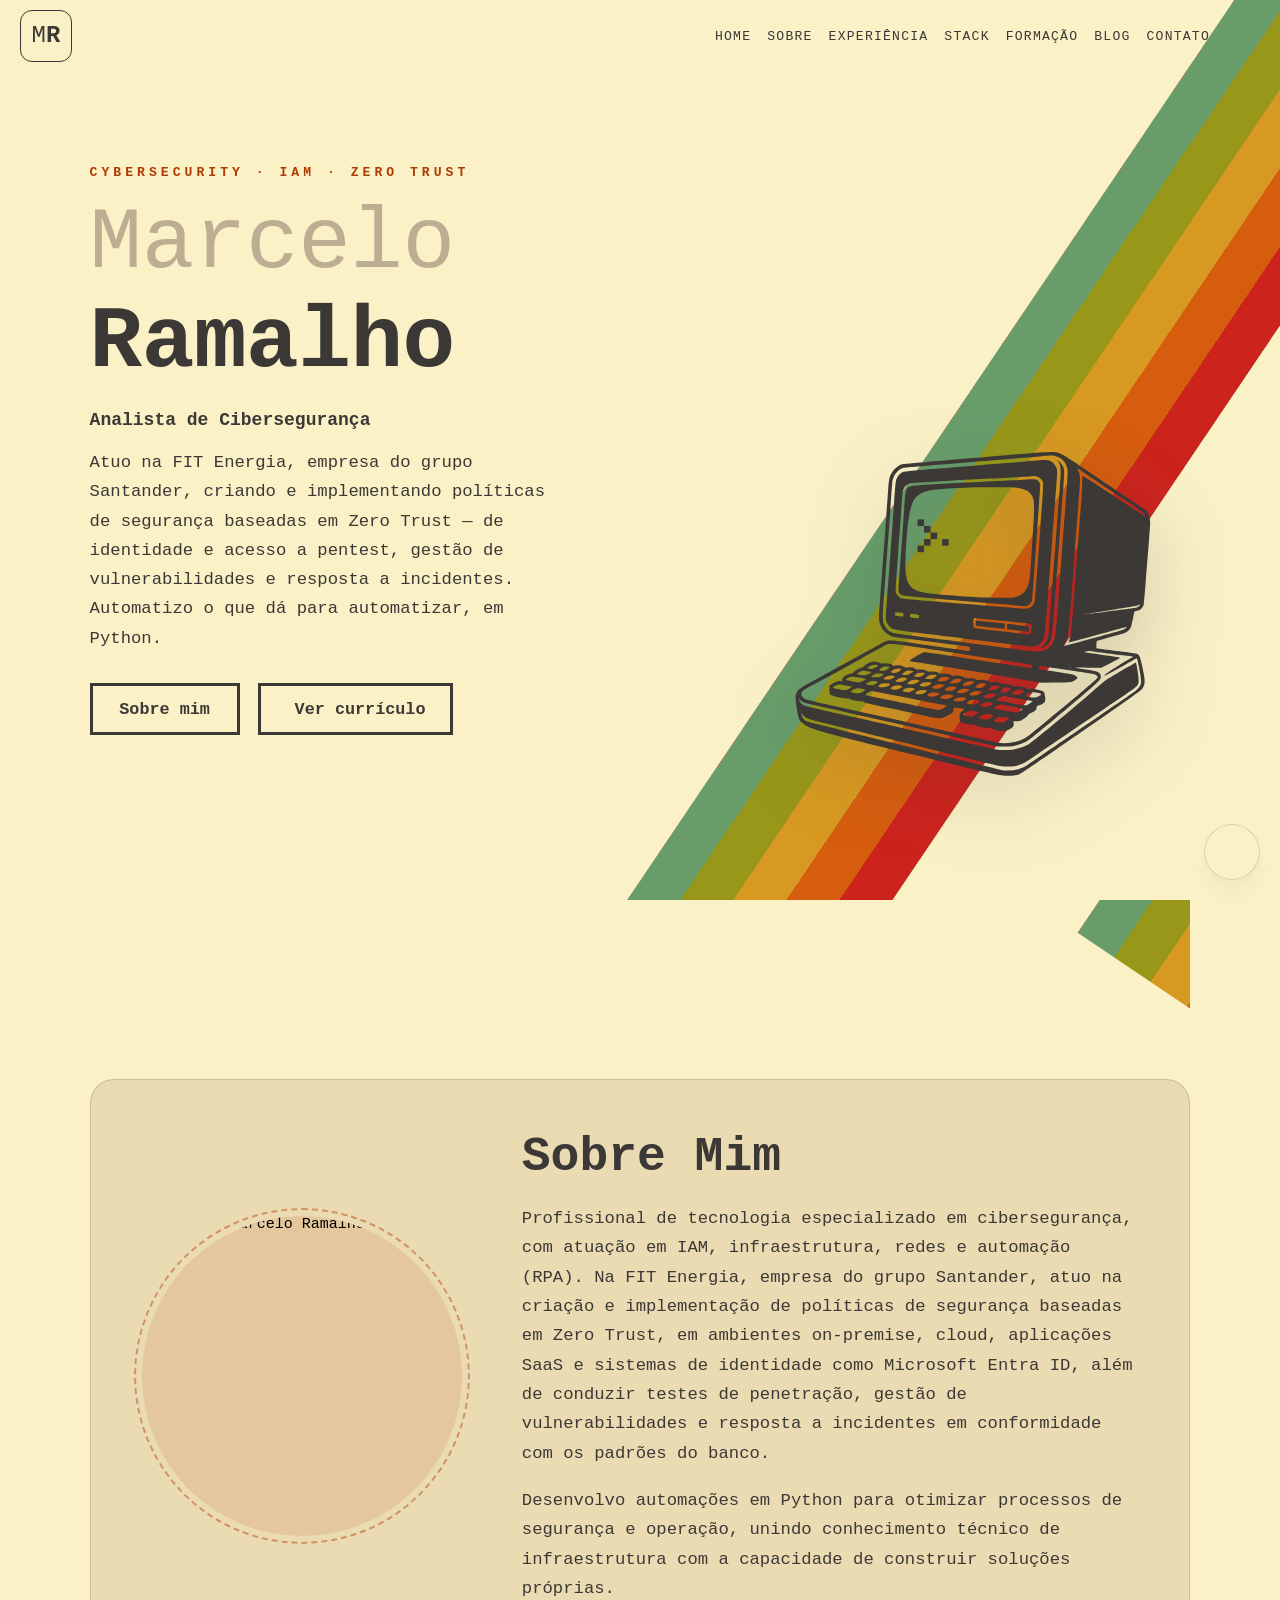
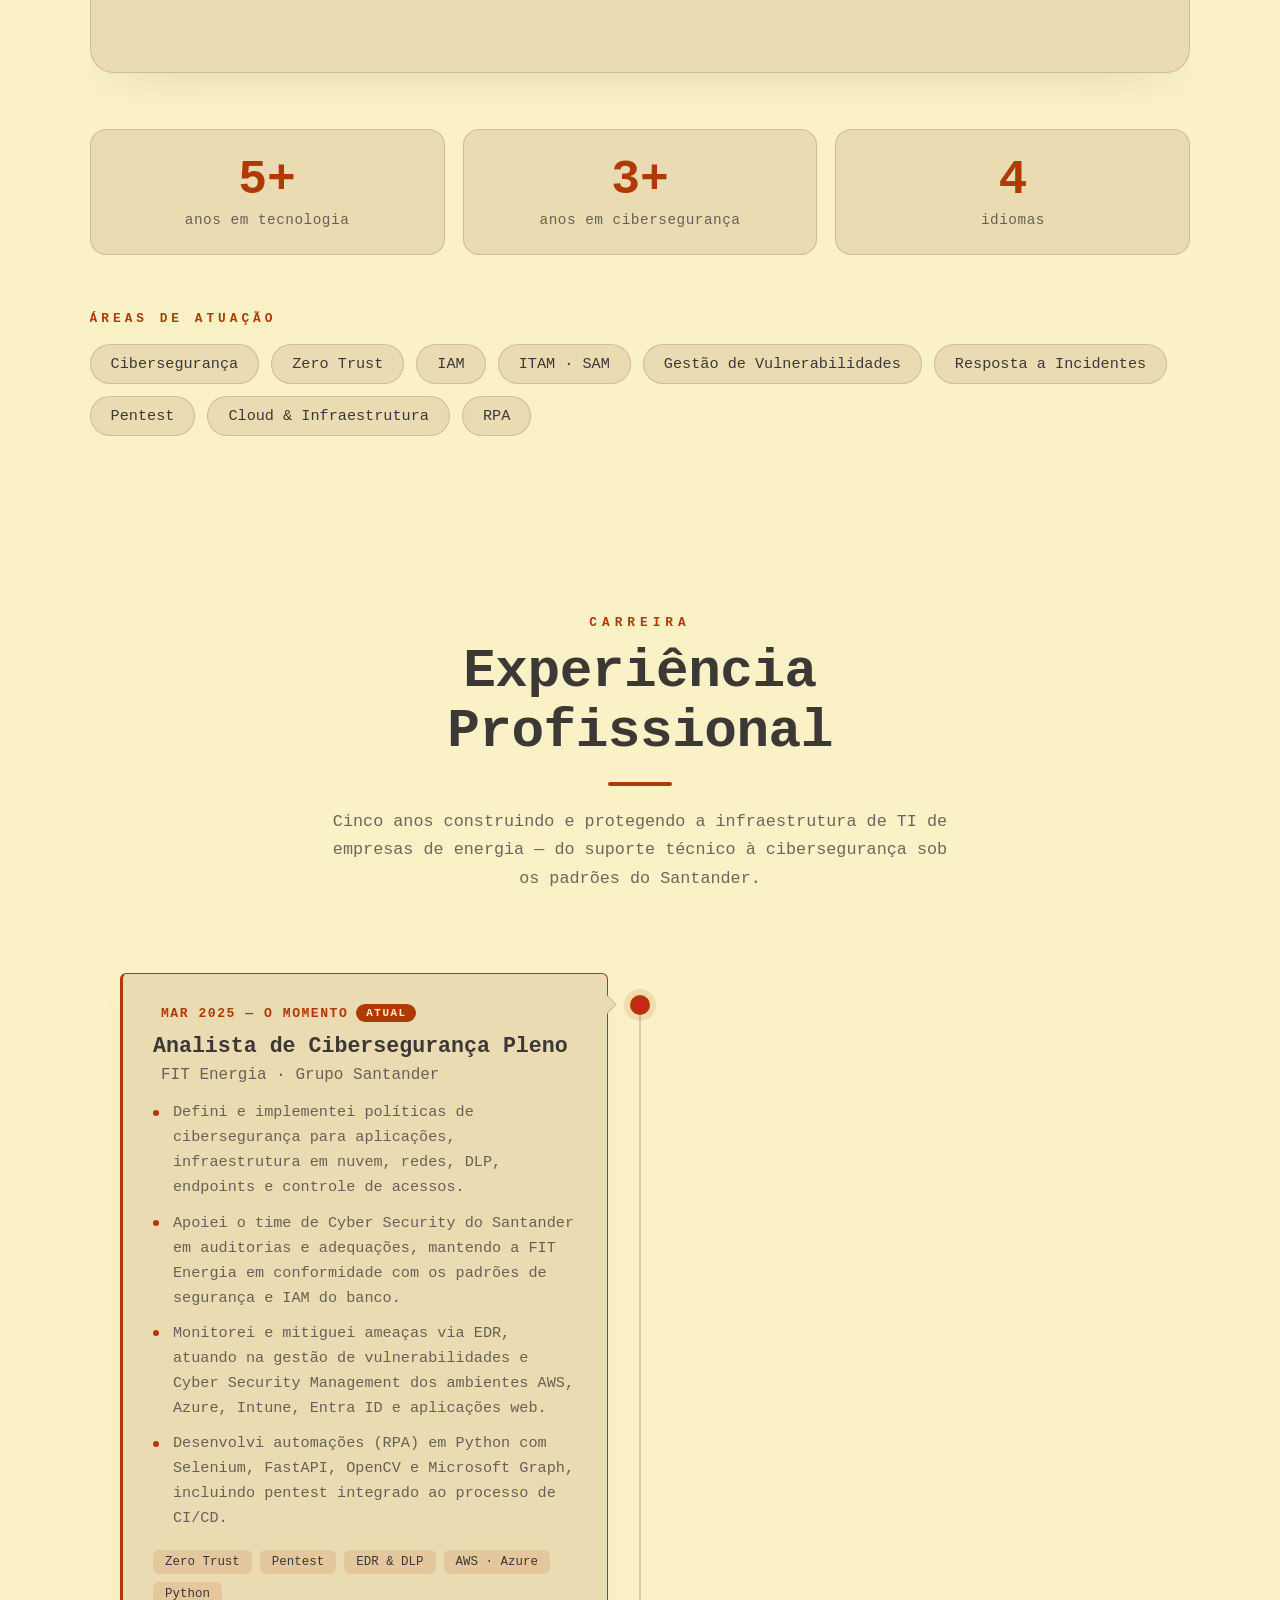
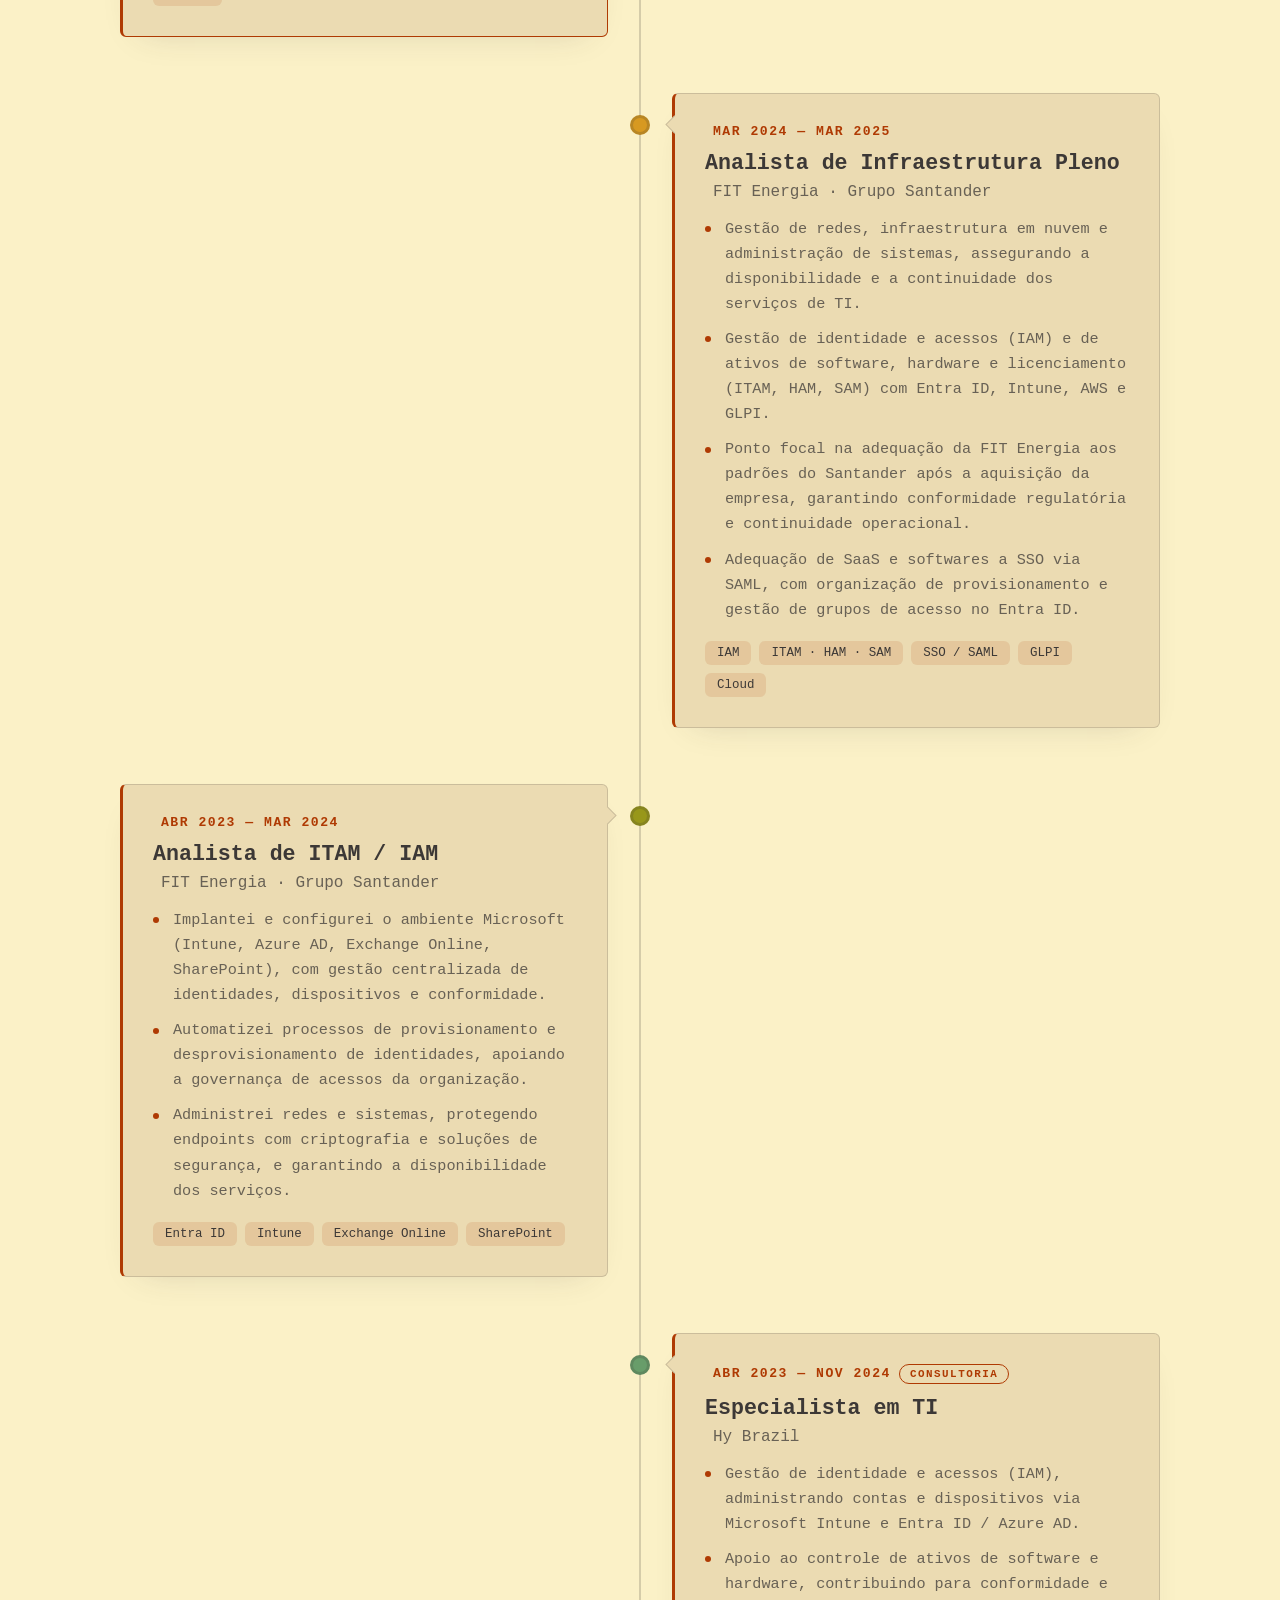
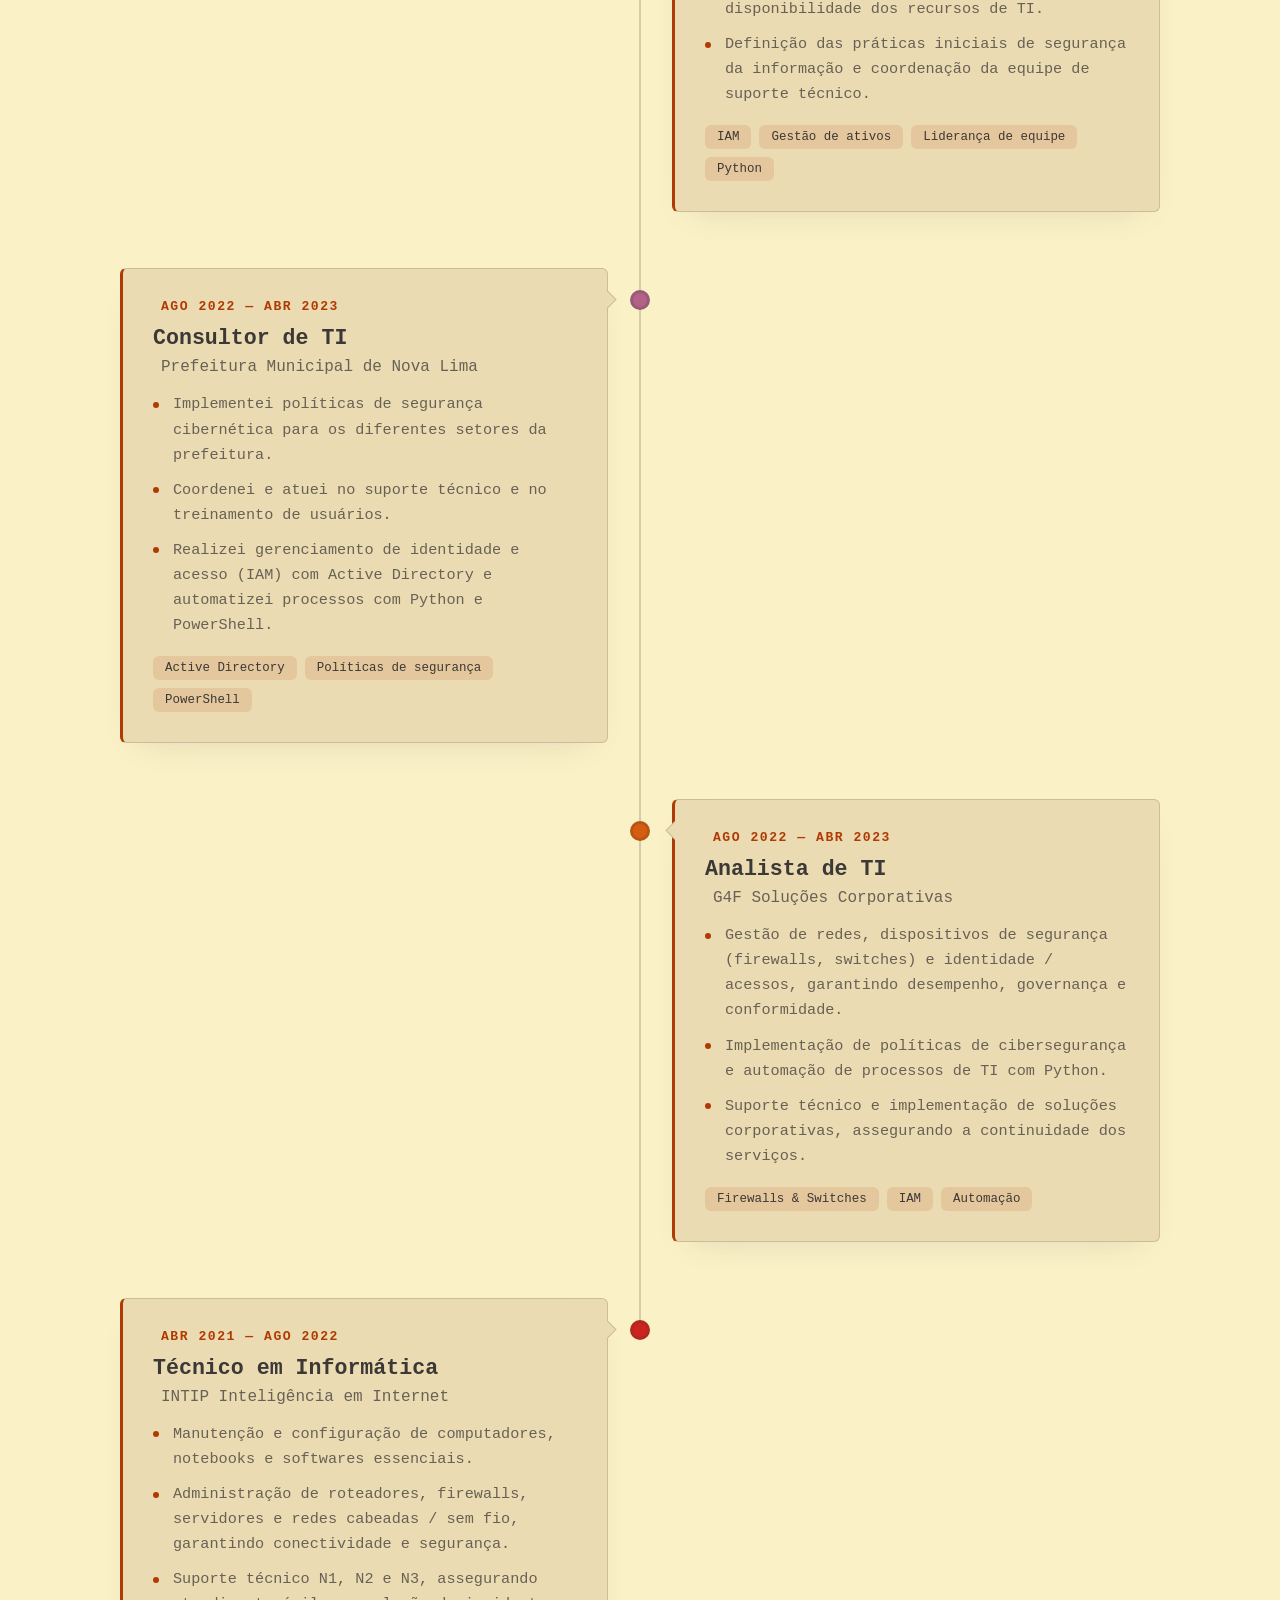
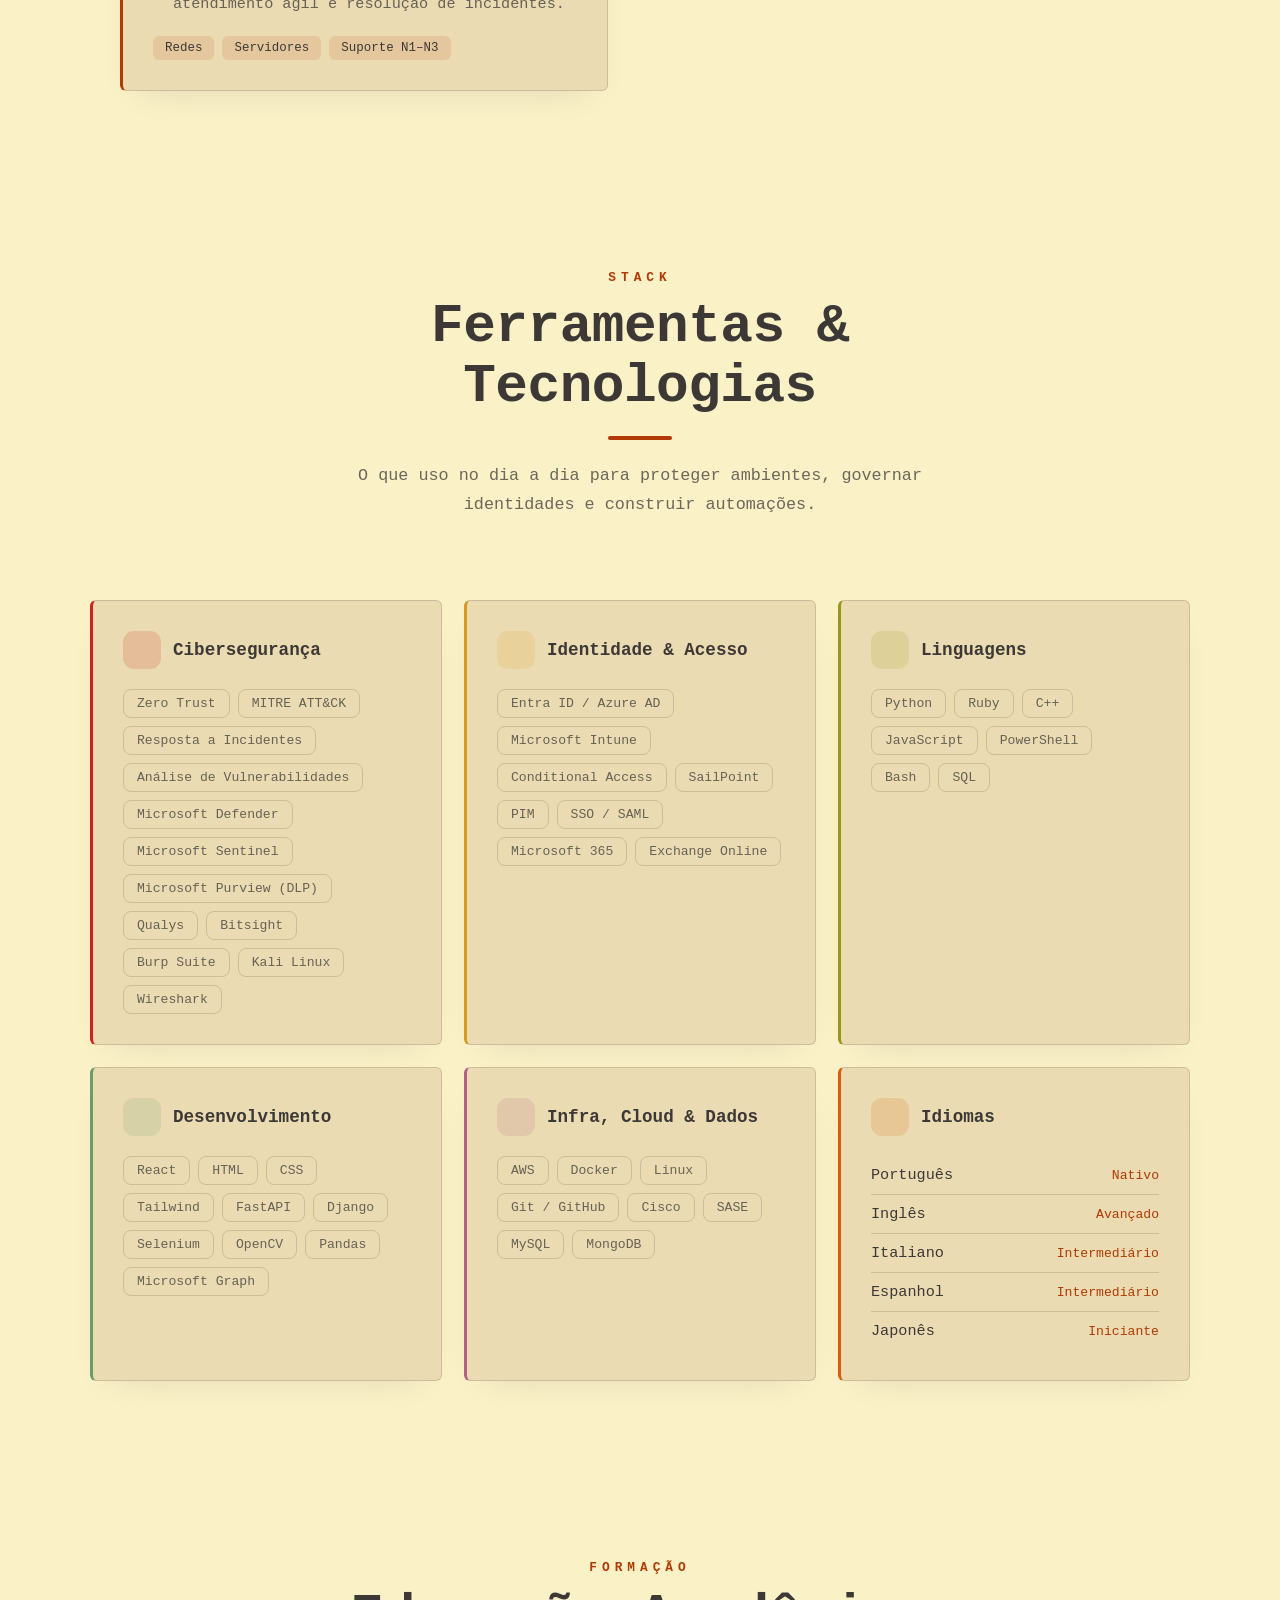
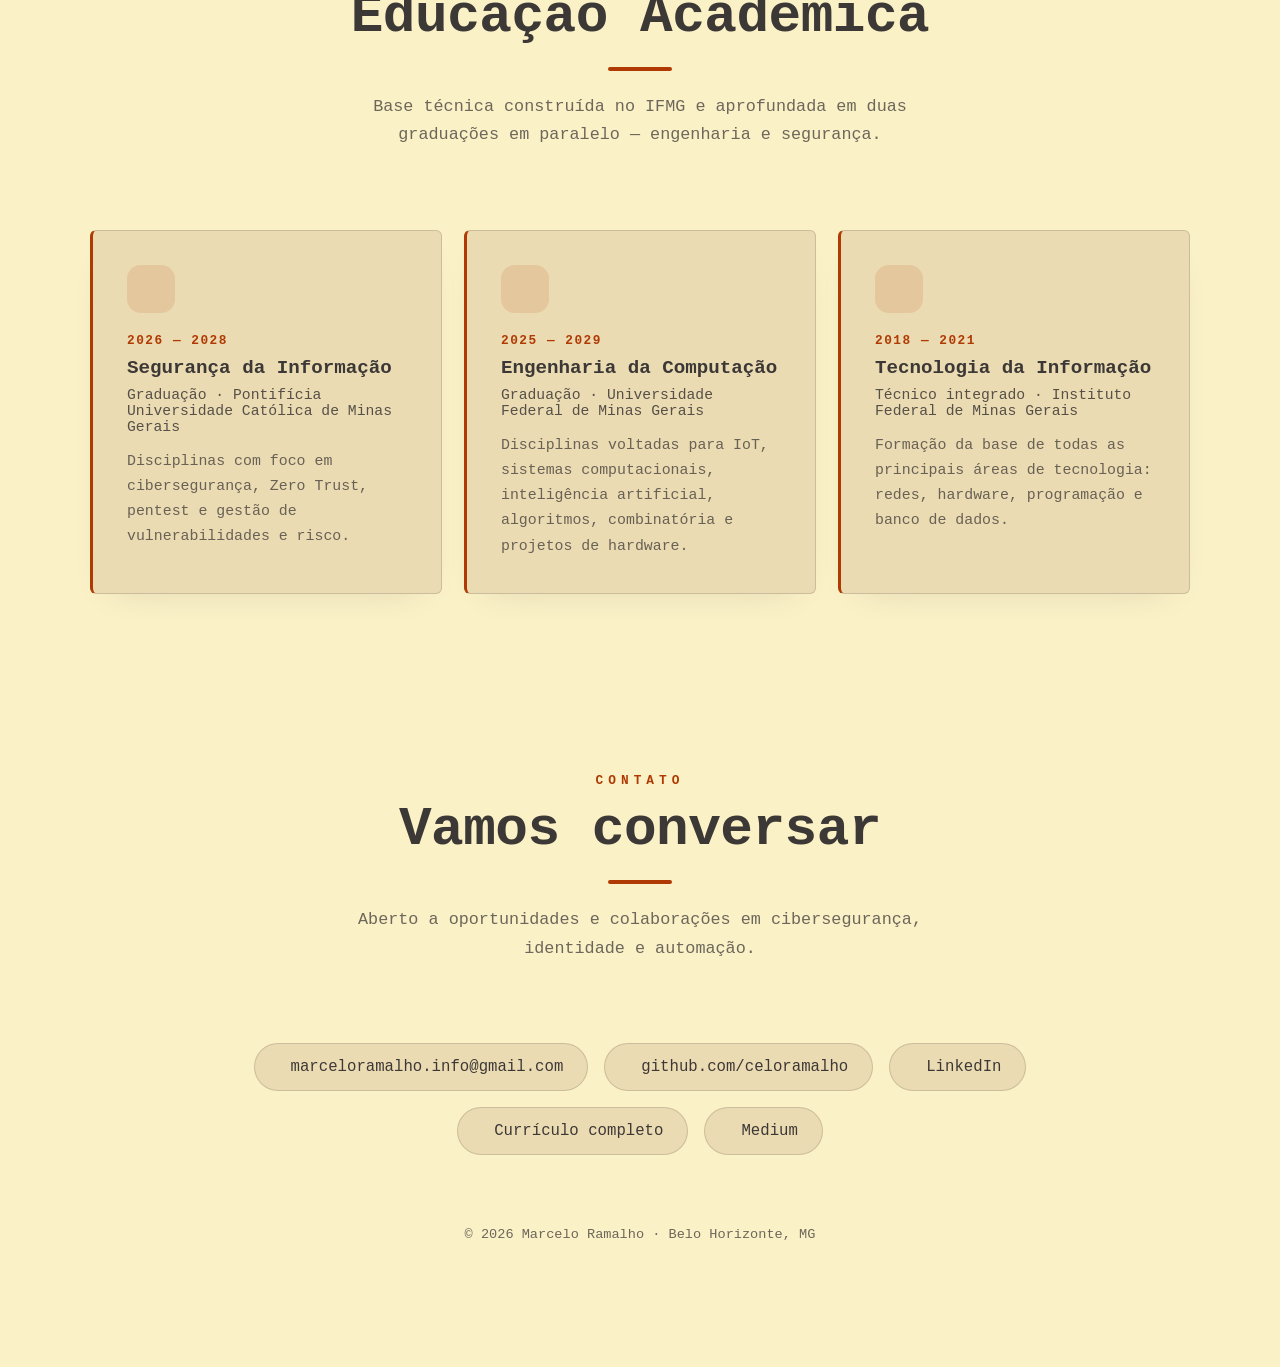
==== index.html @ da25394e "Changing pc and listras" ====
<!DOCTYPE html>
<html lang="pt-BR">

<head>
	<meta charset="utf-8">
	<meta name="viewport" content="width=device-width, initial-scale=1">
	<title>Marcelo Ramalho — Analista de Cibersegurança | IAM &amp; Zero Trust</title>
	<meta name="description"
		content="Portfólio de Marcelo Ramalho — Analista de Cibersegurança na FIT Energia (Grupo Santander). Zero Trust, IAM, gestão de vulnerabilidades, pentest e automação em Python.">
	<meta name="author" content="Marcelo Ramalho">

	<meta property="og:type" content="website">
	<meta property="og:title" content="Marcelo Ramalho — Analista de Cibersegurança">
	<meta property="og:description"
		content="Zero Trust, IAM, gestão de vulnerabilidades, pentest e automação em Python.">
	<meta property="og:image" content="img/profile-picture.png">

	<link rel="stylesheet" href="css/style.css">
	<link rel="stylesheet" href="css/style-themes.css">
	<link rel="stylesheet" href="css/style-animation.css">
	<link rel="stylesheet" href="css/style-responsive.css">
	<link rel="preconnect" href="https://fonts.googleapis.com">
	<link rel="preconnect" href="https://fonts.gstatic.com" crossorigin>
	<link
		href="https://fonts.googleapis.com/css2?family=Roboto:ital,wght@0,100;0,300;0,400;0,500;0,700;0,900;1,100;1,300;1,400;1,500;1,700;1,900&display=swap"
		rel="stylesheet">
	<script src="https://kit.fontawesome.com/df085564fc.js" crossorigin="anonymous" defer></script>

	<!-- habilita as animações de scroll só quando há JS, evitando conteúdo invisível -->
	<script>
		if ('IntersectionObserver' in window) document.documentElement.classList.add('reveal-enabled');
		// aplica o tema salvo antes da primeira pintura, para não piscar
		try {
			var temaSalvo = localStorage.getItem('siteTheme');
			var temasValidos = ['space', 'hiking', 'fantasy', 'renaissance', 'journal', 'minimalist', 'gruvbox'];
			document.documentElement.dataset.siteTheme =
				temasValidos.indexOf(temaSalvo) > -1 ? temaSalvo : 'gruvbox';
		} catch (e) {
			document.documentElement.dataset.siteTheme = 'gruvbox';
		}
	</script>
</head>

<body class="body">
	<div class="body-2">

		<!-- =================== Header =================== -->
		<header>
			<nav class="navbar" aria-label="Navegação principal">
				<button class="burger" type="button" aria-label="Abrir menu" aria-expanded="false"
					aria-controls="primary-menu">
					<span class="line1"></span>
					<span class="line2"></span>
					<span class="line3"></span>
				</button>

				<div class="navbar--site-logo">
					<a class="navbar--site-logo--link" href="#section-home" aria-label="Marcelo Ramalho — início">
						<span class="logo-light">M</span><span class="logo-bold">R</span>
					</a>
				</div>

				<ul class="navbar--links" id="primary-menu">
					<li class="navbar--links-item"><a class="js-scroll-trigger" href="#section-home">HOME</a></li>
					<li class="navbar--links-item"><a class="js-scroll-trigger" href="#section-about-me">SOBRE</a></li>
					<li class="navbar--links-item"><a class="js-scroll-trigger" href="#section-jobxp">EXPERIÊNCIA</a></li>
					<li class="navbar--links-item"><a class="js-scroll-trigger" href="#section-stack">STACK</a></li>
					<li class="navbar--links-item"><a class="js-scroll-trigger" href="#section-education">FORMAÇÃO</a></li>
					<li class="navbar--links-item"><a href="blog/index.html">BLOG</a></li>
					<li class="navbar--links-item"><a class="js-scroll-trigger" href="#section-contact">CONTATO</a></li>
				</ul>

				<div class="icons-navbar">
					<a class="clickable--icons" href="https://github.com/celoramalho" target="_blank" rel="noopener"
						aria-label="GitHub"><i class="fab fa-github" aria-hidden="true"></i></a>
					<a class="clickable--icons" href="https://www.linkedin.com/in/marcelo-ramalho-de-rodrigues-7240381b9"
						target="_blank" rel="noopener" aria-label="LinkedIn"><i class="fab fa-linkedin"
							aria-hidden="true"></i></a>
					<input type="checkbox" id="colortheme-checkbox">
					<label for="colortheme-checkbox" class="fa-solid fa-circle-half-stroke clickable--icons"
						title="Alternar tema claro/escuro"><span class="sr-only">Alternar tema</span></label>
				</div>
			</nav>
		</header>

		<!-- Seletor de cenário do site -->
		<div class="theme--buttom" id="theme-switcher">
			<ul class="theme-cloud" id="theme-cloud" aria-label="Cenários disponíveis">
				<li>
					<button type="button" class="theme-cloud--option" data-theme="fantasy" aria-pressed="false">
						<span class="theme-cloud--label">Fantasy</span>
						<span class="theme-cloud--icon"><i class="fa-solid fa-dragon" aria-hidden="true"></i></span>
						<span class="sr-only">Tema Fantasy</span>
					</button>
				</li>
				<li>
					<button type="button" class="theme-cloud--option" data-theme="gruvbox" aria-pressed="true">
						<span class="theme-cloud--label">Gruvbox</span>
						<span class="theme-cloud--icon"><i class="fa-solid fa-terminal" aria-hidden="true"></i></span>
						<span class="sr-only">Tema Gruvbox</span>
					</button>
				</li>
				<li>
					<button type="button" class="theme-cloud--option" data-theme="hiking" aria-pressed="false">
						<span class="theme-cloud--label">Hiking</span>
						<span class="theme-cloud--icon"><i class="fa-solid fa-mountain-sun" aria-hidden="true"></i></span>
						<span class="sr-only">Tema Hiking</span>
					</button>
				</li>
				<li>
					<button type="button" class="theme-cloud--option" data-theme="journal" aria-pressed="false">
						<span class="theme-cloud--label">Journal</span>
						<span class="theme-cloud--icon"><i class="fa-solid fa-feather-pointed"
								aria-hidden="true"></i></span>
						<span class="sr-only">Tema Journal</span>
					</button>
				</li>
				<li>
					<button type="button" class="theme-cloud--option" data-theme="minimalist" aria-pressed="false">
						<span class="theme-cloud--label">Minimalist</span>
						<span class="theme-cloud--icon"><i class="fa-regular fa-circle" aria-hidden="true"></i></span>
						<span class="sr-only">Tema Minimalist</span>
					</button>
				</li>
				<li>
					<button type="button" class="theme-cloud--option" data-theme="renaissance" aria-pressed="false">
						<span class="theme-cloud--label">Renaissance</span>
						<span class="theme-cloud--icon"><i class="fa-solid fa-palette" aria-hidden="true"></i></span>
						<span class="sr-only">Tema Renaissance</span>
					</button>
				</li>
				<li>
					<button type="button" class="theme-cloud--option" data-theme="space" aria-pressed="false">
						<span class="theme-cloud--label">Space</span>
						<span class="theme-cloud--icon"><i class="fa-solid fa-rocket" aria-hidden="true"></i></span>
						<span class="sr-only">Tema Space</span>
					</button>
				</li>
			</ul>

			<button type="button" class="theme--buttom-toggle" id="theme-toggle" aria-expanded="false"
				aria-controls="theme-cloud" title="Escolher cenário do site">
				<i class="fa-solid fa-wand-magic-sparkles" aria-hidden="true"></i>
				<span class="sr-only">Escolher cenário do site</span>
			</button>
		</div>

		<main>
			<!-- =================== Home =================== -->
			<section id="section-home">
				<div class="home--container-text">
					<div class="text-block-home">

						<p class="home--eyebrow">Cybersecurity · IAM · Zero Trust</p>

						<div class="home--title">
							<h2>Marcelo</h2>
							<h1>Ramalho</h1>
						</div>

						<div class="text-block-home-padding">
							<div class="biografia-home">
								<p class="text-quemsoueu">Analista de Cibersegurança</p>
								<p class="text-biografia fonte-padrao-p">Atuo na FIT Energia, empresa do grupo Santander,
									criando e implementando políticas de segurança baseadas em Zero Trust — de identidade e
									acesso a pentest, gestão de vulnerabilidades e resposta a incidentes. Automatizo o que dá
									para automatizar, em Python.</p>
							</div>

							<div class="home--cta">
								<div class="saiba-mais-buttom">
									<a class="js-scroll-trigger" href="#section-about-me">
										<p>Sobre mim</p>
									</a>
								</div>
								<a class="home--cta-ghost" href="curriculumvitae/index.html">
									<i class="fa-regular fa-file-lines" aria-hidden="true"></i> Ver currículo
								</a>
							</div>
						</div>
					</div>
				</div>

				<!-- ===== Cenário: Space ===== -->
				<div class="arte-home arte-tema arte-tema_space space" aria-hidden="true">
					<div class="blob-2"></div>
					<svg class="blob-3" viewBox="0 0 480 480" xmlns="http://www.w3.org/2000/svg" focusable="false">
						<path fill="currentColor" fill-opacity="0.5"
							d="M402,275.5Q388,311,359.5,333Q331,355,300.5,362.5Q270,370,234.5,396Q199,422,155,412Q111,402,69,372.5Q27,343,71,291.5Q115,240,132,218Q149,196,151.5,164Q154,132,177.5,100.5Q201,69,240,68.5Q279,68,300.5,102.5Q322,137,381,140.5Q440,144,428,192Q416,240,402,275.5Z" />
					</svg>
					<div class="spacecadet">
						<img class="floating-element" src="img/atronauta.png" alt="" width="480" height="480">
					</div>
				</div>

				<!-- ===== Cenário: Hiking ===== -->
				<!-- O céu é o fundo do próprio container (branco), e as montanhas ficam
				     ancoradas no rodapé do herói. A camada da frente usa a mesma cor que
				     pinta o resto da página, então a virada acontece sem emenda visível.
				     data-parallax = quanto a camada "atrasa" ao rolar (js/script.js). -->
				<div class="arte-tema arte-tema_hiking" aria-hidden="true">
					<!-- sem preserveAspectRatio="none": o cenário mantém a proporção do
					     viewBox (a largura manda, a altura vem da proporção), então nada
					     estica nem achata. A luz vem da esquerda, por isso as faces
					     sombreadas ficam sempre no lado direito de cada pico. -->
					<svg viewBox="0 0 1440 620" xmlns="http://www.w3.org/2000/svg" focusable="false">
						<defs>
							<!-- pinheiros pixelados, em três tamanhos fixos na grade de 4u. São
							     três sprites e não um com scale: escalar mudaria o tamanho do
							     pixel de árvore para árvore. -->
							<path id="pinheiro-g"
								d="M0 -56h4v4h-4zM-4 -52h12v4h-12zM-8 -48h20v4h-20zM-12 -44h28v4h-28zM-4 -40h12v4h-12zM-8 -36h20v4h-20zM-12 -32h28v4h-28zM-16 -28h36v4h-36zM-8 -24h20v4h-20zM-12 -20h28v4h-28zM-16 -16h36v4h-36zM-20 -12h44v4h-44zM0 -8h4v4h-4zM0 -4h4v4h-4z" />
							<path id="pinheiro-m"
								d="M0 -32h4v4h-4zM-4 -28h12v4h-12zM-8 -24h20v4h-20zM-4 -20h12v4h-12zM-8 -16h20v4h-20zM-12 -12h28v4h-28zM0 -8h4v4h-4zM0 -4h4v4h-4z" />
							<path id="pinheiro-p"
								d="M0 -24h4v4h-4zM-4 -20h12v4h-12zM-4 -16h12v4h-12zM-8 -12h20v4h-20zM0 -8h4v4h-4zM0 -4h4v4h-4z" />
							<path id="passaro" d="M-13 0 q6.5 -7 13 0 q6.5 -7 13 0" />
						</defs>

						<g class="arte-passaros" data-parallax="0.36">
							<use href="#passaro" transform="translate(658 154) scale(0.9)" />
							<use href="#passaro" transform="translate(716 118)" />
							<use href="#passaro" transform="translate(764 172) scale(0.7)" />
						</g>

					<!-- o <g> de dentro existe só para o celular poder reposicionar o astro
					     sem brigar com o transform do parallax nem com o do flutuar -->
						<g class="arte-sol" data-parallax="0.3">
							<g class="arte-sol-pos">
								<!-- Sol e lua ocupam o mesmo lugar e o mesmo quadrado de 140: o sol
								     de dia, a lua de noite. Quem manda é a cor — cada peça puxa o
								     fill de uma variável que fica transparente no tema em que ela não
								     aparece (ver as duas paletas em css/style-themes.css). Nada de
								     display/opacity, só fill.

								     Os dois são pixel art de verdade, na mesma grade de 20x20 de 7
								     unidades. Cada <path> junta os quadradinhos de um tom só (num
								     único path eles se fundem sem costura de antialiasing).

								     Sol — 1 claro, 2 médio, 3 laranja; a luz vem de cima-esquerda, o
								     mesmo lado que decide as faces sombreadas das montanhas:

								       .......111122.......    11111111111122222333
								       .....1111112222.....    11111111111222223333
								       ...11111111122222...    11111111112222223333
								       ..1111111111222223..    22111111122222223333
								       ..1111111111122223..    22221112222222233333
								       .111111111111222233.    .222222222222233333.
								       .111111111111222233.    .222222222222333333.
								       11111111111122222333   (e fecha em 3 nas últimas linhas)

								     Lua — S = sombra do terminador, o = cratera:

								       .......SS####.......    ..........SS#####...
								       .........SS####.....    ...........SS##o##..
								       ..........SS#####...    ............SS####..
								       ...........SS##o##..    .............SS#o##.
								       ............SS####..    .............SSooo#.
								       .............SS#o##.    .............SS#o###
								       .............SSooo#.    ..............SS####
								       .............SS#o###   (segue espelhado até a linha 19)

								     Minguante: o lado iluminado fica à direita, como se vê daqui. -->
								<g class="floating-element">
									<path class="arte-sol-corpo"
										d="M899 52h28v7h-28zM885 59h42v7h-42zM871 66h63v7h-63zM864 73h70v7h-70zM864 80h77v7h-77zM857 87h84v7h-84zM857 94h84v7h-84zM850 101h84v7h-84zM850 108h84v7h-84zM850 115h77v7h-77zM850 122h70v7h-70zM864 129h49v7h-49zM878 136h21v7h-21z" />
									<path class="arte-sol-meio"
										d="M927 52h14v7h-14zM927 59h28v7h-28zM934 66h35v7h-35zM934 73h35v7h-35zM941 80h28v7h-28zM941 87h28v7h-28zM941 94h28v7h-28zM934 101h35v7h-35zM934 108h35v7h-35zM927 115h35v7h-35zM920 122h42v7h-42zM850 129h14v7h-14zM913 129h49v7h-49zM850 136h28v7h-28zM899 136h56v7h-56zM857 143h91v7h-91zM857 150h84v7h-84zM864 157h70v7h-70zM864 164h49v7h-49z" />
									<path class="arte-sol-borda"
										d="M969 73h7v7h-7zM969 80h7v7h-7zM969 87h14v7h-14zM969 94h14v7h-14zM969 101h21v7h-21zM969 108h21v7h-21zM962 115h28v7h-28zM962 122h28v7h-28zM962 129h28v7h-28zM955 136h35v7h-35zM948 143h35v7h-35zM941 150h42v7h-42zM934 157h42v7h-42zM913 164h63v7h-63zM871 171h98v7h-98zM885 178h70v7h-70zM899 185h42v7h-42z" />

									<path class="arte-lua-corpo"
										d="M899 52h42v7h-42zM913 59h42v7h-42zM920 66h49v7h-49zM927 73h49v7h-49zM934 80h42v7h-42zM941 87h42v7h-42zM941 94h42v7h-42zM941 101h49v7h-49zM948 108h42v7h-42zM948 115h42v7h-42zM948 122h42v7h-42zM948 129h42v7h-42zM941 136h49v7h-49zM941 143h42v7h-42zM941 150h42v7h-42zM934 157h42v7h-42zM927 164h49v7h-49zM920 171h49v7h-49zM913 178h42v7h-42zM899 185h42v7h-42z" />
									<path class="arte-lua-sombra"
										d="M899 52h14v7h-14zM913 59h14v7h-14zM920 66h14v7h-14zM927 73h14v7h-14zM934 80h14v7h-14zM941 87h14v7h-14zM941 94h14v7h-14zM941 101h14v7h-14zM948 108h14v7h-14zM948 115h14v7h-14zM948 122h14v7h-14zM948 129h14v7h-14zM941 136h14v7h-14zM941 143h14v7h-14zM941 150h14v7h-14zM934 157h14v7h-14zM927 164h14v7h-14zM920 171h14v7h-14zM913 178h14v7h-14zM899 185h14v7h-14z" />
									<path class="arte-lua-cratera"
										d="M955 73h7v7h-7zM962 87h7v7h-7zM955 94h21v7h-21zM962 101h7v7h-7zM969 122h14v7h-14zM969 129h7v7h-7zM969 136h7v7h-7zM962 150h7v7h-7zM955 164h7v7h-7zM941 171h7v7h-7z" />
								</g>
							</g>
						</g>

						<!-- estrelas: mesmos quadradinhos da lua, só aparecem no tema escuro -->
						<path class="arte-estrelas" data-parallax="0.34"
							d="M686 42h7v7h-7zM798 28h7v7h-7zM1050 35h14v14h-14zM1120 91h7v7h-7zM1015 140h7v7h-7zM1176 21h7v7h-7zM1246 63h14v14h-14zM1330 28h7v7h-7zM1400 105h7v7h-7zM924 224h7v7h-7zM868 245h7v7h-7zM1078 210h7v7h-7zM1358 154h7v7h-7zM700 245h7v7h-7z" />

						<g class="arte-camada arte-camada_horizonte" data-parallax="0.26">
							<path
								d="M240 [base64]" />
						</g>

						<g class="arte-camada arte-camada_longe" data-parallax="0.2">
							<path d="M480 [base64]" />
							<path class="arte-sombra arte-sombra_longe" d="M696 268h8v32h-8zM704 268h8v96h-8zM712 276h8v160h-8zM720 292h8v208h-8zM728 300h8v264h-8zM736 308h8v312h-8zM744 316h8v304h-8zM752 324h8v296h-8zM760 332h8v288h-8zM768 348h8v272h-8zM776 356h8v264h-8zM784 364h8v256h-8zM792 372h8v248h-8zM800 380h8v240h-8zM808 388h8v232h-8zM816 404h8v216h-8zM824 412h8v208h-8z" />
							<!-- as calotas ficam recuadas das arestas: encostando nelas, sobrava
							     um fio da montanha entre a neve e o céu -->
							<path class="arte-neve" d="M696 268h8v8h-8zM696 276h8v8h-8zM688 284h24v8h-24zM696 292h8v8h-8z" />
							<path class="arte-neve" d="M936 332h8v8h-8zM936 340h8v8h-8z" />
						</g>

						<!-- a montanha grande do canto direito: cume alto, neve recortada e a
						     face inteira do lado direito na sombra -->
						<g class="arte-camada arte-camada_meio" data-parallax="0.14">
							<path d="M696 [base64]" />
							<path class="arte-sombra arte-sombra_meio" d="M1264 76h8v88h-8zM1272 84h8v272h-8zM1280 92h8v464h-8zM1288 108h8v512h-8zM1296 116h8v504h-8zM1304 132h8v488h-8zM1312 140h8v480h-8zM1320 156h8v464h-8zM1328 164h8v456h-8zM1336 180h8v440h-8zM1344 188h8v432h-8zM1352 204h8v416h-8zM1360 212h8v408h-8zM1368 228h8v392h-8zM1376 236h8v384h-8zM1384 252h8v368h-8zM1392 268h8v352h-8zM1400 276h8v344h-8zM1408 292h8v328h-8zM1416 300h8v320h-8zM1424 316h8v304h-8zM1432 324h8v296h-8z" />
							<path class="arte-neve"
								d="M1264 76h8v8h-8zM1264 84h8v8h-8zM1256 92h16v8h-16zM1256 100h24v8h-24zM1256 108h24v8h-24zM1248 116h40v8h-40zM1248 124h40v8h-40zM1240 132h56v8h-56zM1240 140h56v8h-56zM1240 148h48v8h-48zM1240 156h8v8h-8zM1256 156h16v8h-16zM1280 156h8v8h-8zM1256 164h8v8h-8z" />
							<!-- neve acumulada no ombro que sobe até o cume -->
							<path class="arte-neve"
								d="M1112 300h16v8h-16zM1104 308h24v8h-24z" />
						</g>

						<g class="arte-camada arte-camada_perto" data-parallax="0.06">
							<path
								d="M0 [base64]" />
							<path class="arte-sombra arte-sombra_perto" d="M400 500h8v32h-8zM408 500h8v64h-8zM416 508h8v80h-8zM424 508h16v112h-16zM440 516h16v104h-16zM456 524h16v96h-16zM472 532h16v88h-16zM488 540h16v80h-16zM504 548h16v72h-16zM520 556h16v64h-16zM536 564h16v56h-16zM552 572h8v48h-8z" />
							<path class="arte-sombra arte-sombra_perto" d="M1008 508h8v24h-8zM1016 508h8v56h-8zM1024 516h8v80h-8zM1032 516h16v104h-16zM1048 524h16v96h-16zM1064 532h24v88h-24zM1088 540h16v80h-16zM1104 548h24v72h-24zM1128 556h16v64h-16zM1144 564h16v56h-16z" />
							<g class="arte-pinheiros arte-pinheiros_perto">
								<use href="#pinheiro-p" transform="translate(330 549)" />
								<use href="#pinheiro-p" transform="translate(640 551)" />
								<use href="#pinheiro-p" transform="translate(1080 543)" />
								<use href="#pinheiro-p" transform="translate(1370 547)" />
							</g>
						</g>

						<!-- camada da frente: sem parallax, para a emenda com a página
						     seguir colada no fim da primeira tela -->
						<g class="arte-camada arte-camada_frente">
							<!-- passa de propósito da borda do viewBox (o svg recorta): assim a
							     emenda com a página não fica com 1px de antialiasing -->
							<path
								d="M-24 [base64]" />
							<g class="arte-pinheiros">
								<!-- o trecho da esquerda abriu espaço para a cabana; sobrou o pinheiro
								     de 205 fazendo o bosquete ao lado dela -->
								<use href="#pinheiro-m" transform="translate(205 569)" />
								<use href="#pinheiro-g" transform="translate(310 572)" />
								<use href="#pinheiro-m" transform="translate(390 579)" />
								<use href="#pinheiro-p" transform="translate(720 608)" />
								<use href="#pinheiro-m" transform="translate(840 600)" />
								<use href="#pinheiro-g" transform="translate(1081 564)" />
								<!-- os dois pinheiros que ficavam aqui saíram para a barraca caber -->
								<use href="#pinheiro-g" transform="translate(1331 568)" />
								<use href="#pinheiro-m" transform="translate(1408 579)" />
							</g>

							<!-- =========================== Acampamento ===========================
							     Pixel art na mesma linguagem do sol e da lua, em grade de 4
							     unidades por pixel (metade da grade deles — os astros são grandes e
							     distantes, estes são miúdos e precisam de detalhe). Ficam dentro da
							     camada da frente, sem parallax, para não desgrudarem do morro.

							     Aqui as cores são literais, e não variáveis: ao contrário do sol e da
							     lua, estes elementos são os mesmos de dia e de noite. Cada <path>
							     junta os quadradinhos de uma cor só, então dentro dele não aparece
							     costura de antialiasing. O mapa ASCII de cada sprite está no
							     comentário acima dele — é por ali que se edita o desenho. -->
							<g class="arte-acampamento">

								<!-- Cabana de três quartos, com o canto virado para quem olha (como
								     na referência): a face da frente leva a porta, a lateral recua
								     para a direita com a janela, e as pontas de tora alternam de tom
								     fiada a fiada, marcando os três cantos. 28x26 px de 4u, base 578.

								     .....................ss.....
								     ....................ss......
								     ...................ss.......
								     ...................cc.......
								     ...................cc.......
								     ...................cc.......
								     ................AABcc.......
								     ..............AAAABcc.......
								     ............AAAAAABccB......
								     ..........AAAAAAAABBBBBB....
								     ........AAAAAAAAAABBBBBBB...
								     .....AAAAAAAAAAAAABBBBBBBB..
								     ..AAAAAAAAAAAAAAAABBBBBBBBB.
								     AAAAAAAAAAAAAAAAAABBBBBBBBBB
								     ..ttWWWWWWWWWWWttXXXXXXXXT..
								     ..uuwwwwwwwwwwwuuxxxxxxxxv..
								     ..ttWWWWWWWWWWWttXXXXXXXXT..
								     ..uuwwwwwwwwwwwuuxxddddxxv..
								     ..ttWWWWWWWWWWWttXXdyydXXT..
								     ..uuwwwddddwwwwuuxxdyydxxv..
								     ..ttWWWddddWWWWttXXddddXXT..
								     ..uuwwwddddwwwwuuxxxxxxxxv..
								     ..ttWWWddddWWWWttXXXXXXXXT..
								     ..uuwwwddddwwwwuuxxxxxxxxv..
								     ..ttWWWddddWWWWttXXXXXXXXT..
								     ..uuwwwddddwwwwuuxxxxxxxxv..

								     A/B águas do telhado (iluminada / na sombra), c chaminé, s fumaça,
								     t/u ponta de tora, T/v idem na lateral em sombra, W/w fiada da
								     frente, X/x fiada da lateral, d porta e caixilho, y vidro -->
								<path fill="#5a3739"
									d="M108 498h8v4h-8zM100 502h16v4h-16zM92 506h24v4h-24zM84 510h32v4h-32zM76 514h40v4h-40zM64 518h52v4h-52zM52 522h64v4h-64zM44 526h72v4h-72z" />
								<path fill="#452b2d"
									d="M116 498h4v4h-4zM116 502h4v4h-4zM116 506h4v4h-4zM128 506h4v4h-4zM116 510h24v4h-24zM116 514h28v4h-28zM116 518h32v4h-32zM116 522h36v4h-36zM116 526h40v4h-40z" />
								<path fill="#59504a"
									d="M120 486h8v4h-8zM120 490h8v4h-8zM120 494h8v4h-8zM120 498h8v4h-8zM120 502h8v4h-8zM120 506h8v4h-8z" />
								<path fill="#b9c6bd"
									d="M128 474h8v4h-8zM124 478h8v4h-8zM120 482h8v4h-8z" />
								<path fill="#c9946a"
									d="M52 530h8v4h-8zM104 530h8v4h-8zM52 538h8v4h-8zM104 538h8v4h-8zM52 546h8v4h-8zM104 546h8v4h-8zM52 554h8v4h-8zM104 554h8v4h-8zM52 562h8v4h-8zM104 562h8v4h-8zM52 570h8v4h-8zM104 570h8v4h-8z" />
								<path fill="#ad7a52"
									d="M52 534h8v4h-8zM104 534h8v4h-8zM52 542h8v4h-8zM104 542h8v4h-8zM52 550h8v4h-8zM104 550h8v4h-8zM52 558h8v4h-8zM104 558h8v4h-8zM52 566h8v4h-8zM104 566h8v4h-8zM52 574h8v4h-8zM104 574h8v4h-8z" />
								<path fill="#9a6b47"
									d="M144 530h4v4h-4zM144 538h4v4h-4zM144 546h4v4h-4zM144 554h4v4h-4zM144 562h4v4h-4zM144 570h4v4h-4z" />
								<path fill="#82573a"
									d="M144 534h4v4h-4zM144 542h4v4h-4zM144 550h4v4h-4zM144 558h4v4h-4zM144 566h4v4h-4zM144 574h4v4h-4z" />
								<path fill="#c08a5e"
									d="M60 530h44v4h-44zM60 538h44v4h-44zM60 546h44v4h-44zM60 554h12v4h-12zM88 554h16v4h-16zM60 562h12v4h-12zM88 562h16v4h-16zM60 570h12v4h-12zM88 570h16v4h-16z" />
								<path fill="#a9714b"
									d="M60 534h44v4h-44zM60 542h44v4h-44zM60 550h12v4h-12zM88 550h16v4h-16zM60 558h12v4h-12zM88 558h16v4h-16zM60 566h12v4h-12zM88 566h16v4h-16zM60 574h12v4h-12zM88 574h16v4h-16z" />
								<path fill="#96603e"
									d="M112 530h32v4h-32zM112 538h32v4h-32zM112 546h8v4h-8zM136 546h8v4h-8zM112 554h8v4h-8zM136 554h8v4h-8zM112 562h32v4h-32zM112 570h32v4h-32z" />
								<path fill="#7d4e33"
									d="M112 534h32v4h-32zM112 542h8v4h-8zM136 542h8v4h-8zM112 550h8v4h-8zM136 550h8v4h-8zM112 558h32v4h-32zM112 566h32v4h-32zM112 574h32v4h-32z" />
								<path fill="#33231f"
									d="M120 542h16v4h-16zM120 546h4v4h-4zM132 546h4v4h-4zM72 550h16v4h-16zM120 550h4v4h-4zM132 550h4v4h-4zM72 554h16v4h-16zM120 554h16v4h-16zM72 558h16v4h-16zM72 562h16v4h-16zM72 566h16v4h-16zM72 570h16v4h-16zM72 574h16v4h-16z" />
								<!-- vidro: apagado de dia, aceso de noite (var --montanha-janela) -->
								<path class="arte-janela" d="M124 546h8v4h-8zM124 550h8v4h-8z" />

								<!-- ===== só de dia: o hiker caminhando com o cão acordado ==========
								     De noite os dois somem — ele foi dormir na barraca e o cão ficou
								     enrodilhado ao lado da fogueira (o sprite dele à noite está mais
								     abaixo). A visibilidade vem de --montanha-dia, pelo mesmo motivo
								     do sol e da lua: variável, não display. -->
								<g class="arte-acampamento-dia">

									<!-- Cão de perfil, olhando para a esquerda — 9x6 px, base em y=584
									     .oo....O.
									     ooooOOOOO
									     oooaOOOOO
									     ...ooOOOO
									     ...o..o..
									     ...o..o..
									     o pelo claro, O mancha, a coleira -->
									<path fill="#f0ece4"
										d="M942 568h8v4h-8zM938 572h16v4h-16zM938 576h12v4h-12zM950 580h8v4h-8zM950 584h4v4h-4zM962 584h4v4h-4zM950 588h4v4h-4zM962 588h4v4h-4z" />
									<path fill="#8a5a3a"
										d="M966 568h4v4h-4zM954 572h20v4h-20zM954 576h20v4h-20zM958 580h16v4h-16z" />
									<path fill="#4aa3c0" d="M950 576h4v4h-4z" />

									<!-- Hiker de costas, com mochila e cajado — 8x12 px, base em y=576
									     ...hh...
									     ..hhhh.p
									     ..CBBC.p
									     .kCBBCkp
									     .kCBBCkp
									     .kCBBCkp
									     ..SSSSkp
									     ..SSSS.p
									     ..k..k.p
									     ..k..k.p
									     ..k..k.p
									     ..b..b.p
									     h cabelo, C camisa, B mochila, S bermuda, k pele, b bota, p cajado -->
									<path fill="#8a6a3f"
										d="M1016 532h4v4h-4zM1016 536h4v4h-4zM1016 540h4v4h-4zM1016 544h4v4h-4zM1016 548h4v4h-4zM1016 552h4v4h-4zM1016 556h4v4h-4zM1016 560h4v4h-4zM1016 564h4v4h-4zM1016 568h4v4h-4zM1016 572h4v4h-4z" />
									<path fill="#c0523f"
										d="M996 536h4v4h-4zM1008 536h4v4h-4zM996 540h4v4h-4zM1008 540h4v4h-4zM996 544h4v4h-4zM1008 544h4v4h-4zM996 548h4v4h-4zM1008 548h4v4h-4z" />
									<path fill="#d8b26a"
										d="M1000 536h8v4h-8zM1000 540h8v4h-8zM1000 544h8v4h-8zM1000 548h8v4h-8z" />
									<path fill="#46525e" d="M996 552h16v4h-16zM996 556h16v4h-16z" />
									<path fill="#e8b88f"
										d="M992 540h4v4h-4zM1012 540h4v4h-4zM992 544h4v4h-4zM1012 544h4v4h-4zM992 548h4v4h-4zM1012 548h4v4h-4zM1012 552h4v4h-4zM996 560h4v4h-4zM1008 560h4v4h-4zM996 564h4v4h-4zM1008 564h4v4h-4zM996 568h4v4h-4zM1008 568h4v4h-4z" />
									<path fill="#6a4a2a" d="M1000 528h8v4h-8zM996 532h16v4h-16z" />
									<path fill="#4a3a2a" d="M996 572h4v4h-4zM1008 572h4v4h-4z" />
								</g>

								<!-- ===== só de noite: o cão dormindo e a chama acesa ===============
								     De dia a fogueira fica só com as toras, apagada. -->
								<g class="arte-acampamento-noite">

									<!-- Cão dormindo a alguma distância da fogueira — 10x4 px, base y=560
									     .....OOOO.
									     .ooaOOOOOO
									     ooooOOOOOO
									     .o......o.
									     o pelo claro, O mancha, a coleira -->
									<path fill="#f0ece4"
										d="M1116 548h8v4h-8zM1112 552h16v4h-16zM1116 556h4v4h-4zM1144 556h4v4h-4z" />
									<path fill="#8a5a3a" d="M1132 544h16v4h-16zM1128 548h24v4h-24zM1128 552h24v4h-24z" />
									<path fill="#4aa3c0" d="M1124 548h4v4h-4z" />

									<!-- chama da fogueira (as toras ficam fora do grupo, sempre visíveis)
									     ...f...
									     ..fFf..
									     ..FYF..
									     .fFYFf.
									     f/F/Y fogo do externo ao quente -->
									<path fill="#d94f1e"
										d="M1184 536h4v4h-4zM1180 540h4v4h-4zM1188 540h4v4h-4zM1176 548h4v4h-4zM1192 548h4v4h-4z" />
									<path fill="#ff9f30"
										d="M1184 540h4v4h-4zM1180 544h4v4h-4zM1188 544h4v4h-4zM1180 548h4v4h-4zM1188 548h4v4h-4z" />
									<path fill="#ffe6a8" d="M1184 544h4v4h-4zM1184 548h4v4h-4z" />
								</g>

								<!-- Toras da fogueira — 7x2 px, base em y=560
								     mMmMmMm
								     .MmMmM.
								     m/M lenha -->

								<path fill="#8a5a34"
									d="M1172 552h4v4h-4zM1180 552h4v4h-4zM1188 552h4v4h-4zM1196 552h4v4h-4zM1180 556h4v4h-4zM1188 556h4v4h-4z" />
								<path fill="#6b4426"
									d="M1176 552h4v4h-4zM1184 552h4v4h-4zM1192 552h4v4h-4zM1176 556h4v4h-4zM1184 556h4v4h-4zM1192 556h4v4h-4z" />

								<!-- Barraca de três quartos, recuando para a direita — grade de 4u,
								     base em y=564. É a geometria da cabana da referência, espelhada:
								     vemos a face da frente inteira (iluminada) e a lateral fugindo
								     para a direita (na sombra).

								     Os vértices, antes de virarem degraus:
								       frente     (1216,564) (1240,520) (1264,564)
								       lateral    (1240,520) (1272,532) (1284,560) (1264,564)
								       vão        (1230,564) (1240,536) (1250,564)
								     A silhueta inteira vai primeiro, na cor da sombra, e a face da
								     frente é pintada por cima — assim nenhum degrau abre buraco na
								     junção das duas. -->
								<path fill="#4a7034"
									d="M1216 556h4v8h-4zM1220 548h4v16h-4zM1224 540h4v24h-4zM1228 532h4v32h-4zM1232 528h4v36h-4zM1236 520h16v44h-16zM1252 524h12v40h-12zM1264 528h8v36h-8zM1272 532h4v32h-4zM1276 540h4v24h-4zM1280 548h4v16h-4z" />
								<path fill="#6f9c4f"
									d="M1216 556h4v8h-4zM1220 548h4v16h-4zM1224 540h4v24h-4zM1228 532h4v32h-4zM1232 528h4v36h-4zM1236 520h8v44h-8zM1244 528h4v36h-4zM1248 532h4v32h-4zM1252 540h4v24h-4zM1256 548h4v16h-4zM1260 556h4v8h-4z" />
								<path fill="#33231f"
									d="M1228 556h4v8h-4zM1232 548h4v16h-4zM1236 536h8v28h-8zM1244 548h4v16h-4zM1248 556h4v8h-4z" />
								<path fill="#8a6a3f" d="M1236 516h4v4h-4z" />
							</g>
						</g>
					</svg>
				</div>

				<!-- ===== Cenário: Fantasy ===== -->
				<!-- Mesma construção do hiking: mesmas classes de camada, mesmo sol e
				     mesma lua, mesma grade de pixel. O que muda são as cores (paleta
				     fantasy em css/style-themes.css), o relevo e os personagens. -->
				<div class="arte-tema arte-tema_fantasy" aria-hidden="true">
					<svg viewBox="0 0 1440 620" xmlns="http://www.w3.org/2000/svg" focusable="false">
							<defs>
								<!-- árvores redondas do Condado, na grade de 4u -->
								<path id="arvore-g" d="M-4 -36h12v4h-12zM-8 -32h20v4h-20zM-12 -28h28v4h-28zM-16 -24h36v4h-36zM-16 -20h36v4h-36zM-12 -16h28v4h-28zM-8 -12h20v4h-20zM0 -8h4v4h-4zM0 -4h4v4h-4z" />
								<path id="arvore-p" d="M0 -24h4v4h-4zM-4 -20h12v4h-12zM-8 -16h20v4h-20zM-4 -12h12v4h-12zM0 -8h4v4h-4zM0 -4h4v4h-4z" />
							</defs>

							<!-- estrelas: só aparecem de noite (var --montanha-estrela) -->
							<path class="arte-estrelas" data-parallax="0.34"
								d="M686 42h7v7h-7zM798 28h7v7h-7zM1050 35h14v14h-14zM1120 91h7v7h-7zM1015 140h7v7h-7zM1176 21h7v7h-7zM1246 63h14v14h-14zM1330 28h7v7h-7zM1400 105h7v7h-7zM924 224h7v7h-7zM868 245h7v7h-7zM1078 210h7v7h-7zM1358 154h7v7h-7zM700 245h7v7h-7z" />

							<!-- sol e lua: os mesmos do hiking, mesmas classes e mesmo lugar -->
							<g class="arte-sol" data-parallax="0.3">
								<g class="arte-sol-pos">
									<g class="floating-element">
										<path class="arte-sol-corpo"
											d="M899 52h28v7h-28zM885 59h42v7h-42zM871 66h63v7h-63zM864 73h70v7h-70zM864 80h77v7h-77zM857 87h84v7h-84zM857 94h84v7h-84zM850 101h84v7h-84zM850 108h84v7h-84zM850 115h77v7h-77zM850 122h70v7h-70zM864 129h49v7h-49zM878 136h21v7h-21z" />
										<path class="arte-sol-meio"
											d="M927 52h14v7h-14zM927 59h28v7h-28zM934 66h35v7h-35zM934 73h35v7h-35zM941 80h28v7h-28zM941 87h28v7h-28zM941 94h28v7h-28zM934 101h35v7h-35zM934 108h35v7h-35zM927 115h35v7h-35zM920 122h42v7h-42zM850 129h14v7h-14zM913 129h49v7h-49zM850 136h28v7h-28zM899 136h56v7h-56zM857 143h91v7h-91zM857 150h84v7h-84zM864 157h70v7h-70zM864 164h49v7h-49z" />
										<path class="arte-sol-borda"
											d="M969 73h7v7h-7zM969 80h7v7h-7zM969 87h14v7h-14zM969 94h14v7h-14zM969 101h21v7h-21zM969 108h21v7h-21zM962 115h28v7h-28zM962 122h28v7h-28zM962 129h28v7h-28zM955 136h35v7h-35zM948 143h35v7h-35zM941 150h42v7h-42zM934 157h42v7h-42zM913 164h63v7h-63zM871 171h98v7h-98zM885 178h70v7h-70zM899 185h42v7h-42z" />
										<path class="arte-lua-corpo"
											d="M899 52h42v7h-42zM913 59h42v7h-42zM920 66h49v7h-49zM927 73h49v7h-49zM934 80h42v7h-42zM941 87h42v7h-42zM941 94h42v7h-42zM941 101h49v7h-49zM948 108h42v7h-42zM948 115h42v7h-42zM948 122h42v7h-42zM948 129h42v7h-42zM941 136h49v7h-49zM941 143h42v7h-42zM941 150h42v7h-42zM934 157h42v7h-42zM927 164h49v7h-49zM920 171h49v7h-49zM913 178h42v7h-42zM899 185h42v7h-42z" />
										<path class="arte-lua-sombra"
											d="M899 52h14v7h-14zM913 59h14v7h-14zM920 66h14v7h-14zM927 73h14v7h-14zM934 80h14v7h-14zM941 87h14v7h-14zM941 94h14v7h-14zM941 101h14v7h-14zM948 108h14v7h-14zM948 115h14v7h-14zM948 122h14v7h-14zM948 129h14v7h-14zM941 136h14v7h-14zM941 143h14v7h-14zM941 150h14v7h-14zM934 157h14v7h-14zM927 164h14v7h-14zM920 171h14v7h-14zM913 178h14v7h-14zM899 185h14v7h-14z" />
										<path class="arte-lua-cratera"
											d="M955 73h7v7h-7zM962 87h7v7h-7zM955 94h21v7h-21zM962 101h7v7h-7zM969 122h14v7h-14zM969 129h7v7h-7zM969 136h7v7h-7zM962 150h7v7h-7zM955 164h7v7h-7zM941 171h7v7h-7z" />
									</g>
								</g>
							</g>

							<g class="arte-camada arte-camada_horizonte" data-parallax="0.26">
								<path d="M176 [base64]" />
							</g>

							<g class="arte-camada arte-camada_longe" data-parallax="0.2">
								<path d="M416 [base64]" />
								<path class="arte-sombra arte-sombra_longe"
									d="M616 324h8v32h-8zM624 332h8v80h-8zM632 340h8v136h-8zM640 340h8v192h-8zM648 348h8v240h-8zM656 356h8v264h-8zM664 364h16v256h-16zM680 372h8v248h-8zM688 380h8v240h-8zM696 388h8v232h-8zM704 396h16v224h-16zM720 404h8v216h-8zM728 412h8v208h-8zM736 420h8v200h-8zM744 428h16v192h-16z" />
							</g>

							<!-- a Montanha Solitária: cume achatado e nevado, onde o dragão fica -->
							<g class="arte-camada arte-camada_meio" data-parallax="0.14">
								<path d="M736 [base64]" />
								<path class="arte-sombra arte-sombra_meio"
									d="M1184 116h8v88h-8zM1192 124h8v160h-8zM1200 132h8v240h-8zM1208 140h8v320h-8zM1216 148h8v400h-8zM1224 156h8v464h-8zM1232 164h8v456h-8zM1240 172h8v448h-8zM1248 180h8v440h-8zM1256 196h8v424h-8zM1264 220h8v400h-8zM1272 244h8v376h-8zM1280 260h8v360h-8zM1288 284h8v336h-8zM1296 308h8v312h-8zM1304 324h8v296h-8zM1312 332h8v288h-8zM1320 348h8v272h-8zM1328 356h8v264h-8zM1336 364h8v256h-8zM1344 380h8v240h-8zM1352 388h8v232h-8zM1360 396h8v224h-8zM1368 412h8v208h-8zM1376 420h8v200h-8zM1384 428h8v192h-8zM1392 436h16v184h-16zM1408 444h8v176h-8zM1416 452h16v168h-16zM1432 460h8v160h-8z" />
								<path class="arte-neve"
									d="M1144 100h8v8h-8zM1120 108h48v8h-48zM1216 108h16v8h-16zM1120 116h112v8h-112zM1120 124h112v8h-112zM1120 132h120v8h-120zM1120 140h24v8h-24zM1152 140h56v8h-56zM1224 140h16v8h-16zM1120 148h8v8h-8zM1168 148h24v8h-24zM1176 156h8v8h-8z" />
							</g>

							<!-- o dragão: de dia dorme no cume, de noite voa levando ouro -->
							<g class="arte-cena-dia">
								<!-- Dragão dormindo — 22x7 px de 4u, base y=112
								     ...........###........
								     ....#####..#####......
								     ..###############.....
								     .#################....
								     .##########rrr####....
								     ..#################...
								     ...################...
								     # corpo, r chifre/crista dourada -->
								<path fill="#7a3a2a"
									d="M1168 84h12v4h-12zM1140 88h20v4h-20zM1168 88h20v4h-20zM1132 92h60v4h-60zM1128 96h68v4h-68zM1128 100h40v4h-40zM1180 100h16v4h-16zM1132 104h68v4h-68zM1136 108h64v4h-64z" />
								<path fill="#f2d06a"
									d="M1168 100h12v4h-12z" />
							</g>

							<g class="arte-cena-noite">
								<!-- Dragão voando de perfil — 30x11 px de 4u, base y=64 (bem no alto: no
								     celular a faixa de céu livre é estreita e ele cairia sobre o botão)
								     ..........WW..................
								     .........WWWW.................
								     ........WWWWWW................
								     .......WWWWWWWW..........B....
								     ......WWWWWWWWWW........BBB...
								     .....WWWWWWWWWWWW.....BBBBBB..
								     ....WW.WWW.WWWWWWW..BBBB......
								     ...BBBBBBBBBBBBBBBBBB.........
								     ..BBBBBBBggggBBBBBB...........
								     .BB....BBB....BBB.............
								     B........B......B.............
								     W membrana da asa (tom mais escuro, para separar do corpo),
								     B corpo, pescoço, cauda e patas, g ouro na barriga -->
								<path fill="#5c2a1f"
									d="M720 20h8v4h-8zM716 24h16v4h-16zM712 28h24v4h-24zM708 32h32v4h-32zM704 36h40v4h-40zM700 40h48v4h-48zM696 44h8v4h-8zM708 44h12v4h-12zM724 44h28v4h-28z" />
								<path fill="#7a3a2a"
									d="M780 32h4v4h-4zM776 36h12v4h-12zM768 40h24v4h-24zM760 44h16v4h-16zM692 48h72v4h-72zM688 52h28v4h-28zM732 52h24v4h-24zM684 56h8v4h-8zM708 56h12v4h-12zM736 56h12v4h-12zM680 60h4v4h-4zM716 60h4v4h-4zM744 60h4v4h-4z" />
								<path fill="#e0b256"
									d="M716 52h16v4h-16z" />
								<!-- moedas caindo -->
								<path fill="#e0b256"
									d="M812 26h8v4h-8zM812 30h8v4h-8z" />
								<path fill="#e0b256"
									d="M840 44h8v4h-8zM840 48h8v4h-8z" />
								<path fill="#e0b256"
									d="M792 58h8v4h-8zM792 62h8v4h-8z" />
							</g>

							<g class="arte-camada arte-camada_perto" data-parallax="0.06">
								<path d="M0 [base64]" />
								<g class="arte-pinheiros arte-pinheiros_perto">
									<use href="#arvore-p" transform="translate(300 556)" />
									<use href="#arvore-p" transform="translate(640 548)" />
									<use href="#arvore-p" transform="translate(1080 556)" />
									<use href="#arvore-p" transform="translate(1330 548)" />
								</g>
							</g>

							<!-- camada da frente: mesma do hiking, para a emenda com a página -->
							<g class="arte-camada arte-camada_frente">
								<path d="M-24 [base64]" />
								<g class="arte-pinheiros">
									<use href="#arvore-g" transform="translate(250 570)" />
									<use href="#arvore-p" transform="translate(340 568)" />
									<use href="#arvore-p" transform="translate(430 578)" />
									<use href="#arvore-p" transform="translate(700 608)" />
									<use href="#arvore-g" transform="translate(940 576)" />
									<use href="#arvore-p" transform="translate(1010 570)" />
									<use href="#arvore-g" transform="translate(1250 560)" />
									<use href="#arvore-p" transform="translate(1330 566)" />
									<use href="#arvore-p" transform="translate(1410 574)" />
								</g>

								<!-- Toca do hobbit — 30x24 px de 4u, base y=578
								     ...................ss.........
								     ..................ss..........
								     ................cc............
								     ................cc............
								     ...........GGGGGcc............
								     .........GGGGGGGccqq..........
								     .......GGGGGGGGGccqqqq........
								     ......GGGGGGGGGGGGqqqqq.......
								     .....GGGGGGGGGGGGGqqqqqq......
								     ....GGGGGGGGGGGGGGGqqqqqq.....
								     ....GGGGGGGGGGGGGGGGqqqqq.....
								     ...GGGGGGGGGGGGGGGGGqqqqqq....
								     ..GGGGGGGGGGGGGGGGGGGqqqqqq...
								     ..GGGGGGffGGGGGGGGGGGqqqqqq...
								     ..eeeeffffffeeeeeeeeeeeeeEE...
								     .eeeeffDDDDffeeeeeeeWWWWeEEE..
								     .eeeefDDDDDDfeeeeeeWWyyWWeEE..
								     .eeeffDDkDDDffeeeeeWyyyyWeEE..
								     eeeeffDDDDDDffeeeeeWyyyyWeeEE.
								     eeeeefDDDDDDfeeeeeeWWyyWWeeEE.
								     eeeeeffDDDDffeeeeeeeWWWWeeeeE.
								     eeeeeeffffffeeeeeeeeeeeeeeeee.
								     eeeeeeeeffeeeeeeeeeeeeeeeeeee.
								     eeeeeeeeeeeeeeeeeeeeeeeeeeeee.
								     G/q grama e sombra, e/E terra, f aro da porta, D porta, k maçaneta,
								     W caixilho, y vidro (troca com o tema), c chaminé, s fumaça -->
								<path fill="#b9c6bd"
									d="M112 482h8v4h-8zM108 486h8v4h-8z" />
								<path fill="#6b5a4a"
									d="M100 490h8v4h-8zM100 494h8v4h-8zM100 498h8v4h-8zM100 502h8v4h-8zM100 506h8v4h-8z" />
								<path fill="#77a852"
									d="M80 498h20v4h-20zM72 502h28v4h-28zM64 506h36v4h-36zM60 510h48v4h-48zM56 514h52v4h-52zM52 518h60v4h-60zM52 522h64v4h-64zM48 526h68v4h-68zM44 530h76v4h-76zM44 534h24v4h-24zM76 534h44v4h-44z" />
								<path fill="#5b8a3e"
									d="M108 502h8v4h-8zM108 506h16v4h-16zM108 510h20v4h-20zM108 514h24v4h-24zM112 518h24v4h-24zM116 522h20v4h-20zM116 526h24v4h-24zM120 530h24v4h-24zM120 534h24v4h-24z" />
								<path fill="#7a5233"
									d="M68 534h8v4h-8zM60 538h24v4h-24zM56 542h8v4h-8zM80 542h8v4h-8zM56 546h4v4h-4zM84 546h4v4h-4zM52 550h8v4h-8zM84 550h8v4h-8zM52 554h8v4h-8zM84 554h8v4h-8zM56 558h4v4h-4zM84 558h4v4h-4zM56 562h8v4h-8zM80 562h8v4h-8zM60 566h24v4h-24zM68 570h8v4h-8z" />
								<path fill="#a98b62"
									d="M44 538h16v4h-16zM84 538h52v4h-52zM40 542h16v4h-16zM88 542h28v4h-28zM132 542h4v4h-4zM40 546h16v4h-16zM88 546h24v4h-24zM136 546h4v4h-4zM40 550h12v4h-12zM92 550h20v4h-20zM136 550h4v4h-4zM36 554h16v4h-16zM92 554h20v4h-20zM136 554h8v4h-8zM36 558h20v4h-20zM88 558h24v4h-24zM136 558h8v4h-8zM36 562h20v4h-20zM88 562h28v4h-28zM132 562h16v4h-16zM36 566h24v4h-24zM84 566h68v4h-68zM36 570h32v4h-32zM76 570h76v4h-76zM36 574h116v4h-116z" />
								<path fill="#8a6f4d"
									d="M136 538h8v4h-8zM136 542h12v4h-12zM140 546h8v4h-8zM140 550h8v4h-8zM144 554h8v4h-8zM144 558h8v4h-8zM148 562h4v4h-4z" />
								<path fill="#2f5f2c"
									d="M64 542h16v4h-16zM60 546h24v4h-24zM60 550h8v4h-8zM72 550h12v4h-12zM60 554h24v4h-24zM60 558h24v4h-24zM64 562h16v4h-16z" />
								<path fill="#7a5233"
									d="M116 542h16v4h-16zM112 546h8v4h-8zM128 546h8v4h-8zM112 550h4v4h-4zM132 550h4v4h-4zM112 554h4v4h-4zM132 554h4v4h-4zM112 558h8v4h-8zM128 558h8v4h-8zM116 562h16v4h-16z" />
								<path class="arte-janela" d="M120 546h8v4h-8zM116 550h16v4h-16zM116 554h16v4h-16zM120 558h8v4h-8z" />
								<path fill="#e8c46a"
									d="M68 550h4v4h-4z" />

								<g class="arte-cena-noite">
									<!-- a runa que Gandalf deixa na porta: o X do futhark, o "G" dele -->
									<path fill="#a8d8ff"
										d="M68 526h4v4h-4zM84 526h4v4h-4zM72 530h4v4h-4zM80 530h4v4h-4zM76 534h4v4h-4zM72 538h4v4h-4zM80 538h4v4h-4zM68 542h4v4h-4zM84 542h4v4h-4z" />
								</g>

								<g class="arte-cena-dia">
									<!-- Gandalf chegando de carroça — 25x12 px de 4u, base y=600
									     ...........P.............
									     ..........PPP............
									     .........PPPPP...........
									     ..HH......BBB............
									     .HHH......GGG............
									     ..HHH....wwwwwwwwwwwwww..
									     ..HHHHHHHwwwwwwwwwwwwww..
									     HHHHHHHHHwwwwwwwwwwwwww..
									     HHHHHHHH.w.oo......oo.w..
									     H..HH..H...oooo..oooo....
									     H..HH..H...oooo..oooo....
									     H..HH..H....oo....oo.....
									     H cavalo, P chapéu, B barba, G manto, w caixa, o rodas -->
									<path fill="#5d5a66"
										d="M780 552h4v4h-4zM776 556h12v4h-12zM772 560h20v4h-20z" />
									<path fill="#6b4a34"
										d="M744 564h8v4h-8zM740 568h12v4h-12zM744 572h12v4h-12zM744 576h28v4h-28zM736 580h36v4h-36zM736 584h32v4h-32zM736 588h4v4h-4zM748 588h8v4h-8zM764 588h4v4h-4zM736 592h4v4h-4zM748 592h8v4h-8zM764 592h4v4h-4zM736 596h4v4h-4zM748 596h8v4h-8zM764 596h4v4h-4z" />
									<path fill="#e6e3dc"
										d="M776 564h12v4h-12z" />
									<path fill="#9c99a6"
										d="M776 568h12v4h-12z" />
									<path fill="#8a5a34"
										d="M772 572h56v4h-56zM772 576h56v4h-56zM772 580h56v4h-56zM772 584h4v4h-4zM824 584h4v4h-4z" />
									<path fill="#4a3a2a"
										d="M780 584h8v4h-8zM812 584h8v4h-8zM780 588h16v4h-16zM804 588h16v4h-16zM780 592h16v4h-16zM804 592h16v4h-16zM784 596h8v4h-8zM808 596h8v4h-8z" />
								</g>

								<g class="arte-cena-noite">
									<!-- a Sociedade a caminho da montanha: cada um com 4 unidades por
									     pixel, altura e acessório diferentes (cajado, espada, arco, machado) -->
									<!-- Gandalf -->
									<path fill="#8e8b98"
										d="M578 560h4v4h-4zM574 564h12v4h-12zM570 568h16v4h-16z" />
									<path fill="#a08a5a"
										d="M586 560h4v4h-4zM586 564h4v4h-4zM586 568h4v4h-4zM586 572h4v4h-4zM586 576h4v4h-4zM586 580h4v4h-4zM586 584h4v4h-4zM586 588h4v4h-4zM586 592h4v4h-4zM586 596h4v4h-4z" />
									<path fill="#e6e3dc"
										d="M574 572h12v4h-12z" />
									<path fill="#9c99a6"
										d="M574 576h12v4h-12zM570 580h16v4h-16zM574 584h12v4h-12zM574 588h12v4h-12zM574 592h4v4h-4zM582 592h4v4h-4z" />
									<path fill="#3a3226"
										d="M574 596h4v4h-4zM582 596h4v4h-4z" />
									<!-- Aragorn -->
									<path fill="#5a4636"
										d="M618 564h4v4h-4zM614 568h12v4h-12z" />
									<path fill="#5a4a3a"
										d="M614 572h12v4h-12zM610 576h20v4h-20zM614 580h12v4h-12zM614 584h12v4h-12zM614 588h4v4h-4zM622 588h4v4h-4zM610 592h4v4h-4zM622 592h4v4h-4z" />
									<path fill="#c8c4d0"
										d="M630 576h4v4h-4zM630 580h4v4h-4zM630 584h4v4h-4zM630 588h4v4h-4zM630 592h4v4h-4zM630 596h4v4h-4z" />
									<path fill="#3a3226"
										d="M610 596h4v4h-4zM622 596h4v4h-4z" />
									<!-- Legolas -->
									<path fill="#e8d9a0"
										d="M662 572h4v4h-4zM658 576h12v4h-12z" />
									<path fill="#7d9a6a"
										d="M658 580h12v4h-12zM654 584h20v4h-20zM658 588h12v4h-12zM658 592h12v4h-12zM658 596h4v4h-4zM666 596h4v4h-4zM658 600h4v4h-4zM666 600h4v4h-4z" />
									<path fill="#b9a06a"
										d="M674 580h4v4h-4zM674 584h4v4h-4zM674 588h4v4h-4zM674 592h4v4h-4zM674 596h4v4h-4zM674 600h4v4h-4zM674 604h4v4h-4z" />
									<path fill="#3a3226"
										d="M658 604h4v4h-4zM666 604h4v4h-4z" />
									<!-- Gimli -->
									<path fill="#b06038"
										d="M706 580h4v4h-4zM702 584h12v4h-12z" />
									<path fill="#c0bcc8"
										d="M714 584h4v4h-4zM714 588h4v4h-4zM714 592h4v4h-4zM714 596h4v4h-4z" />
									<path fill="#b06038"
										d="M702 588h12v4h-12zM698 604h4v4h-4zM710 604h4v4h-4z" />
									<path fill="#7a4a2a"
										d="M698 592h16v4h-16zM698 596h16v4h-16zM698 600h4v4h-4zM710 600h4v4h-4z" />
									<!-- Frodo -->
									<path fill="#8a6a4a"
										d="M746 572h4v4h-4zM742 576h12v4h-12z" />
									<path fill="#4a6a8a"
										d="M742 580h12v4h-12zM738 584h20v4h-20zM742 588h12v4h-12zM742 592h4v4h-4zM750 592h4v4h-4z" />
									<path fill="#3a3226"
										d="M742 596h4v4h-4zM750 596h4v4h-4z" />
									<!-- Sam -->
									<path fill="#c9a05a"
										d="M782 572h4v4h-4zM778 576h12v4h-12z" />
									<path fill="#8a7a4a"
										d="M778 580h12v4h-12zM774 584h20v4h-20zM778 588h12v4h-12zM774 592h4v4h-4zM786 592h4v4h-4z" />
									<path fill="#3a3226"
										d="M774 596h4v4h-4zM786 596h4v4h-4z" />
									<!-- Merry -->
									<path fill="#8a6a4a"
										d="M826 572h4v4h-4zM822 576h12v4h-12z" />
									<path fill="#6a5a7a"
										d="M822 580h12v4h-12zM818 584h20v4h-20zM822 588h12v4h-12zM822 592h4v4h-4zM830 592h4v4h-4z" />
									<path fill="#3a3226"
										d="M822 596h4v4h-4zM830 596h4v4h-4z" />
									<!-- Pippin -->
									<path fill="#c9a05a"
										d="M870 564h4v4h-4zM866 568h12v4h-12z" />
									<path fill="#7a6a4a"
										d="M866 572h12v4h-12zM862 576h20v4h-20zM866 580h12v4h-12zM862 584h4v4h-4zM874 584h4v4h-4z" />
									<path fill="#3a3226"
										d="M862 588h4v4h-4zM874 588h4v4h-4z" />
								</g>
							</g>
					</svg>
				</div>

				<!-- ===== Cenário: Renaissance ===== -->
				<div class="arte-tema arte-tema_renaissance" aria-hidden="true">
					<svg viewBox="0 0 520 620" xmlns="http://www.w3.org/2000/svg" focusable="false">
						<g class="arte-traco" fill="none" stroke="currentColor" stroke-width="3">
							<path d="M110 600 V270 a150 150 0 0 1 300 0 V600" />
							<path d="M142 600 V272 a118 118 0 0 1 236 0 V600" opacity="0.55" />
							<rect x="78" y="596" width="364" height="16" rx="4" />
							<rect x="96" y="248" width="48" height="352" rx="6" opacity="0.7" />
							<rect x="376" y="248" width="48" height="352" rx="6" opacity="0.7" />
							<path d="M86 248 h68 M366 248 h68" stroke-width="6" />
						</g>
						<g class="arte-rosacea floating-element">
							<circle cx="260" cy="250" r="52" fill="none" stroke="currentColor" stroke-width="3" />
							<circle cx="260" cy="250" r="20" fill="currentColor" opacity="0.35" />
							<g stroke="currentColor" stroke-width="2.5" opacity="0.8">
								<path d="M260 198 V214 M260 286 V302 M208 250 H224 M296 250 H312" />
								<path d="M223 213 l12 12 M285 275 l12 12 M297 213 l-12 12 M235 275 l-12 12" />
							</g>
						</g>
						<g class="arte-folhas" fill="currentColor" opacity="0.55">
							<path d="M150 176 q34 -32 74 -22 q-22 36 -74 22 Z" />
							<path d="M370 176 q-34 -32 -74 -22 q22 36 74 22 Z" />
						</g>
					</svg>
				</div>

				<!-- ===== Cenário: Journal ===== -->
				<div class="arte-tema arte-tema_journal" aria-hidden="true">
					<svg viewBox="0 0 560 620" xmlns="http://www.w3.org/2000/svg" focusable="false">
						<g class="arte-folha-tras">
							<rect x="92" y="96" width="330" height="440" rx="8" transform="rotate(-7 257 316)" />
						</g>
						<g class="arte-folha">
							<rect x="130" y="80" width="330" height="452" rx="8" transform="rotate(4 295 306)" />
						</g>
						<g class="arte-linhas" transform="rotate(4 295 306)">
							<path d="M166 168 H420 M166 212 H420 M166 256 H392 M166 300 H420 M166 344 H420
								M166 388 H364 M166 432 H420 M166 476 H336" />
						</g>
						<g class="arte-pena floating-element">
							<path class="arte-pena-corpo"
								d="M436 118 q-96 34 -150 118 q-30 46 -34 96 l40 -18 q18 -66 62 -114 q-30 62 -34 106 l44 -26 q52 -70 72 -162 Z" />
							<path class="arte-pena-haste" d="M296 330 L232 424" />
						</g>
						<circle class="arte-tinta" cx="196" cy="516" r="17" />
						<circle class="arte-tinta arte-tinta_pequena" cx="228" cy="536" r="7" />
					</svg>
				</div>

				<!-- ===== Cenário: Minimalist ===== -->
				<div class="arte-tema arte-tema_minimalist" aria-hidden="true">
					<svg viewBox="0 0 560 560" xmlns="http://www.w3.org/2000/svg" focusable="false">
						<g fill="none" stroke="currentColor">
							<circle class="floating-element" cx="300" cy="270" r="176" stroke-width="2" />
							<circle cx="300" cy="270" r="116" stroke-width="1.5" opacity="0.55" />
							<circle cx="300" cy="270" r="56" stroke-width="1" opacity="0.35" />
							<path d="M56 270 H108 M492 270 H544 M300 26 V78 M300 462 V514" stroke-width="1.5"
								opacity="0.5" />
						</g>
						<circle cx="300" cy="94" r="9" fill="currentColor" />
					</svg>
				</div>

				<!-- ===== Cenário: Gruvbox ===== -->
				<!-- computador retrô em silhueta única (contorno duplo, traço
				     artístico): monitor CRT + base plana + teclado/mouse marcados em
				     baixo relevo, tudo como um só path preenchido com
				     --sub-title-color (acompanha claro/escuro). Por cima, na área
				     vazada da tela, 4 fatias piscam pelas cores do tema via CSS puro
				     (sem JS) — nunca duas mostram a mesma cor ao mesmo tempo. -->
				<div class="arte-tema arte-tema_gruvbox" aria-hidden="true">
					<div class="arte-gruvbox-faixas"></div>
					<svg class="arte-gruvbox-pc" viewBox="0 0 1000 1080" xmlns="http://www.w3.org/2000/svg"
						focusable="false">
						<g transform="translate(0,1080) scale(0.1,-0.1)" fill="var(--sub-title-color)" stroke="none">
							<path
								d="M6010 9684 c-3006 -256 -2721 -229 -2783 -258 -114 -55 -218 -177 -257 -305 -14 -45 -25 -127 -35 -270 -8 -113 -28 -402 -45 -641 -38 -544 -111 -1526 -150 -2023 -34 -430 -36 -528 -15 -612 35 -132 123 -243 240 -301 l72 -36 944 -124 c519 -68 945 -124 947 -124 7 0 0 -110 -7 -110 -5 0 -132 18 -283 41 -1251 185 -1503 219 -1628 222 -124 2 -59 31 -580 -258 -394 -218 -691 -381 -1254 -686 -385 -208 -438 -245 -477 -334 -33 -74 -34 -127 -4 -326 29 -197 53 -295 85 -346 23 -38 122 -113 200 -153 175 -88 668 -219 2410 -640 1190 -287 1528 -369 1870 -455 310 -78 372 -90 535 -101 106 -7 256 7 337 31 43 12 670 444 2755 1896 237 166 242 170 271 229 43 86 47 141 22 295 -29 180 -85 416 -110 465 -14 27 -32 46 -53 55 -18 7 -214 36 -437 64 -223 28 -441 57 -485 64 l-80 12 3 85 c2 47 7 88 10 91 4 4 153 48 332 98 179 50 347 101 374 113 26 13 65 42 86 66 41 46 46 62 102 336 l23 109 72 20 c59 15 79 26 107 57 19 22 40 57 46 78 5 22 30 298 55 613 25 316 59 741 75 945 17 204 30 409 30 455 0 128 -36 236 -97 293 -15 14 -230 161 -478 327 -247 166 -547 368 -665 448 -735 503 -899 607 -1009 641 -97 31 -231 25 -1071 -46z m1013 -39 c166 -43 266 -156 290 -329 8 -59 1 -189 -42 -751 -28 -374 -87 -1165 -131 -1759 -119 -1610 -117 -1583 -175 -1702 -64 -132 -197 -223 -337 -231 -81 -5 -406 35 -1738 212 -432 57 -1016 134 -1297 170 -282 36 -531 72 -554 80 -84 30 -162 105 -207 201 -45 97 -42 167 47 1334 44 575 94 1243 111 1485 49 714 48 699 70 756 47 125 152 228 253 249 29 5 439 42 912 81 996 81 2245 185 2455 204 200 17 276 17 343 0z m862 -519 c154 -104 501 -337 771 -517 461 -308 554 -377 554 -415 0 -14 -3 -15 -22 -2 -278 177 -563 362 -761 493 -325 215 -726 475 -741 481 -8 3 -12 -40 -13 -153 -1 -87 -15 -338 -32 -558 -44 -584 -95 -1256 -141 -1870 -92 -1241 -102 -1337 -145 -1439 -9 -21 -14 -40 -12 -43 7 -7 116 22 657 170 680 186 754 206 759 201 12 -12 -50 -56 -103 -73 -66 -22 -1213 -339 -1361 -376 -49 -12 -92 -21 -94 -19 -1 1 8 18 22 36 40 54 77 135 98 216 22 87 27 148 139 1657 44 594 96 1276 115 1515 56 696 56 734 -1 859 -13 29 -24 56 -24 58 0 7 17 -4 335 -221z m1189 -3124 c-25 -43 -46 -52 -178 -73 -141 -22 -1136 -149 -1157 -148 -32 2 29 12 526 89 696 107 739 115 783 138 20 12 38 21 40 21 2 1 -4 -12 -14 -27z m-5884 -957 c69 -9 314 -45 545 -80 231 -35 602 -91 825 -124 223 -33 684 -103 1025 -156 541 -83 673 -104 833 -131 30 -5 32 -8 32 -44 0 -22 -3 -40 -7 -40 -11 0 -785 116 -1538 230 -1080 164 -1074 163 -1114 151 -37 -11 -295 -161 -320 -186 -8 -8 -13 -17 -10 -20 6 -6 135 -30 244 -45 44 -6 204 -31 355 -56 151 -25 444 -72 650 -105 206 -33 733 -119 1170 -192 l795 -132 304 1 c411 2 436 5 513 57 34 23 64 48 66 55 6 20 -54 69 -102 81 -39 9 -804 131 -827 131 -5 0 -9 19 -9 43 l0 43 278 -43 c152 -23 432 -65 622 -93 190 -28 376 -58 413 -66 81 -19 123 -49 113 -82 -12 -37 -401 -370 -1206 -1032 -91 -74 -232 -191 -314 -259 -189 -157 -240 -193 -331 -230 -152 -63 -368 -97 -523 -81 -48 5 -395 79 -772 165 -1131 258 -2176 493 -3085 695 -473 105 -879 200 -902 211 -78 38 -116 103 -93 160 21 50 51 68 580 351 124 67 511 279 860 473 349 194 642 355 650 358 29 11 156 7 280 -8z m5027 -205 c204 -27 446 -58 537 -67 91 -10 166 -20 166 -23 0 -3 -39 -27 -88 -54 -96 -54 -341 -206 -498 -309 -105 -69 -138 -97 -113 -97 18 0 111 49 466 246 171 96 314 174 316 174 18 0 107 -462 107 -554 0 -114 -50 -183 -220 -303 -325 -230 -2459 -1690 -2552 -1747 -201 -122 -405 -160 -648 -121 -83 14 -1076 261 -2655 660 -269 68 -840 210 -1268 315 -428 105 -793 196 -810 204 -72 30 -126 97 -141 176 l-6 35 44 -50 c82 -95 58 -87 1006 -315 902 -217 1766 -429 2713 -666 1107 -276 1112 -277 1287 -277 225 0 335 41 592 216 843 575 1341 912 1763 1195 795 533 816 549 831 628 10 55 -1 182 -31 349 -15 83 -28 151 -30 153 -1 1 -101 -55 -221 -126 -120 -70 -286 -167 -369 -215 -159 -91 -167 -98 -431 -331 -494 -436 -1530 -1290 -1625 -1340 -86 -46 -222 -91 -334 -111 -121 -22 -326 -22 -440 0 -91 17 -521 113 -1310 295 -619 142 -1650 378 -2080 475 -898 203 -1213 276 -1257 291 -64 21 -127 69 -144 109 -23 56 -17 66 19 32 54 -50 123 -74 378 -131 134 -30 465 -105 734 -166 270 -61 661 -149 870 -195 387 -85 1135 -255 2210 -501 l600 -138 180 0 c197 -1 261 10 436 74 104 37 161 74 326 211 70 58 286 235 478 394 475 391 1024 863 1069 918 66 81 70 144 11 196 -45 39 -69 45 -325 87 -118 19 -233 38 -255 42 -22 4 111 5 296 3 l336 -3 232 117 c166 83 230 120 222 128 -13 13 -148 35 -501 81 -151 20 -300 40 -330 44 l-55 8 45 16 c25 9 56 17 70 17 14 1 193 -21 397 -49z m-819 -347 c-10 -2 -26 -2 -35 0 -10 3 -2 5 17 5 19 0 27 -2 18 -5z" />
							<path
								d="M6570 9538 c-285 -24 -1838 -150 -2075 -168 -707 -54 -1134 -92 -1180 -105 -69 -19 -128 -73 -164 -148 -35 -72 -37 -88 -77 -672 -31 -460 -135 -1881 -169 -2309 -33 -415 -34 -477 -12 -543 23 -66 93 -145 148 -167 43 -18 458 -74 1404 -190 292 -36 844 -106 1227 -156 384 -49 724 -90 757 -90 149 0 279 100 320 245 12 42 72 796 191 2390 38 517 81 1083 95 1259 33 417 33 428 -6 504 -32 66 -79 109 -150 142 -49 22 -125 24 -309 8z m-6 -392 c62 -19 111 -58 137 -109 28 -54 28 -56 -50 -1127 -118 -1610 -131 -1785 -142 -1827 -15 -54 -67 -116 -122 -142 -49 -24 -147 -27 -302 -11 -49 5 -634 54 -1299 110 -1514 126 -1520 126 -1554 144 -38 20 -100 89 -109 123 -13 45 -8 130 50 918 31 413 68 921 82 1130 14 209 30 404 36 432 14 71 63 139 124 174 l50 28 455 26 c250 14 527 30 615 35 88 6 430 24 760 40 652 33 1128 59 1160 64 43 7 64 5 109 -8z m-3271 -3332 c11 -4 17 -15 17 -34 0 -57 -2 -57 -105 -45 -52 6 -97 14 -101 17 -3 4 -3 24 0 44 l7 36 82 -6 c45 -4 90 -9 100 -12z m366 -39 c33 -6 33 -7 28 -47 -3 -22 -7 -41 -9 -42 -4 -4 -164 12 -193 19 -17 4 -20 11 -17 48 l4 43 76 -8 c43 -4 92 -10 111 -13z m1757 -120 c946 -96 982 -100 1005 -121 19 -17 21 -27 17 -111 -5 -121 -18 -138 -98 -129 -30 4 -325 38 -655 76 -329 39 -614 75 -632 81 -22 7 -35 19 -39 36 -7 28 2 178 11 194 8 13 1 13 391 -26z" />
							<path
								d="M6235 9069 c-71 -4 -409 -22 -750 -39 -891 -44 -1507 -77 -1765 -96 -250 -17 -293 -29 -329 -87 -34 -57 -41 -105 -66 -497 -14 -212 -50 -718 -81 -1125 -66 -895 -66 -885 -38 -921 44 -59 63 -66 221 -80 396 -36 1157 -101 1908 -164 457 -38 858 -72 892 -76 55 -6 69 -4 118 20 73 36 100 83 109 186 8 103 70 965 101 1415 14 204 41 588 61 854 34 463 35 485 19 528 -11 28 -30 52 -53 68 -41 28 -88 30 -347 14z m-124 -202 c185 -31 280 -87 337 -197 49 -97 58 -203 43 -499 -14 -281 -76 -1244 -91 -1419 -30 -338 -130 -489 -367 -550 -59 -15 -117 -17 -423 -16 -369 1 -632 14 -1150 60 -397 34 -618 60 -716 84 -331 78 -414 267 -385 872 38 783 92 1158 194 1352 58 110 166 193 297 230 149 42 551 75 1200 100 47 2 283 2 525 1 342 -2 461 -6 536 -18z" />
							<path
								d="M5086 5623 c-3 -3 -6 -32 -6 -63 l0 -57 93 -13 c186 -24 592 -67 600 -63 4 2 7 32 7 67 l0 62 -322 33 c-178 17 -332 34 -344 36 -12 3 -24 2 -28 -2z" />
							<path
								d="M5836 5489 c-4 -34 -5 -64 -2 -67 7 -6 330 -47 454 -57 l82 -7 0 65 0 65 -77 11 c-43 6 -148 17 -233 26 -85 8 -169 18 -186 20 l-31 5 -7 -61z" />
							<path
								d="M7076 9514 c82 -102 86 -170 45 -679 -17 -209 -47 -600 -66 -870 -35 -477 -174 -2307 -195 -2572 -11 -144 -32 -225 -73 -290 -31 -50 -87 -107 -131 -135 l-31 -19 35 6 c94 17 185 86 230 175 48 94 41 12 225 2495 36 484 75 993 86 1130 11 138 22 320 26 405 5 142 4 160 -16 211 -24 63 -81 134 -132 163 l-34 20 31 -40z" />
							<path
								d="M2510 4616 c-72 -28 -138 -66 -161 -93 -13 -16 -42 -34 -64 -41 -64 -19 -185 -91 -197 -116 -8 -19 -21 -25 -61 -30 -111 -15 -217 -94 -217 -161 0 -33 0 -33 -32 -24 -59 17 -141 -11 -235 -80 l-43 -31 0 -84 c0 -95 9 -130 40 -146 36 -19 322 -80 377 -80 31 0 63 -6 77 -15 32 -21 190 -55 260 -55 35 0 66 -6 75 -13 29 -25 73 -36 631 -152 305 -64 699 -148 875 -186 398 -87 398 -87 540 -5 159 92 155 89 155 150 l0 53 43 -8 c23 -4 74 -8 112 -9 47 0 77 -6 90 -16 20 -16 20 -16 -5 -32 -14 -10 -40 -31 -59 -48 -34 -31 -35 -32 -33 -113 3 -93 12 -125 42 -141 39 -21 195 -50 269 -50 61 0 79 -4 97 -21 31 -29 199 -62 286 -56 56 4 70 1 84 -14 9 -11 60 -28 127 -44 151 -36 216 -32 316 20 86 45 106 75 99 147 l-5 48 66 0 c36 1 83 7 103 14 49 17 175 112 183 137 4 11 35 33 78 53 104 49 128 72 134 129 4 30 10 47 19 47 25 0 109 32 137 53 58 40 64 64 51 174 -16 122 -26 133 -151 161 -122 28 -181 34 -236 23 -39 -7 -49 -6 -63 10 -36 40 -207 70 -279 50 -34 -9 -42 -8 -60 9 -33 31 -102 50 -180 50 -52 0 -86 6 -121 21 -57 26 -154 35 -206 21 -31 -9 -39 -7 -54 9 -33 37 -182 67 -251 51 -36 -8 -49 -6 -95 17 -47 23 -65 26 -159 26 -92 1 -109 4 -133 22 -47 37 -182 55 -242 33 -23 -9 -31 -7 -50 11 -40 37 -184 60 -254 40 -19 -6 -32 -2 -52 15 -38 31 -125 47 -207 39 -59 -6 -69 -4 -85 14 -25 27 -116 45 -192 37 -56 -6 -66 -4 -99 18 -44 30 -105 41 -195 33 -58 -5 -71 -3 -85 13 -31 34 -152 51 -223 30 -30 -8 -36 -6 -55 16 -28 32 -137 52 -212 38 -44 -8 -55 -7 -91 13 -52 29 -172 39 -224 19z m170 -76 c13 -9 12 -13 -5 -26 -41 -32 -115 -64 -148 -64 -41 0 -97 18 -97 31 0 6 28 23 63 39 65 31 156 41 187 20z m290 -45 c15 -10 -72 -72 -121 -87 -38 -11 -124 -4 -134 12 -7 11 48 53 95 75 35 15 135 15 160 0z m275 -49 c17 -12 15 -16 -39 -52 -46 -30 -69 -39 -115 -42 -34 -2 -67 1 -80 8 -22 11 -22 12 -4 32 49 55 192 88 238 54z m-776 -58 l65 -11 -32 -28 c-17 -16 -56 -35 -86 -44 -49 -14 -63 -14 -140 -1 -48 8 -91 18 -97 22 -12 7 56 51 111 71 35 12 55 12 179 -9z m1078 9 c11 -11 -31 -43 -96 -74 -45 -22 -62 -25 -108 -19 -31 4 -60 9 -65 12 -14 9 11 33 67 65 45 27 57 30 122 27 39 -2 75 -7 80 -11z m279 -50 c12 -11 -35 -55 -84 -78 -35 -18 -55 -21 -104 -16 -33 3 -65 10 -70 15 -11 11 41 58 87 79 31 14 157 14 171 0z m-1010 -20 c11 -10 -16 -37 -60 -60 -33 -17 -59 -21 -128 -22 -103 0 -125 12 -79 44 60 43 92 52 178 48 46 -2 86 -6 89 -10z m1301 -30 c9 -10 -18 -38 -66 -69 -37 -23 -55 -28 -105 -27 -34 1 -72 4 -86 8 l-25 7 30 28 c53 50 102 67 178 63 37 -3 70 -7 74 -10z m-1048 -18 c18 -6 30 -16 29 -23 -2 -6 -28 -23 -58 -38 -44 -23 -67 -28 -124 -28 -39 0 -78 5 -86 10 -13 9 -10 14 15 35 59 49 156 68 224 44z m-848 -39 c74 -11 142 -23 152 -26 37 -12 15 -33 -65 -64 l-83 -32 -125 21 c-160 28 -211 41 -204 52 3 5 29 23 57 39 63 36 89 37 268 10z m2159 9 c27 -6 50 -15 50 -19 0 -17 -69 -62 -116 -76 -47 -14 -138 -10 -165 7 -32 20 86 99 148 99 18 0 55 -5 83 -11z m-1015 -20 l40 -11 -35 -30 c-47 -39 -129 -62 -198 -55 -30 3 -57 8 -60 11 -12 13 55 67 98 81 56 17 103 18 155 4z m1358 -39 c18 -18 -47 -67 -112 -87 -52 -15 -136 -13 -162 3 -17 10 30 54 86 81 41 20 61 23 113 20 35 -3 69 -10 75 -17z m-1045 -16 c12 -2 22 -8 22 -13 0 -15 -77 -62 -127 -77 -49 -15 -133 -12 -162 6 -20 12 0 35 51 61 68 35 127 41 216 23z m-1009 -39 c24 -12 24 -12 -22 -39 -78 -46 -143 -57 -219 -35 -51 13 -48 32 9 59 85 40 173 46 232 15z m2356 6 c19 -8 18 -10 -12 -38 -52 -49 -101 -68 -168 -67 -34 0 -69 5 -78 10 -17 10 -17 12 2 36 34 43 97 68 171 67 36 0 74 -4 85 -8z m-1043 -29 c29 -29 -86 -92 -168 -92 -58 0 -117 17 -111 33 5 17 49 47 93 63 44 16 168 14 186 -4z m1360 -28 c13 -9 -20 -42 -72 -73 -37 -22 -57 -26 -117 -26 -84 0 -107 13 -78 45 27 30 82 62 119 69 30 7 130 -4 148 -15z m-2377 2 c26 -19 10 -37 -57 -66 -62 -26 -177 -26 -204 2 -14 14 -13 17 14 37 47 33 72 40 153 40 49 1 82 -4 94 -13z m1308 -22 c15 -3 27 -9 27 -13 0 -13 -32 -37 -80 -62 -55 -28 -182 -32 -207 -6 -14 14 -11 18 27 46 23 17 59 33 79 37 20 3 41 7 46 9 10 4 55 -1 108 -11z m-2359 -20 l140 -27 -25 -19 c-40 -33 -116 -68 -147 -68 -28 0 -262 44 -291 55 -37 14 86 85 149 85 19 0 97 -12 174 -26z m1319 -3 c54 -13 56 -19 19 -51 -60 -50 -178 -64 -243 -30 l-21 12 23 24 c41 44 140 64 222 45z m2410 -12 c18 -10 18 -12 -9 -40 -35 -36 -102 -62 -163 -63 -58 -1 -104 11 -99 26 7 20 74 69 114 84 41 15 122 11 157 -7z m-1052 -26 c17 -17 -1 -36 -64 -68 -55 -27 -142 -34 -193 -15 l-27 11 24 25 c46 50 87 64 171 62 43 -2 82 -8 89 -15z m1321 -18 c15 -6 16 -9 3 -29 -9 -13 -36 -37 -61 -56 -42 -30 -50 -32 -105 -28 -85 6 -90 16 -38 78 l44 52 70 -5 c39 -3 78 -8 87 -12z m-2369 -6 c20 -5 37 -14 37 -19 0 -26 -117 -80 -172 -80 -46 0 -118 21 -118 35 0 53 154 92 253 64z m-1209 -26 l50 -16 -25 -20 c-13 -11 -48 -31 -78 -45 -46 -21 -62 -24 -116 -18 -73 7 -157 34 -149 47 7 12 80 51 124 66 42 15 126 9 194 -14z m2524 8 c52 -10 59 -16 42 -36 -36 -43 -151 -79 -223 -69 -72 10 -78 20 -35 58 59 51 121 65 216 47z m1332 -22 c65 -14 72 -32 29 -69 -52 -45 -113 -62 -179 -51 -64 11 -90 20 -90 31 0 13 71 71 104 86 38 16 70 17 136 3z m-2332 -16 c31 -7 24 -22 -26 -58 -34 -23 -56 -30 -106 -33 -35 -2 -80 1 -100 8 -31 10 -35 14 -26 31 30 54 148 78 258 52z m-1128 -49 c102 -19 455 -89 785 -154 330 -66 654 -129 720 -141 66 -12 122 -24 125 -26 8 -7 -40 -41 -102 -73 -37 -19 -72 -30 -99 -30 -23 0 -235 41 -473 91 -237 50 -611 126 -831 170 -443 89 -475 96 -475 109 0 17 120 87 155 89 6 1 93 -15 195 -35z m2473 25 c22 -6 37 -15 34 -22 -2 -7 -28 -25 -58 -42 -45 -24 -68 -30 -139 -33 -47 -2 -95 0 -108 5 -21 8 -21 10 -6 32 41 58 178 88 277 60z m1406 -39 c20 -6 42 -14 50 -19 21 -13 1 -34 -62 -66 -42 -21 -64 -25 -131 -24 -93 1 -159 17 -164 41 -4 22 73 80 117 88 38 6 131 -4 190 -20z m-2439 0 l24 -13 -30 -24 c-56 -45 -159 -64 -236 -42 -64 17 -40 54 54 85 50 16 153 13 188 -6z m1379 -24 l33 -12 -36 -32 c-65 -57 -207 -79 -276 -42 -21 11 -21 13 -4 31 9 10 39 30 67 44 57 28 155 33 216 11z m-1046 -28 c26 -10 27 -12 11 -29 -9 -10 -37 -28 -62 -40 -75 -37 -252 -29 -252 11 0 14 70 53 120 67 48 13 137 9 183 -9z m1522 -67 c149 -27 307 -55 353 -61 45 -7 82 -16 82 -19 0 -8 -89 -70 -127 -90 -42 -21 -100 -14 -453 54 -96 18 -198 36 -225 40 -72 9 -84 18 -61 44 19 21 130 81 150 81 6 0 133 -22 281 -49z m-1222 8 c20 -5 37 -14 37 -18 0 -12 -30 -36 -70 -57 -43 -22 -182 -26 -219 -5 l-24 13 25 25 c48 48 162 67 251 42z m350 -71 c10 -5 16 -15 14 -21 -6 -19 -66 -56 -111 -68 -50 -14 -143 -7 -181 13 l-28 15 36 29 c52 42 100 54 182 47 39 -3 78 -10 88 -15z m281 -47 c59 -14 67 -28 31 -57 -64 -52 -199 -70 -263 -35 -28 15 -19 33 29 60 72 41 127 49 203 32z m517 -96 c299 -58 276 -51 247 -82 -38 -41 -97 -66 -153 -65 -49 1 -513 86 -522 96 -24 24 91 96 153 96 22 0 146 -20 275 -45z m-848 -126 c20 -5 37 -13 37 -18 0 -14 -45 -49 -100 -76 -49 -25 -62 -27 -130 -22 -80 5 -156 30 -145 47 8 14 89 60 133 77 39 14 134 10 205 -8z m362 -73 c43 -18 44 -28 3 -59 -63 -47 -100 -61 -169 -61 -63 0 -159 26 -159 43 0 12 76 61 119 76 49 18 163 18 206 1z m400 -76 l39 -12 -34 -30 c-19 -16 -59 -41 -89 -55 -48 -23 -62 -25 -130 -20 -86 6 -141 23 -141 42 0 15 46 53 95 80 24 13 49 15 125 11 52 -2 113 -10 135 -16z" />
						</g>

						<!-- prompt de terminal na tela, em pixel art (grade de blocos de
						     16x16): ">" fixo + "." piscando em CSS, ambos na mesma cor do
						     traço do computador -->
						<g fill="var(--sub-title-color)">
							<rect x="365" y="270" width="16" height="16" />
							<rect x="381" y="286" width="16" height="16" />
							<rect x="397" y="302" width="16" height="16" />
							<rect x="381" y="318" width="16" height="16" />
							<rect x="365" y="334" width="16" height="16" />
						</g>
						<rect class="arte-gruvbox-cursor" x="425" y="318" width="16" height="16"
							fill="var(--sub-title-color)" />
					</svg>
				</div>
			</section>

			<!-- =================== Sobre mim =================== -->
			<section id="section-about-me" aria-labelledby="about-me-title">
				<!-- continuação da faixa do Gruvbox: nasce no topo desta section,
				     na mesma diagonal e mesmo ponto de ancoragem (top/right) da
				     faixa do herói, então as duas leem como uma única faixa
				     contínua atravessando a emenda entre as duas sections -->
				<div class="arte-gruvbox-faixas arte-gruvbox-faixas_continuacao" aria-hidden="true"></div>
				<div class="container">
					<div class="container-pro-xp">

						<div class="about-me--block reveal">
							<div class="about-me--profile-pic">
								<div class="about-me--profile-pic--circle"></div>
								<div class="about-me--block--profile-picture--photo">
									<img src="img/profile-picture.png" alt="Foto de Marcelo Ramalho">
								</div>
							</div>

							<div class="about-me--block--lorem-ipsum">
								<div class="about-me--block--lorem-ipsum--txt">
									<h2 id="about-me-title">Sobre Mim</h2>
									<p class="fonte-padrao-p">Profissional de tecnologia especializado em cibersegurança, com
										atuação em IAM, infraestrutura, redes e automação (RPA). Na FIT Energia, empresa do
										grupo Santander, atuo na criação e implementação de políticas de segurança baseadas em
										Zero Trust, em ambientes on-premise, cloud, aplicações SaaS e sistemas de identidade
										como Microsoft Entra ID, além de conduzir testes de penetração, gestão de
										vulnerabilidades e resposta a incidentes em conformidade com os padrões do banco.</p>
									<p class="fonte-padrao-p">Desenvolvo automações em Python para otimizar processos de
										segurança e operação, unindo conhecimento técnico de infraestrutura com a capacidade de
										construir soluções próprias.</p>
								</div>
							</div>
						</div>

						<ul class="stats reveal">
							<li class="stats--item">
								<span class="stats--number">5+</span>
								<span class="stats--label">anos em tecnologia</span>
							</li>
							<li class="stats--item">
								<span class="stats--number">3+</span>
								<span class="stats--label">anos em cibersegurança</span>
							</li>
							<li class="stats--item">
								<span class="stats--number">4</span>
								<span class="stats--label">idiomas</span>
							</li>
						</ul>

						<div class="about-me-skills reveal">
							<p class="about-me-skills--label">Áreas de atuação</p>
							<ul class="my-skills">
								<li class="skill-bar">Cibersegurança</li>
								<li class="skill-bar">Zero Trust</li>
								<li class="skill-bar">IAM</li>
								<li class="skill-bar">ITAM · SAM</li>
								<li class="skill-bar">Gestão de Vulnerabilidades</li>
								<li class="skill-bar">Resposta a Incidentes</li>
								<li class="skill-bar">Pentest</li>
								<li class="skill-bar">Cloud &amp; Infraestrutura</li>
								<li class="skill-bar">RPA</li>
							</ul>
						</div>

					</div>
				</div>
			</section>

			<!-- =================== Experiência =================== -->
			<section id="section-jobxp" aria-labelledby="jobxp-title">
				<div class="container">

					<header class="section-header reveal">
						<p class="section-header--eyebrow">Carreira</p>
						<h2 class="section-header--title" id="jobxp-title">Experiência Profissional</h2>
						<p class="section-header--subtitle">Cinco anos construindo e protegendo a infraestrutura de TI de
							empresas de energia — do suporte técnico à cibersegurança sob os padrões do Santander.</p>
					</header>

					<ol class="timeline">

						<li class="timeline--item timeline--item_current reveal">
							<div class="timeline--marker"><span class="timeline--dot"></span></div>
							<article class="timeline--card">
								<p class="timeline--period">
									<i class="fa-regular fa-calendar" aria-hidden="true"></i>
									mar 2025 — o momento
									<span class="timeline--badge">Atual</span>
								</p>
								<h3 class="timeline--role">Analista de Cibersegurança Pleno</h3>
								<p class="timeline--company">
									<i class="fa-regular fa-building" aria-hidden="true"></i> FIT Energia · Grupo Santander
								</p>
								<ul class="timeline--list">
									<li>Defini e implementei políticas de cibersegurança para aplicações, infraestrutura em
										nuvem, redes, DLP, endpoints e controle de acessos.</li>
									<li>Apoiei o time de Cyber Security do Santander em auditorias e adequações, mantendo a FIT
										Energia em conformidade com os padrões de segurança e IAM do banco.</li>
									<li>Monitorei e mitiguei ameaças via EDR, atuando na gestão de vulnerabilidades e Cyber
										Security Management dos ambientes AWS, Azure, Intune, Entra ID e aplicações web.</li>
									<li>Desenvolvi automações (RPA) em Python com Selenium, FastAPI, OpenCV e Microsoft Graph,
										incluindo pentest integrado ao processo de CI/CD.</li>
								</ul>
								<ul class="timeline--tags">
									<li>Zero Trust</li>
									<li>Pentest</li>
									<li>EDR &amp; DLP</li>
									<li>AWS · Azure</li>
									<li>Python</li>
								</ul>
							</article>
						</li>

						<li class="timeline--item reveal">
							<div class="timeline--marker"><span class="timeline--dot"></span></div>
							<article class="timeline--card">
								<p class="timeline--period">
									<i class="fa-regular fa-calendar" aria-hidden="true"></i>
									mar 2024 — mar 2025
								</p>
								<h3 class="timeline--role">Analista de Infraestrutura Pleno</h3>
								<p class="timeline--company">
									<i class="fa-regular fa-building" aria-hidden="true"></i> FIT Energia · Grupo Santander
								</p>
								<ul class="timeline--list">
									<li>Gestão de redes, infraestrutura em nuvem e administração de sistemas, assegurando a
										disponibilidade e a continuidade dos serviços de TI.</li>
									<li>Gestão de identidade e acessos (IAM) e de ativos de software, hardware e licenciamento
										(ITAM, HAM, SAM) com Entra ID, Intune, AWS e GLPI.</li>
									<li>Ponto focal na adequação da FIT Energia aos padrões do Santander após a aquisição da
										empresa, garantindo conformidade regulatória e continuidade operacional.</li>
									<li>Adequação de SaaS e softwares a SSO via SAML, com organização de provisionamento e
										gestão de grupos de acesso no Entra ID.</li>
								</ul>
								<ul class="timeline--tags">
									<li>IAM</li>
									<li>ITAM · HAM · SAM</li>
									<li>SSO / SAML</li>
									<li>GLPI</li>
									<li>Cloud</li>
								</ul>
							</article>
						</li>

						<li class="timeline--item reveal">
							<div class="timeline--marker"><span class="timeline--dot"></span></div>
							<article class="timeline--card">
								<p class="timeline--period">
									<i class="fa-regular fa-calendar" aria-hidden="true"></i>
									abr 2023 — mar 2024
								</p>
								<h3 class="timeline--role">Analista de ITAM / IAM</h3>
								<p class="timeline--company">
									<i class="fa-regular fa-building" aria-hidden="true"></i> FIT Energia · Grupo Santander
								</p>
								<ul class="timeline--list">
									<li>Implantei e configurei o ambiente Microsoft (Intune, Azure AD, Exchange Online,
										SharePoint), com gestão centralizada de identidades, dispositivos e conformidade.</li>
									<li>Automatizei processos de provisionamento e desprovisionamento de identidades, apoiando a
										governança de acessos da organização.</li>
									<li>Administrei redes e sistemas, protegendo endpoints com criptografia e soluções de
										segurança, e garantindo a disponibilidade dos serviços.</li>
								</ul>
								<ul class="timeline--tags">
									<li>Entra ID</li>
									<li>Intune</li>
									<li>Exchange Online</li>
									<li>SharePoint</li>
								</ul>
							</article>
						</li>

						<li class="timeline--item reveal">
							<div class="timeline--marker"><span class="timeline--dot"></span></div>
							<article class="timeline--card">
								<p class="timeline--period">
									<i class="fa-regular fa-calendar" aria-hidden="true"></i>
									abr 2023 — nov 2024
									<span class="timeline--badge timeline--badge_alt">Consultoria</span>
								</p>
								<h3 class="timeline--role">Especialista em TI</h3>
								<p class="timeline--company">
									<i class="fa-regular fa-building" aria-hidden="true"></i> Hy Brazil
								</p>
								<ul class="timeline--list">
									<li>Gestão de identidade e acessos (IAM), administrando contas e dispositivos via Microsoft
										Intune e Entra ID / Azure AD.</li>
									<li>Apoio ao controle de ativos de software e hardware, contribuindo para conformidade e
										disponibilidade dos recursos de TI.</li>
									<li>Definição das práticas iniciais de segurança da informação e coordenação da equipe de
										suporte técnico.</li>
								</ul>
								<ul class="timeline--tags">
									<li>IAM</li>
									<li>Gestão de ativos</li>
									<li>Liderança de equipe</li>
									<li>Python</li>
								</ul>
							</article>
						</li>

						<li class="timeline--item reveal">
							<div class="timeline--marker"><span class="timeline--dot"></span></div>
							<article class="timeline--card">
								<p class="timeline--period">
									<i class="fa-regular fa-calendar" aria-hidden="true"></i>
									ago 2022 — abr 2023
								</p>
								<h3 class="timeline--role">Consultor de TI</h3>
								<p class="timeline--company">
									<i class="fa-regular fa-building" aria-hidden="true"></i> Prefeitura Municipal de Nova Lima
								</p>
								<ul class="timeline--list">
									<li>Implementei políticas de segurança cibernética para os diferentes setores da prefeitura.
									</li>
									<li>Coordenei e atuei no suporte técnico e no treinamento de usuários.</li>
									<li>Realizei gerenciamento de identidade e acesso (IAM) com Active Directory e automatizei
										processos com Python e PowerShell.</li>
								</ul>
								<ul class="timeline--tags">
									<li>Active Directory</li>
									<li>Políticas de segurança</li>
									<li>PowerShell</li>
								</ul>
							</article>
						</li>

						<li class="timeline--item reveal">
							<div class="timeline--marker"><span class="timeline--dot"></span></div>
							<article class="timeline--card">
								<p class="timeline--period">
									<i class="fa-regular fa-calendar" aria-hidden="true"></i>
									ago 2022 — abr 2023
								</p>
								<h3 class="timeline--role">Analista de TI</h3>
								<p class="timeline--company">
									<i class="fa-regular fa-building" aria-hidden="true"></i> G4F Soluções Corporativas
								</p>
								<ul class="timeline--list">
									<li>Gestão de redes, dispositivos de segurança (firewalls, switches) e identidade / acessos,
										garantindo desempenho, governança e conformidade.</li>
									<li>Implementação de políticas de cibersegurança e automação de processos de TI com Python.
									</li>
									<li>Suporte técnico e implementação de soluções corporativas, assegurando a continuidade dos
										serviços.</li>
								</ul>
								<ul class="timeline--tags">
									<li>Firewalls &amp; Switches</li>
									<li>IAM</li>
									<li>Automação</li>
								</ul>
							</article>
						</li>

						<li class="timeline--item reveal">
							<div class="timeline--marker"><span class="timeline--dot"></span></div>
							<article class="timeline--card">
								<p class="timeline--period">
									<i class="fa-regular fa-calendar" aria-hidden="true"></i>
									abr 2021 — ago 2022
								</p>
								<h3 class="timeline--role">Técnico em Informática</h3>
								<p class="timeline--company">
									<i class="fa-regular fa-building" aria-hidden="true"></i> INTIP Inteligência em Internet
								</p>
								<ul class="timeline--list">
									<li>Manutenção e configuração de computadores, notebooks e softwares essenciais.</li>
									<li>Administração de roteadores, firewalls, servidores e redes cabeadas / sem fio,
										garantindo conectividade e segurança.</li>
									<li>Suporte técnico N1, N2 e N3, assegurando atendimento ágil e resolução de incidentes.
									</li>
								</ul>
								<ul class="timeline--tags">
									<li>Redes</li>
									<li>Servidores</li>
									<li>Suporte N1–N3</li>
								</ul>
							</article>
						</li>

					</ol>
				</div>
			</section>

			<!-- =================== Stack =================== -->
			<section id="section-stack" aria-labelledby="stack-title">
				<div class="container">

					<header class="section-header reveal">
						<p class="section-header--eyebrow">Stack</p>
						<h2 class="section-header--title" id="stack-title">Ferramentas &amp; Tecnologias</h2>
						<p class="section-header--subtitle">O que uso no dia a dia para proteger ambientes, governar
							identidades e construir automações.</p>
					</header>

					<div class="stack--grid">

						<article class="stack--card reveal">
							<h3 class="stack--card-title">
								<i class="fa-solid fa-shield-halved" aria-hidden="true"></i> Cibersegurança
							</h3>
							<ul class="stack--tags">
								<li>Zero Trust</li>
								<li>MITRE ATT&amp;CK</li>
								<li>Resposta a Incidentes</li>
								<li>Análise de Vulnerabilidades</li>
								<li>Microsoft Defender</li>
								<li>Microsoft Sentinel</li>
								<li>Microsoft Purview (DLP)</li>
								<li>Qualys</li>
								<li>Bitsight</li>
								<li>Burp Suite</li>
								<li>Kali Linux</li>
								<li>Wireshark</li>
							</ul>
						</article>

						<article class="stack--card reveal">
							<h3 class="stack--card-title">
								<i class="fa-solid fa-fingerprint" aria-hidden="true"></i> Identidade &amp; Acesso
							</h3>
							<ul class="stack--tags">
								<li>Entra ID / Azure AD</li>
								<li>Microsoft Intune</li>
								<li>Conditional Access</li>
								<li>SailPoint</li>
								<li>PIM</li>
								<li>SSO / SAML</li>
								<li>Microsoft 365</li>
								<li>Exchange Online</li>
							</ul>
						</article>

						<article class="stack--card reveal">
							<h3 class="stack--card-title">
								<i class="fa-solid fa-code" aria-hidden="true"></i> Linguagens
							</h3>
							<ul class="stack--tags">
								<li>Python</li>
								<li>Ruby</li>
								<li>C++</li>
								<li>JavaScript</li>
								<li>PowerShell</li>
								<li>Bash</li>
								<li>SQL</li>
							</ul>
						</article>

						<article class="stack--card reveal">
							<h3 class="stack--card-title">
								<i class="fa-solid fa-laptop-code" aria-hidden="true"></i> Desenvolvimento
							</h3>
							<ul class="stack--tags">
								<li>React</li>
								<li>HTML</li>
								<li>CSS</li>
								<li>Tailwind</li>
								<li>FastAPI</li>
								<li>Django</li>
								<li>Selenium</li>
								<li>OpenCV</li>
								<li>Pandas</li>
								<li>Microsoft Graph</li>
							</ul>
						</article>

						<article class="stack--card reveal">
							<h3 class="stack--card-title">
								<i class="fa-solid fa-server" aria-hidden="true"></i> Infra, Cloud &amp; Dados
							</h3>
							<ul class="stack--tags">
								<li>AWS</li>
								<li>Docker</li>
								<li>Linux</li>
								<li>Git / GitHub</li>
								<li>Cisco</li>
								<li>SASE</li>
								<li>MySQL</li>
								<li>MongoDB</li>
							</ul>
						</article>

						<article class="stack--card reveal">
							<h3 class="stack--card-title">
								<i class="fa-solid fa-language" aria-hidden="true"></i> Idiomas
							</h3>
							<ul class="stack--languages">
								<li><span>Português</span> <em>Nativo</em></li>
								<li><span>Inglês</span> <em>Avançado</em></li>
								<li><span>Italiano</span> <em>Intermediário</em></li>
								<li><span>Espanhol</span> <em>Intermediário</em></li>
								<li><span>Japonês</span> <em>Iniciante</em></li>
							</ul>
						</article>

					</div>
				</div>
			</section>

			<!-- =================== Formação =================== -->
			<section id="section-education" aria-labelledby="education-title">
				<div class="container">

					<header class="section-header reveal">
						<p class="section-header--eyebrow">Formação</p>
						<h2 class="section-header--title" id="education-title">Educação Acadêmica</h2>
						<p class="section-header--subtitle">Base técnica construída no IFMG e aprofundada em duas graduações
							em paralelo — engenharia e segurança.</p>
					</header>

					<div class="education--grid">

						<article class="education--card reveal">
							<div class="education--icon"><i class="fa-solid fa-shield-halved" aria-hidden="true"></i></div>
							<p class="education--period">2026 — 2028</p>
							<h3 class="education--course">Segurança da Informação</h3>
							<p class="education--degree">Graduação · Pontifícia Universidade Católica de Minas Gerais</p>
							<p class="education--desc">Disciplinas com foco em cibersegurança, Zero Trust, pentest e gestão de
								vulnerabilidades e risco.</p>
						</article>

						<article class="education--card reveal">
							<div class="education--icon"><i class="fa-solid fa-microchip" aria-hidden="true"></i></div>
							<p class="education--period">2025 — 2029</p>
							<h3 class="education--course">Engenharia da Computação</h3>
							<p class="education--degree">Graduação · Universidade Federal de Minas Gerais</p>
							<p class="education--desc">Disciplinas voltadas para IoT, sistemas computacionais, inteligência
								artificial, algoritmos, combinatória e projetos de hardware.</p>
						</article>

						<article class="education--card reveal">
							<div class="education--icon"><i class="fa-solid fa-graduation-cap" aria-hidden="true"></i></div>
							<p class="education--period">2018 — 2021</p>
							<h3 class="education--course">Tecnologia da Informação</h3>
							<p class="education--degree">Técnico integrado · Instituto Federal de Minas Gerais</p>
							<p class="education--desc">Formação da base de todas as principais áreas de tecnologia: redes,
								hardware, programação e banco de dados.</p>
						</article>

					</div>
				</div>
			</section>
		</main>

		<!-- =================== Contato =================== -->
		<footer id="section-contact" aria-labelledby="contact-title">
			<div class="container">
				<header class="section-header reveal">
					<p class="section-header--eyebrow">Contato</p>
					<h2 class="section-header--title" id="contact-title">Vamos conversar</h2>
					<p class="section-header--subtitle">Aberto a oportunidades e colaborações em cibersegurança,
						identidade e automação.</p>
				</header>

				<ul class="contact--links reveal">
					<li>
						<a href="mailto:marceloramalho.info@gmail.com">
							<i class="fa-regular fa-envelope" aria-hidden="true"></i>
							<span>marceloramalho.info@gmail.com</span>
						</a>
					</li>
					<li>
						<a href="https://github.com/celoramalho" target="_blank" rel="noopener">
							<i class="fab fa-github" aria-hidden="true"></i>
							<span>github.com/celoramalho</span>
						</a>
					</li>
					<li>
						<a href="https://www.linkedin.com/in/marcelo-ramalho-de-rodrigues-7240381b9" target="_blank"
							rel="noopener">
							<i class="fab fa-linkedin" aria-hidden="true"></i>
							<span>LinkedIn</span>
						</a>
					</li>
					<li>
						<a href="curriculumvitae/index.html">
							<i class="fa-regular fa-file-lines" aria-hidden="true"></i>
							<span>Currículo completo</span>
						</a>
					</li>
					<li>
						<a href="https://medium.com/@marcelorramalho" target="_blank" rel="noopener">
							<i class="fab fa-medium" aria-hidden="true"></i>
							<span>Medium</span>
						</a>
					</li>
				</ul>

				<p class="contact--copyright">© 2026 Marcelo Ramalho · Belo Horizonte, MG</p>
			</div>
		</footer>

	</div>

	<script src="js/script.js"></script>
</body>

</html>
---- css/style.css ----
/* Paleta base (cenário "space"). Cada cenário sobrescreve estas variáveis
   em css/style-themes.css — veja o data-site-theme no <html>. */

.dark {
	/*site colors */
	--sub2-text-color: #cccccc;
	--sub-title-color: #FFFFFF;
	--background-color: #333333;
	--dark: #111111;

	/* superfícies / destaque */
	--accent: #c77dff;
	--accent-soft: rgba(199, 125, 255, 0.16);
	--muted: rgba(255, 255, 255, 0.68);
	--card-bg: rgba(255, 255, 255, 0.055);
	--card-bg-hover: rgba(255, 255, 255, 0.09);
	--card-border: rgba(255, 255, 255, 0.12);
	--card-shadow: rgba(0, 0, 0, 0.55);
	--line-color: rgba(255, 255, 255, 0.18);
}

:root {
	/*site colors */
	--sub2-text-color: #cccccc;
	--sub-title-color: rgb(51, 51, 51);
	--dark: #111111;
	--margin-sections: clamp(20px, 7vw, 120px);
	--background-color: #FFFFFF;
	--colorrandom: #40007c;

	/* superfícies / destaque */
	--accent: #6d00a3;
	--accent-soft: rgba(109, 0, 163, 0.09);
	--muted: rgba(51, 51, 51, 0.72);
	--card-bg: rgba(255, 255, 255, 0.72);
	--card-bg-hover: #ffffff;
	--card-border: rgba(51, 51, 51, 0.12);
	--card-shadow: rgba(31, 0, 48, 0.18);
	--line-color: rgba(51, 51, 51, 0.15);
	--breakpoint-xs: 0;
	--breakpoint-sm: 576px;
	--breakpoint-md: 768px;
	--breakpoint-lg: 992px;
	--breakpoint-xl: 1200px;
	--font-family-principal: "Roboto", sans-serif;
	--font-family-monospace: SFMono-Regular, Menlo, Monaco, Consolas, "Liberation Mono", "Courier New", monospace;
}

html,
body {
	font-family: var(--font-family-principal);
	scroll-behavior: smooth;
}

body {
	overflow-x: hidden;
	width: 100vw;
	margin: 0;
	padding: 0;
	background-color: var(--background-color);
	font-size: 15px;

	/* para testar */
}
h1, h2{
	margin: 0;
}
section,
footer {
	width: auto;
	margin: 0px var(--margin-sections) 0px var(--margin-sections);
}
.container{
	padding-top: clamp(90px, 14vw, 200px);
}

/* o atributo hidden precisa vencer os `display` declarados nas classes */
[hidden] {
	display: none !important;
}

/* acessibilidade: texto só para leitores de tela */
.sr-only {
	position: absolute;
	width: 1px;
	height: 1px;
	padding: 0;
	margin: -1px;
	overflow: hidden;
	clip: rect(0, 0, 0, 0);
	white-space: nowrap;
	border: 0;
}

/* Cabeçalho padrão de seção */
.section-header {
	max-width: 720px;
	margin: 0 auto clamp(48px, 7vw, 80px);
	text-align: center;
}

.section-header--eyebrow {
	margin: 0 0 12px;
	font-size: 0.8rem;
	font-weight: 700;
	letter-spacing: 5px;
	text-transform: uppercase;
	color: var(--accent);
}

.section-header--title {
	margin: 0;
	font-size: clamp(2.1rem, 6vw, 3.4rem);
	font-weight: 700;
	line-height: 1.1;
	color: var(--sub-title-color);
}

.section-header--title::after {
	content: "";
	display: block;
	width: 64px;
	height: 4px;
	margin: 20px auto 0;
	border-radius: 4px;
	background: var(--accent);
}

.section-header--subtitle {
	margin: 22px auto 0;
	max-width: 620px;
	font-size: 1.05rem;
	line-height: 1.7;
	color: var(--muted);
}
.body-2 {
	position: relative;
	display: flex;
	flex-direction: column;
	overflow-x: hidden;
}

.menu-mobile {
	background-color: red;
	height: 100vh;
	width: 100vw;
}

.fonte-padrao-p {
	text-align: left;
	font-style: normal;
	font-size: 1.15em;
	line-height: 1.7;
	color: var(--sub-title-color);
}

/* =================== Header =================== */
/* obs.: escopado em `.body-2 >` para não afetar os <header> das seções */
.body-2 > header {
	position: absolute;
	top: 0;
	left: 0;
	width: 100%;
	display: flex;
	align-items: center;
	transition: 0.6s;
	z-index: 100000;
}

.navbar {
	display: inline-flex;
	width: 100%;
	min-height: 8vh;
}

.body-2 > header.sticky {
	animation: animacaoBottomFade 0.7s;
	display: block;
	position: fixed;
	background: var(--background-color);
	box-shadow: 0px 0px 6px var(--sub-title-color);
	background-color: var(--background-color);
}

.navbar--site-logo {
	position: relative;
	display: flex;
	width: 60px;
	height: 60px;
	align-items: center;
	justify-content: center;
	border: 1px solid var(--sub-title-color);
	border-radius: 12px;
	margin: 10px;
	margin-left: clamp(20px, 7vw, 100px);
	transition: border-color 0.3s ease;
}

.navbar--site-logo:hover {
	border-color: var(--accent);
}

.navbar--site-logo--link a {
	width: 50px;
	height: 50px;
	border-radius: 100%;
	margin: 0 auto;
	background-size: cover;
	background-position: center;
	text-decoration: none;
}

.navbar--site-logo--link {
	display: flex;
	align-items: center;
	justify-content: center;
	height: 100%;
	font-size: 2em;
	line-height: 1;
	color: var(--sub-title-color);
	text-decoration: none;
}

.navbar--site-logo--link .logo-light {
	font-weight: 300;
}

.navbar--site-logo--link .logo-bold {
	font-weight: 700;
}

.navbar--links {
	align-items: center;
	display: flex;
	justify-content: flex-end;
	gap: clamp(18px, 2.6vw, 40px);
	width: auto;
	height: auto;
	margin-left: auto;
	padding: 0;
}

.navbar--links li {
	position: relative;
	list-style: none;
}

.navbar--links li a {
	display: inline-flex;
	position: relative;
	overflow: hidden;
	padding: 7px 0;
	text-decoration: none;
	font-weight: 400;
	font-size: 1rem;
	letter-spacing: 2.5px;
	white-space: nowrap;
	color: var(--sub-title-color);
	/* Cor texto barra nav*/
}

.navbar--links li a::before {
	content: "";
	position: absolute;
	left: 0;
	bottom: 0;
	height: 1.2px;
	width: 100%;
	background-color: var(--sub-title-color);
	transform: translateX(-105%);
	transition: transform 0.4s ease-in-out;
}

.navbar--links li a::after {
	content: "";
	position: absolute;
	right: 0;
	top: 0;
	height: 1.2px;
	width: 100%;
	background-color: var(--sub-title-color);
	transform: translateX(105%);
	transition: transform 0.3s ease-in-out;
}

.navbar--links li a:hover::after,
.navbar--links li a:hover::before {
	transform: translateX(0);
}

.icons-navbar {
	display: inline-flex;
	position: relative;
	align-items: center;
	justify-content: space-around;
	width: auto;
	height: auto;
	margin-left: 28px;
	margin-right: 20px;
}

.clickable--icons {
	position: sticky;
	justify-content: space-around;
	display: flex;
	color: var(--sub-title-color);
	font-size: 2em;
	margin-right: 10px;
	margin-left: 10px;
	text-decoration: none;

}

.clickable--icons:hover {
	transform: scale(1.10);
	transition: 0.3s ease-in-out;
}

/* 3 linhas burger menu */
.burger {
	display: none;
	right: 0;
	padding: 0;
	border: 0;
	background: none;
	cursor: pointer;
}

.burger span {
	display: block;
	width: 42px;
	height: 5px;
	border-radius: 3px;
	background-color: var(--sub-title-color);
	margin: 8px 10px;
	transition: all 0.3s ease;
}


#colortheme-checkbox {
	display: none;
}

.icons-navbar label {
	cursor: pointer;
}


/* =============================================== */
/* =================== Home :) =================== */

#section-home {
	display: flex;
	height: 100vh;
	/* linear-gradient(#202020bb,rgba(14, 77, 139, 0.726)),url(../img/wallpaper-home.jpg); */
	background-size: cover;
	background-position: center;
	transition: 1s;
}

.home--container-text {
	z-index: 99;
	display: flex;
	left: 8vw;
	align-items: center;
	height: 100vh;
	width: 100%;
}

.text-block-home {
	display: block;
	width: 36vw;
	height: auto;
}

.home--title h1 {
	display: inline;
	text-align: start;
	font-weight: 700;
	font-style: normal;
	color: var(--sub-title-color);
}

.home--title h2 {
	display: inline;
	text-align: start;
	font-weight: 250;
	font-style: normal;
	color: var(--sub2-text-color);
	margin: 0px;
	padding: 0px;
}

.home--eyebrow {
	margin: 0 0 14px;
	font-size: 0.82rem;
	font-weight: 700;
	letter-spacing: 4px;
	text-transform: uppercase;
	color: var(--accent);
}

.text-quemsoueu {
	display: inline-block;
	font-weight: 700;
	font-style: normal;
	font-size: 1.2em;
	color: var(--sub-title-color);
}

.home--cta {
	/* --altura-botao-home mantém os dois botões exatamente do mesmo tamanho,
	   apesar de terem bordas e paddings diferentes */
	--altura-botao-home: 52px;
	display: flex;
	flex-wrap: wrap;
	align-items: center;
	gap: 18px;
}

.home--cta-ghost {
	box-sizing: border-box;
	display: inline-flex;
	align-items: center;
	justify-content: center;
	gap: 10px;
	min-height: var(--altura-botao-home);
	padding: 0 24px;
	border: 1px solid var(--card-border);
	border-radius: 999px;
	background-color: var(--background-color);
	font-size: 1.05rem;
	font-weight: 500;
	color: var(--sub-title-color);
	text-decoration: none;
	transition: border-color 0.25s ease, color 0.25s ease, transform 0.25s ease;
}

.home--cta-ghost:hover {
	transform: translateY(-3px);
	border-color: var(--accent);
	color: var(--accent);
}

.home--cta-ghost i {
	color: var(--accent);
}

.text-biografia {
	margin: 0;
	font-weight: 300;
}

.text-line {
	display: inline-block;
	height: 1.5px;
	width: 15px;
	margin-bottom: 5px;
	background-color: var(--sub-title-color);

}

.home--title {
	display: inline-block;
	max-width: 50vw;
	width: 100%;
	font-size: 390%;
}

.biografia-home {
	max-width: 500px;
	display: block;
	max-width: 100%;
	width: 100%;

}

.text-block-home-padding {
	/* apenas os filhos diretos — antes o seletor pegava também o
	   .saiba-mais-buttom, desalinhando-o do botão ao lado */
	> div {
		margin-bottom: 30px;
	}

	> div:last-child {
		margin-bottom: 0;
	}
}

.saiba-mais-buttom {
	/* border-box aqui e no botão ao lado: sem isso as bordas (3px vs 1px)
	   dariam alturas finais diferentes */
	box-sizing: border-box;
	position: relative;
	overflow: hidden;
	display: flex;
	align-items: stretch;
	width: 150px;
	min-height: var(--altura-botao-home);
	border: 3px solid var(--sub-title-color);

	p {
		z-index: 100;
		margin: 0;
		text-align: center;
		font-style: normal;
		font-weight: bold;
		font-size: 1.05rem;
		color: var(--sub-title-color);
	}

	a {
		display: flex;
		align-items: center;
		justify-content: center;
		width: 100%;
		padding: 0 14px;
		text-decoration: none;
	}
}

.saiba-mais-buttom::before {
	content: "";
	z-index: -100;
	position: absolute;
	right: 0;
	top: 0;
	height: 100%;
	width: 100%;
	background-color: var(--sub-title-color);
	transform: translateX(-105%);
	background-color: var(--sub-title-color);
	transition: transform 0.3s ease-in-out;
	/* Cor texto barra nav*/
}

.saiba-mais-buttom:hover::before {
	transform: translateX(0);
}

.saiba-mais-buttom:hover {
	transition: transform 10.6s ease-in-out;

	p {
		color: var(--background-color);
		transition: 0.6s;
	}
}

.scrolado {
	transition: 1s;
	border-bottom-right-radius: 150px;
}


/*
.logo-github:hover{
	color: aqua;
}
*/
.arte-home {
	position: absolute;
	margin-top: -20vh;
	margin-right: 10%;
	top: 0;
	right: 0;
	max-width: 100vw;
}

.floating-element {
	animation-name: floating;
	animation-duration: 3s;
	animation-iteration-count: infinite;
	animation-timing-function: ease-in-out;
}



/* =============================================== */

#section-about-me {
	height: max-content;
	background-size: cover;
	background-position: center;
	transition: 1s;
	margin-top: 0;
}

.container-pro-xp {


	h2 {
		display: block;
		margin: 0 0 20px;
		font-size: clamp(2rem, 4.5vw, 3rem);
		font-weight: 700;
		line-height: 1.1;
		color: var(--sub-title-color);
	}

	.about-me--block {
		display: grid;
		grid-template-columns: minmax(220px, 320px) 1fr;
		gap: clamp(28px, 5vw, 60px);
		align-items: center;
		padding: clamp(26px, 4vw, 52px);
		border: 1px solid var(--card-border);
		border-radius: 24px;
		background-color: var(--card-bg);
		box-shadow: 0 20px 50px -30px var(--card-shadow);
	}

	.about-me--profile-pic {
		position: relative;
		width: 100%;
		aspect-ratio: 1 / 1;
	}

	/* anel decorativo atrás da foto */
	.about-me--profile-pic--circle {
		position: absolute;
		top: -8px;
		right: -8px;
		bottom: -8px;
		left: -8px;
		border: 2px dashed var(--accent);
		border-radius: 50%;
		opacity: 0.45;
	}

	.about-me--block--profile-picture--photo {
		position: absolute;
		top: 0;
		right: 0;
		bottom: 0;
		left: 0;
		overflow: hidden;
		border-radius: 50%;
		background-color: var(--accent-soft);
	}

	img {
		width: 100%;
		height: 100%;
		object-fit: cover;
		object-position: center 12%;
	}

	.about-me--block--lorem-ipsum {
		min-width: 0;
	}

	.about-me--block--lorem-ipsum--txt p + p {
		margin-top: 18px;
	}
}

/* --- Números em destaque --- */
.stats {
	display: grid;
	grid-template-columns: repeat(auto-fit, minmax(200px, 1fr));
	gap: 18px;
	margin: clamp(32px, 5vw, 56px) 0 0;
	padding: 0;
	list-style: none;
}

.stats--item {
	padding: 26px 24px;
	border: 1px solid var(--card-border);
	border-radius: 16px;
	background-color: var(--card-bg);
	text-align: center;
	transition: transform 0.3s ease, border-color 0.3s ease;
}

.stats--item:hover {
	transform: translateY(-5px);
	border-color: var(--accent);
}

.stats--number {
	display: block;
	font-size: clamp(2.2rem, 5vw, 3rem);
	font-weight: 700;
	line-height: 1;
	color: var(--accent);
}

.stats--label {
	display: block;
	margin-top: 8px;
	font-size: 0.9rem;
	letter-spacing: 0.5px;
	color: var(--muted);
}

/* --- Habilidades --- */
.about-me-skills {
	margin-top: clamp(32px, 5vw, 56px);
}

.about-me-skills--label {
	margin: 0 0 18px;
	font-size: 0.8rem;
	font-weight: 700;
	letter-spacing: 4px;
	text-transform: uppercase;
	color: var(--accent);
}

.my-skills {
	display: flex;
	flex-wrap: wrap;
	gap: 12px;
	margin: 0;
	padding: 0;
	list-style: none;
}

.my-skills .skill-bar {
	padding: 10px 20px;
	border: 1px solid var(--card-border);
	border-radius: 999px;
	background-color: var(--card-bg);
	font-size: 0.95rem;
	font-weight: 500;
	color: var(--sub-title-color);
	transition: border-color 0.25s ease, color 0.25s ease, transform 0.25s ease;
}

.my-skills .skill-bar:hover {
	transform: translateY(-3px);
	border-color: var(--accent);
	color: var(--accent);
}


/* ===================== Experiência (timeline) ========================== */
#section-jobxp {
	height: max-content;
	background-size: cover;
	background-position: center;
	transition: 1s;
	margin-top: 0;
}

.timeline {
	position: relative;
	max-width: 1040px;
	margin: 0 auto;
	padding: 0;
	list-style: none;
	counter-reset: timeline;
}

.timeline--item {
	display: grid;
	grid-template-columns: 1fr 64px 1fr;
	align-items: start;
}

/* --- linha central + marcador --- */
.timeline--marker {
	position: relative;
	grid-column: 2;
	grid-row: 1;
	align-self: stretch;
	min-height: 100%;
}

.timeline--marker::before {
	content: "";
	position: absolute;
	top: 0;
	bottom: 0;
	left: 50%;
	width: 2px;
	transform: translateX(-50%);
	background-color: var(--line-color);
}

.timeline--item:first-child .timeline--marker::before {
	top: 28px;
}

.timeline--item:last-child .timeline--marker::before {
	bottom: auto;
	height: 28px;
}

.timeline--dot {
	position: absolute;
	top: 22px;
	left: 50%;
	width: 14px;
	height: 14px;
	transform: translateX(-50%);
	border-radius: 50%;
	background-color: var(--background-color);
	border: 3px solid var(--line-color);
	transition: border-color 0.3s ease, box-shadow 0.3s ease;
}

.timeline--item_current .timeline--dot {
	border-color: var(--accent);
	box-shadow: 0 0 0 6px var(--accent-soft);
}

.timeline--item:hover .timeline--dot {
	border-color: var(--accent);
}

/* --- card --- */
.timeline--card {
	position: relative;
	grid-row: 1;
	/* margem (e não padding no item) para que a linha central siga contínua */
	margin-bottom: clamp(32px, 5vw, 56px);
	padding: clamp(22px, 3vw, 30px);
	border: 1px solid var(--card-border);
	border-radius: 18px;
	background-color: var(--card-bg);
	box-shadow: 0 14px 34px -22px var(--card-shadow);
	transition: transform 0.3s ease, box-shadow 0.3s ease, border-color 0.3s ease,
		background-color 0.3s ease;
}

.timeline--item:nth-child(odd) .timeline--card {
	grid-column: 1;
}

.timeline--item:nth-child(even) .timeline--card {
	grid-column: 3;
}

.timeline--item:last-child .timeline--card {
	margin-bottom: 0;
}

.timeline--card:hover {
	transform: translateY(-6px);
	border-color: var(--accent);
	background-color: var(--card-bg-hover);
	box-shadow: 0 24px 44px -24px var(--card-shadow);
}

.timeline--item_current .timeline--card {
	border-color: var(--accent);
}

/* setinha ligando o card à linha central */
.timeline--card::before {
	content: "";
	position: absolute;
	top: 24px;
	width: 12px;
	height: 12px;
	transform: rotate(45deg);
	border: 1px solid var(--card-border);
	background-color: var(--card-bg);
	transition: border-color 0.3s ease, background-color 0.3s ease;
}

.timeline--item:nth-child(odd) .timeline--card::before {
	right: -7px;
	border-left: 0;
	border-bottom: 0;
}

.timeline--item:nth-child(even) .timeline--card::before {
	left: -7px;
	border-right: 0;
	border-top: 0;
}

.timeline--card:hover::before {
	border-color: var(--accent);
	background-color: var(--card-bg-hover);
}

/* --- conteúdo do card --- */
.timeline--period {
	display: flex;
	flex-wrap: wrap;
	align-items: center;
	gap: 8px;
	margin: 0 0 10px;
	font-size: 0.82rem;
	font-weight: 600;
	letter-spacing: 1.5px;
	text-transform: uppercase;
	color: var(--accent);
}

.timeline--badge {
	padding: 3px 10px;
	border-radius: 999px;
	background-color: var(--accent);
	/* acompanha o cenário: o texto usa a cor de fundo do tema */
	color: var(--background-color);
	font-size: 0.68rem;
	letter-spacing: 1.5px;
}

.timeline--badge_alt {
	background-color: transparent;
	border: 1px solid var(--accent);
	color: var(--accent);
}

.timeline--role {
	margin: 0 0 6px;
	font-size: clamp(1.15rem, 2vw, 1.35rem);
	font-weight: 700;
	line-height: 1.3;
	color: var(--sub-title-color);
}

.timeline--company {
	display: flex;
	align-items: center;
	gap: 8px;
	margin: 0 0 16px;
	font-size: 1rem;
	font-weight: 500;
	color: var(--muted);
}

.timeline--summary {
	margin: 0;
	font-size: 0.98rem;
	line-height: 1.75;
	color: var(--muted);
}

.timeline--list {
	margin: 0;
	padding: 0;
	list-style: none;
}

.timeline--list li {
	position: relative;
	padding-left: 20px;
	margin-bottom: 10px;
	font-size: 0.95rem;
	line-height: 1.65;
	color: var(--muted);
}

.timeline--list li:last-child {
	margin-bottom: 0;
}

.timeline--list li::before {
	content: "";
	position: absolute;
	top: 0.62em;
	left: 0;
	width: 6px;
	height: 6px;
	border-radius: 50%;
	background-color: var(--accent);
}

.timeline--tags {
	display: flex;
	flex-wrap: wrap;
	gap: 8px;
	margin: 18px 0 0;
	padding: 0;
	list-style: none;
}

.timeline--tags li {
	padding: 5px 12px;
	border-radius: 6px;
	background-color: var(--accent-soft);
	font-size: 0.78rem;
	font-weight: 500;
	color: var(--sub-title-color);
}

/* =============================================== */


/* ===================== Stack ========================== */
#section-stack {
	height: max-content;
	margin-top: 0;
}

.stack--grid {
	display: grid;
	grid-template-columns: repeat(auto-fit, minmax(300px, 1fr));
	gap: 22px;
	max-width: 1100px;
	margin: 0 auto;
}

.stack--card {
	padding: clamp(24px, 3vw, 30px);
	border: 1px solid var(--card-border);
	border-radius: 18px;
	background-color: var(--card-bg);
	box-shadow: 0 14px 34px -24px var(--card-shadow);
	transition: transform 0.3s ease, border-color 0.3s ease, box-shadow 0.3s ease;
}

.stack--card:hover {
	transform: translateY(-6px);
	border-color: var(--accent);
	box-shadow: 0 22px 44px -24px var(--card-shadow);
}

.stack--card-title {
	display: flex;
	align-items: center;
	gap: 12px;
	margin: 0 0 20px;
	font-size: 1.1rem;
	font-weight: 700;
	color: var(--sub-title-color);
}

.stack--card-title i {
	display: inline-flex;
	align-items: center;
	justify-content: center;
	width: 38px;
	height: 38px;
	border-radius: 11px;
	background-color: var(--accent-soft);
	color: var(--accent);
	font-size: 1rem;
}

.stack--tags {
	display: flex;
	flex-wrap: wrap;
	gap: 8px;
	margin: 0;
	padding: 0;
	list-style: none;
}

.stack--tags li {
	padding: 6px 13px;
	border: 1px solid var(--card-border);
	border-radius: 8px;
	font-size: 0.82rem;
	font-weight: 500;
	color: var(--muted);
	transition: border-color 0.25s ease, color 0.25s ease;
}

.stack--tags li:hover {
	border-color: var(--accent);
	color: var(--accent);
}

.stack--languages {
	margin: 0;
	padding: 0;
	list-style: none;
}

.stack--languages li {
	display: flex;
	align-items: baseline;
	justify-content: space-between;
	gap: 12px;
	padding: 10px 0;
	border-bottom: 1px solid var(--card-border);
	font-size: 0.95rem;
	color: var(--sub-title-color);
}

.stack--languages li:last-child {
	border-bottom: 0;
}

.stack--languages em {
	font-style: normal;
	font-size: 0.82rem;
	color: var(--accent);
}


/* ===================== Formação ========================== */
#section-education {
	height: max-content;
	margin-top: 0;
}

.education--grid {
	display: grid;
	grid-template-columns: repeat(auto-fit, minmax(290px, 1fr));
	gap: 22px;
	max-width: 1100px;
	margin: 0 auto;
}

.education--card {
	position: relative;
	overflow: hidden;
	padding: clamp(26px, 3vw, 34px);
	border: 1px solid var(--card-border);
	border-radius: 18px;
	background-color: var(--card-bg);
	box-shadow: 0 14px 34px -24px var(--card-shadow);
	transition: transform 0.3s ease, border-color 0.3s ease, box-shadow 0.3s ease;
}

.education--card::after {
	content: "";
	position: absolute;
	top: 0;
	left: 0;
	width: 100%;
	height: 3px;
	background-color: var(--accent);
	transform: scaleX(0);
	transform-origin: left;
	transition: transform 0.35s ease;
}

.education--card:hover {
	transform: translateY(-6px);
	border-color: var(--accent);
	box-shadow: 0 22px 44px -24px var(--card-shadow);
}

.education--card:hover::after {
	transform: scaleX(1);
}

.education--icon {
	display: inline-flex;
	align-items: center;
	justify-content: center;
	width: 48px;
	height: 48px;
	margin-bottom: 20px;
	border-radius: 14px;
	background-color: var(--accent-soft);
	color: var(--accent);
	font-size: 1.2rem;
}

.education--period {
	margin: 0 0 8px;
	font-size: 0.8rem;
	font-weight: 600;
	letter-spacing: 1.5px;
	text-transform: uppercase;
	color: var(--accent);
}

.education--course {
	margin: 0 0 6px;
	font-size: 1.2rem;
	font-weight: 700;
	line-height: 1.3;
	color: var(--sub-title-color);
}

.education--degree {
	margin: 0 0 14px;
	font-size: 0.92rem;
	font-weight: 500;
	color: var(--sub-title-color);
	opacity: 0.85;
}

.education--desc {
	margin: 0;
	font-size: 0.93rem;
	line-height: 1.7;
	color: var(--muted);
}


/* ===================== Contato / rodapé ========================== */
#section-contact {
	padding-bottom: clamp(60px, 8vw, 100px);
}

.contact--links {
	display: flex;
	flex-wrap: wrap;
	justify-content: center;
	gap: 16px;
	margin: 0 auto;
	padding: 0;
	max-width: 900px;
	list-style: none;
}

.contact--links a {
	display: inline-flex;
	align-items: center;
	gap: 12px;
	padding: 14px 24px;
	border: 1px solid var(--card-border);
	border-radius: 999px;
	background-color: var(--card-bg);
	font-size: 0.98rem;
	color: var(--sub-title-color);
	text-decoration: none;
	transition: transform 0.25s ease, border-color 0.25s ease, color 0.25s ease;
}

.contact--links a:hover {
	transform: translateY(-4px);
	border-color: var(--accent);
	color: var(--accent);
}

.contact--links i {
	font-size: 1.15em;
	color: var(--accent);
}

.contact--copyright {
	margin: clamp(48px, 7vw, 72px) 0 0;
	text-align: center;
	font-size: 0.85rem;
	color: var(--muted);
}

/* =============================================== */


/*============= themes ========================= */
.inactive {
	display: none;
}

/*===== Space ===== */
.blob-2 {
	background-color: var(--sub-title-color);
	border-radius: 40% 60% 60% 40% / 70% 30% 70% 30%;

}

.blob-3 {
	display: flex;
	max-width: 80vw;
	z-index: -999;
	transform: scale(350%) translateY(20%);
}
---- css/style-themes.css ----
/* =========================================================================
   Cenários do site (space, hiking, fantasy, renaissance, journal, minimalist, gruvbox)

   O atributo data-site-theme fica no <html> (aplicado por um script inline
   no <head>, para não piscar). As variáveis são declaradas em `body` para
   que a variante escura — `body.dark`, de especificidade maior — vença.
   ========================================================================= */

/* ===================== Space (padrão) ===================== */
html[data-site-theme="space"] body {
	--accent: #6d00a3;
	--accent-soft: rgba(109, 0, 163, 0.09);
	--background-color: #ffffff;
	--sub-title-color: rgb(51, 51, 51);
	--sub2-text-color: #cccccc;
	--muted: rgba(51, 51, 51, 0.72);
	--card-bg: rgba(255, 255, 255, 0.72);
	--card-bg-hover: #ffffff;
	--card-border: rgba(51, 51, 51, 0.12);
	--card-shadow: rgba(31, 0, 48, 0.18);
	--line-color: rgba(51, 51, 51, 0.15);
}

html[data-site-theme="space"] body.dark {
	--accent: #c77dff;
	--accent-soft: rgba(199, 125, 255, 0.16);
	--background-color: #333333;
	--sub-title-color: #ffffff;
	--sub2-text-color: #cccccc;
	--muted: rgba(255, 255, 255, 0.68);
	--card-bg: rgba(255, 255, 255, 0.055);
	--card-bg-hover: rgba(255, 255, 255, 0.09);
	--card-border: rgba(255, 255, 255, 0.12);
	--card-shadow: rgba(0, 0, 0, 0.55);
	--line-color: rgba(255, 255, 255, 0.18);
}


/* ===================== Hiking ===================== */
/* A primeira tela é o céu: branco. As variáveis --montanha-* descrevem as
   camadas do cenário, e a camada da frente (--montanha-frente) é a cor que o
   resto da página assume ao rolar. */
html[data-site-theme="hiking"] body {
	--accent: #2e7d4f;
	--accent-soft: rgba(46, 125, 79, 0.10);
	--background-color: #ffffff;
	--sub-title-color: #22312a;
	--sub2-text-color: #9db3a5;
	--muted: rgba(34, 49, 42, 0.72);
	--card-bg: rgba(255, 255, 255, 0.8);
	--card-bg-hover: #ffffff;
	--card-border: rgba(34, 49, 42, 0.13);
	--card-shadow: rgba(10, 45, 25, 0.22);
	--line-color: rgba(34, 49, 42, 0.16);

	/* camadas do cenário, da mais distante para a mais próxima; cada -sombra é
	   a face direita do pico, um tom abaixo da própria camada */
	--montanha-horizonte: #e1ede6;
	--montanha-longe: #cfe3d7;
	--montanha-longe-sombra: #bad6c8;
	--montanha-meio: #a4c8b3;
	--montanha-meio-sombra: #8ab69f;
	--montanha-perto: #5f9a7c;
	--montanha-perto-sombra: #4e876a;
	--montanha-frente: #1f4a3a;
	--montanha-fundo-pagina: #163529;
	/* não é branco puro de propósito: com o céu branco, a neve do cume
	   desapareceria no fundo e o pico pareceria cortado */
	--montanha-neve: #e4ede8;
	/* de dia só o sol pinta (três tons quentes, do claro ao laranja do canto
	   sombreado); lua e estrelas ficam transparentes */
	--montanha-sol: #f8dda2;
	--montanha-sol-meio: #f0bf6a;
	--montanha-sol-borda: #e0913f;
	--montanha-lua: transparent;
	--montanha-lua-sombra: transparent;
	--montanha-lua-cratera: transparent;
	--montanha-estrela: transparent;
	--montanha-arvore: #143026;
	--montanha-arvore-perto: #3d7a5f;
	--montanha-passaro: #7ba58f;

	/* acampamento: de dia o hiker passeia com o cão, a janela da cabana está
	   apagada e a fogueira também */
	--montanha-dia: 1;
	--montanha-noite: 0;
	--montanha-janela: #4b3b33;
}

html[data-site-theme="hiking"] body.dark {
	--accent: #7fd8a2;
	--accent-soft: rgba(127, 216, 162, 0.14);
	--background-color: #1e2a24;
	--sub-title-color: #eef7f1;
	--sub2-text-color: #6f8a7c;
	--muted: rgba(238, 247, 241, 0.68);
	--card-bg: rgba(255, 255, 255, 0.05);
	--card-bg-hover: rgba(255, 255, 255, 0.085);
	--card-border: rgba(255, 255, 255, 0.12);
	--card-shadow: rgba(0, 0, 0, 0.6);
	--line-color: rgba(255, 255, 255, 0.16);

	/* no escuro as camadas distantes clareiam (perspectiva atmosférica) e as
	   próximas escurecem, então a página continua a mais escura de todas */
	--montanha-horizonte: #405f52;
	--montanha-longe: #3a5a4d;
	--montanha-longe-sombra: #315044;
	--montanha-meio: #2f4a3f;
	--montanha-meio-sombra: #274036;
	--montanha-perto: #24382f;
	--montanha-perto-sombra: #1d2f27;
	--montanha-frente: #16241e;
	--montanha-fundo-pagina: #101a16;
	--montanha-neve: #cde3d6;
	/* de noite os três tons do sol somem e entram a lua (também em três tons,
	   para as crateras aparecerem) e as estrelas */
	--montanha-sol: transparent;
	--montanha-sol-meio: transparent;
	--montanha-sol-borda: transparent;
	--montanha-lua: #e8f1ec;
	--montanha-lua-sombra: #b5cbc0;
	--montanha-lua-cratera: #93aa9d;
	--montanha-estrela: #d3e2d9;
	--montanha-arvore: #0d1611;
	--montanha-arvore-perto: #1b2f26;
	--montanha-passaro: #6f8d7e;

	/* de noite o hiker recolhe (dormindo na barraca), o cão fica enrodilhado ao
	   lado da fogueira acesa, e a janela da cabana acende */
	--montanha-dia: 0;
	--montanha-noite: 1;
	--montanha-janela: #f6d98f;
}

/* --- o resto da página segue a cor da montanha da frente ---------------- */
/* só no index: as páginas internas (blog) continuam na variante clara */
html[data-site-theme="hiking"] body:not(.body_interna),
html[data-site-theme="fantasy"] body:not(.body_interna) {
	background-color: var(--montanha-fundo-pagina);
}

html[data-site-theme="hiking"] body:not(.body_interna) .body-2,
html[data-site-theme="fantasy"] body:not(.body_interna) .body-2 {
	background-image: linear-gradient(to bottom,
			var(--montanha-frente) 0,
			var(--montanha-frente) 130vh,
			var(--montanha-fundo-pagina) 340vh);
	background-repeat: no-repeat;
}

/* seções depois do herói (e o header quando fixa) invertem a paleta para
   ficarem legíveis sobre a montanha; o herói fica de fora e segue branco */
html[data-site-theme="hiking"] body:not(.body_interna) main > section:not(#section-home),
html[data-site-theme="hiking"] body:not(.body_interna) .body-2 > footer,
html[data-site-theme="hiking"] body:not(.body_interna) .body-2 > header.sticky,
html[data-site-theme="fantasy"] body:not(.body_interna) main > section:not(#section-home),
html[data-site-theme="fantasy"] body:not(.body_interna) .body-2 > footer,
html[data-site-theme="fantasy"] body:not(.body_interna) .body-2 > header.sticky {
	--background-color: var(--montanha-frente);
	--sub-title-color: #f1f8f3;
	--sub2-text-color: rgba(241, 248, 243, 0.42);
	--muted: rgba(241, 248, 243, 0.72);
	--accent: #8fd8ab;
	--accent-soft: rgba(143, 216, 171, 0.16);
	--card-bg: rgba(255, 255, 255, 0.06);
	--card-bg-hover: rgba(255, 255, 255, 0.1);
	--card-border: rgba(255, 255, 255, 0.18);
	--card-shadow: rgba(0, 0, 0, 0.5);
	--line-color: rgba(255, 255, 255, 0.22);
}

/* a sombra padrão da header fixa usa a cor do texto — no escuro viraria brilho */
html[data-site-theme="hiking"] body:not(.body_interna) .body-2 > header.sticky,
html[data-site-theme="fantasy"] body:not(.body_interna) .body-2 > header.sticky {
	box-shadow: 0 6px 20px rgba(0, 0, 0, 0.35);
}


/* ===================== Fantasy ===================== */
/* Mesma engenharia do hiking — mesmas variáveis, mesmas classes de arte, mesmo
   sol e mesma lua. O que muda é a paleta e o que a cena mostra: de dia o
   Gandalf chegando de carroça e o dragão dormindo no cume; de noite a runa na
   porta do hobbit, a Sociedade a caminho da montanha e o dragão levando ouro. */
html[data-site-theme="fantasy"] body {
	--accent: #6d4fa6;
	--accent-soft: rgba(109, 79, 166, 0.10);
	--background-color: #ffffff;
	--sub-title-color: #2c2438;
	--sub2-text-color: #b3aac4;
	--muted: rgba(44, 36, 56, 0.72);
	--card-bg: rgba(255, 255, 255, 0.8);
	--card-bg-hover: #ffffff;
	--card-border: rgba(44, 36, 56, 0.13);
	--card-shadow: rgba(30, 20, 50, 0.22);
	--line-color: rgba(44, 36, 56, 0.16);

	/* as camadas distantes puxam para o lilás (perspectiva atmosférica) e as
	   próximas para o verde do Condado */
	--montanha-horizonte: #e6e3f0;
	--montanha-longe: #cdc7e0;
	--montanha-longe-sombra: #b9b2d2;
	--montanha-meio: #9d95c0;
	--montanha-meio-sombra: #8880ac;
	--montanha-perto: #6f9a55;
	--montanha-perto-sombra: #5d8546;
	--montanha-frente: #33472a;
	--montanha-fundo-pagina: #24331d;
	--montanha-neve: #eceef7;
	--montanha-sol: #f8dda2;
	--montanha-sol-meio: #f0bf6a;
	--montanha-sol-borda: #e0913f;
	--montanha-lua: transparent;
	--montanha-lua-sombra: transparent;
	--montanha-lua-cratera: transparent;
	--montanha-estrela: transparent;
	--montanha-arvore: #2f5a2a;
	--montanha-arvore-perto: #4a7a3a;
	--montanha-passaro: #8a86a8;

	--montanha-dia: 1;
	--montanha-noite: 0;
	--montanha-janela: #4a3b33;
}

html[data-site-theme="fantasy"] body.dark {
	--accent: #d9b45a;
	--accent-soft: rgba(217, 180, 90, 0.14);
	--background-color: #1a1730;
	--sub-title-color: #efeaf8;
	--sub2-text-color: #6a6288;
	--muted: rgba(239, 234, 248, 0.68);
	--card-bg: rgba(255, 255, 255, 0.05);
	--card-bg-hover: rgba(255, 255, 255, 0.085);
	--card-border: rgba(255, 255, 255, 0.12);
	--card-shadow: rgba(0, 0, 0, 0.6);
	--line-color: rgba(255, 255, 255, 0.16);

	--montanha-horizonte: #3c3860;
	--montanha-longe: #322e52;
	--montanha-longe-sombra: #2a2746;
	--montanha-meio: #292545;
	--montanha-meio-sombra: #221f3b;
	--montanha-perto: #22301f;
	--montanha-perto-sombra: #1b2719;
	--montanha-frente: #141c12;
	--montanha-fundo-pagina: #0e140d;
	/* a neve à noite fica no tom da lua, não branca, senão o cume vira um borrão */
	--montanha-neve: #8f93b0;
	--montanha-sol: transparent;
	--montanha-sol-meio: transparent;
	--montanha-sol-borda: transparent;
	--montanha-lua: #e8f1ec;
	--montanha-lua-sombra: #b5cbc0;
	--montanha-lua-cratera: #93aa9d;
	--montanha-estrela: #d6cff0;
	--montanha-arvore: #0f1a0d;
	--montanha-arvore-perto: #162413;
	--montanha-passaro: #6f6a90;

	--montanha-dia: 0;
	--montanha-noite: 1;
	--montanha-janela: #f6d98f;
}


/* ===================== Renaissance ===================== */
html[data-site-theme="renaissance"] body {
	--accent: #9a6b1f;
	--accent-soft: rgba(154, 107, 31, 0.11);
	--background-color: #faf4e8;
	--sub-title-color: #3b2f1d;
	--sub2-text-color: #c1ab84;
	--muted: rgba(59, 47, 29, 0.75);
	--card-bg: rgba(255, 251, 243, 0.85);
	--card-bg-hover: #fffdf8;
	--card-border: rgba(59, 47, 29, 0.16);
	--card-shadow: rgba(80, 55, 15, 0.24);
	--line-color: rgba(59, 47, 29, 0.2);
	--font-family-principal: Georgia, "Times New Roman", "Palatino Linotype", serif;
}

html[data-site-theme="renaissance"] body.dark {
	--accent: #e2b45c;
	--accent-soft: rgba(226, 180, 92, 0.14);
	--background-color: #241d14;
	--sub-title-color: #f6ecd9;
	--sub2-text-color: #8a7550;
	--muted: rgba(246, 236, 217, 0.7);
	--card-bg: rgba(255, 255, 255, 0.05);
	--card-bg-hover: rgba(255, 255, 255, 0.085);
	--card-border: rgba(226, 180, 92, 0.22);
	--card-shadow: rgba(0, 0, 0, 0.6);
	--line-color: rgba(226, 180, 92, 0.24);
}

/* toque tipográfico: títulos em versalete */
html[data-site-theme="renaissance"] .section-header--title,
html[data-site-theme="renaissance"] .home--title h1,
html[data-site-theme="renaissance"] .home--title h2 {
	font-variant: small-caps;
	letter-spacing: 2px;
}


/* ===================== Journal ===================== */
html[data-site-theme="journal"] body {
	--accent: #3d4f63;
	--accent-soft: rgba(61, 79, 99, 0.09);
	--background-color: #f5f2ea;
	--sub-title-color: #23282e;
	--sub2-text-color: #b3ada0;
	--muted: rgba(35, 40, 46, 0.72);
	--card-bg: rgba(255, 253, 247, 0.85);
	--card-bg-hover: #fffdf7;
	--card-border: rgba(35, 40, 46, 0.15);
	--card-shadow: rgba(40, 35, 25, 0.2);
	--line-color: rgba(35, 40, 46, 0.18);
	--font-family-principal: Georgia, "Iowan Old Style", "Times New Roman", serif;
}

html[data-site-theme="journal"] body.dark {
	--accent: #a9c2dd;
	--accent-soft: rgba(169, 194, 221, 0.13);
	--background-color: #22242a;
	--sub-title-color: #eef1f5;
	--sub2-text-color: #6d7480;
	--muted: rgba(238, 241, 245, 0.68);
	--card-bg: rgba(255, 255, 255, 0.045);
	--card-bg-hover: rgba(255, 255, 255, 0.08);
	--card-border: rgba(255, 255, 255, 0.12);
	--card-shadow: rgba(0, 0, 0, 0.6);
	--line-color: rgba(255, 255, 255, 0.16);
}

/* cartões com cara de papel pautado */
html[data-site-theme="journal"] .timeline--card,
html[data-site-theme="journal"] .stack--card,
html[data-site-theme="journal"] .education--card {
	border-radius: 4px;
	border-left: 3px solid var(--accent);
}


/* ===================== Minimalist ===================== */
html[data-site-theme="minimalist"] body {
	--accent: #111111;
	--accent-soft: rgba(17, 17, 17, 0.055);
	--background-color: #ffffff;
	--sub-title-color: #111111;
	--sub2-text-color: #c9c9c9;
	--muted: rgba(17, 17, 17, 0.58);
	--card-bg: transparent;
	--card-bg-hover: rgba(17, 17, 17, 0.03);
	--card-border: rgba(17, 17, 17, 0.14);
	--card-shadow: transparent;
	--line-color: rgba(17, 17, 17, 0.14);
}

html[data-site-theme="minimalist"] body.dark {
	--accent: #ffffff;
	--accent-soft: rgba(255, 255, 255, 0.07);
	--background-color: #0d0d0d;
	--sub-title-color: #ffffff;
	--sub2-text-color: #4a4a4a;
	--muted: rgba(255, 255, 255, 0.6);
	--card-bg: transparent;
	--card-bg-hover: rgba(255, 255, 255, 0.045);
	--card-border: rgba(255, 255, 255, 0.16);
	--card-shadow: transparent;
	--line-color: rgba(255, 255, 255, 0.16);
}

/* sem sombras, cantos retos, tudo respirando */
html[data-site-theme="minimalist"] .timeline--card,
html[data-site-theme="minimalist"] .stack--card,
html[data-site-theme="minimalist"] .education--card,
html[data-site-theme="minimalist"] .stats--item,
html[data-site-theme="minimalist"] .container-pro-xp .about-me--block {
	border-radius: 0;
	box-shadow: none;
}

html[data-site-theme="minimalist"] .my-skills .skill-bar,
html[data-site-theme="minimalist"] .contact--links a,
html[data-site-theme="minimalist"] .home--cta-ghost {
	border-radius: 0;
}

html[data-site-theme="minimalist"] .stack--tags li,
html[data-site-theme="minimalist"] .timeline--tags li {
	border-radius: 0;
}

html[data-site-theme="minimalist"] .timeline--tags li {
	border: 1px solid var(--card-border);
	background-color: transparent;
}

html[data-site-theme="minimalist"] .section-header--title::after {
	width: 32px;
	height: 1px;
}


/* ===================== Gruvbox ===================== */
/* paleta retrô-terrosa clássica (Pavel Pertsev): bg escuro/claro quebrado em
   "hard/soft", acentos saturados de baixo contraste. Os tokens --gruvbox-*
   são fixos (não trocam entre claro/escuro) porque servem só para a arte do
   herói mostrar a paleta em si, não para acompanhar o tema. */
html[data-site-theme="gruvbox"] body {
	--accent: #af3a03;
	--accent-soft: rgba(175, 58, 3, 0.12);
	--background-color: #fbf1c7;
	--sub-title-color: #3c3836;
	--sub2-text-color: #bdae93;
	--muted: rgba(60, 56, 54, 0.75);
	/* bg2/bg3 oficiais do Gruvbox claro: um tom abaixo do fundo (#fbf1c7), não
	   uma transparência dele — por isso o card se destaca em vez de sumir */
	--card-bg: #ebdbb2;
	--card-bg-hover: #d5c4a1;
	--card-border: rgba(60, 56, 54, 0.18);
	--card-shadow: rgba(60, 56, 54, 0.22);
	--line-color: rgba(60, 56, 54, 0.2);
	--font-family-principal: "JetBrains Mono", "Fira Code", Consolas, Menlo, monospace;

	--gruvbox-vermelho: #cc241d;
	--gruvbox-verde: #98971a;
	--gruvbox-amarelo: #d79921;
	--gruvbox-aqua: #689d6a;
	--gruvbox-roxo: #b16286;
	--gruvbox-laranja: #d65d0e;
}

html[data-site-theme="gruvbox"] body.dark {
	--accent: #fe8019;
	--accent-soft: rgba(254, 128, 25, 0.14);
	--background-color: #282828;
	--sub-title-color: #ebdbb2;
	--sub2-text-color: #7c6f64;
	--muted: rgba(235, 219, 178, 0.72);
	/* bg1/bg2 oficiais do Gruvbox escuro: mesma lógica, um tom acima do fundo
	   #282828 */
	--card-bg: #3c3836;
	--card-bg-hover: #504945;
	--card-border: rgba(235, 219, 178, 0.16);
	--card-shadow: rgba(0, 0, 0, 0.55);
	--line-color: rgba(235, 219, 178, 0.16);

	--gruvbox-vermelho: #fb4934;
	--gruvbox-verde: #b8bb26;
	--gruvbox-amarelo: #fabd2f;
	--gruvbox-aqua: #8ec07c;
	--gruvbox-roxo: #d3869b;
	--gruvbox-laranja: #fe8019;
}

/* fonte monoespaçada nos títulos: reforça o clima de terminal/editor */
html[data-site-theme="gruvbox"] .section-header--title,
html[data-site-theme="gruvbox"] .home--title h1,
html[data-site-theme="gruvbox"] .home--title h2 {
	font-family: var(--font-family-principal);
	letter-spacing: -0.5px;
}

/* "Ver currículo" (.home--cta-ghost) por padrão é arredondado e de borda
   fina — aqui ele troca para o mesmo desenho retangular e de borda grossa do
   "Sobre mim" (.saiba-mais-buttom) ao lado, incluindo o preenchimento que
   desliza no hover, para os dois botões lerem como um par no mesmo estilo */
html[data-site-theme="gruvbox"] .home--cta-ghost {
	position: relative;
	overflow: hidden;
	border: 3px solid var(--sub-title-color);
	border-radius: 0;
	background-color: transparent;
	font-weight: bold;
	font-family: var(--font-family-principal);
	transition: transform 0.25s ease;
}

html[data-site-theme="gruvbox"] .home--cta-ghost::before {
	content: "";
	position: absolute;
	inset: 0;
	z-index: -1;
	background-color: var(--sub-title-color);
	transform: translateX(-105%);
	transition: transform 0.3s ease-in-out;
}

html[data-site-theme="gruvbox"] .home--cta-ghost:hover::before {
	transform: translateX(0);
}

html[data-site-theme="gruvbox"] .home--cta-ghost,
html[data-site-theme="gruvbox"] .home--cta-ghost i {
	color: var(--sub-title-color);
	transition: color 0.4s ease;
}

html[data-site-theme="gruvbox"] .home--cta-ghost:hover,
html[data-site-theme="gruvbox"] .home--cta-ghost:hover i {
	color: var(--background-color);
	transform: none;
}

html[data-site-theme="gruvbox"] .timeline--card,
html[data-site-theme="gruvbox"] .stack--card,
html[data-site-theme="gruvbox"] .education--card {
	border-radius: 6px;
	border-left: 3px solid var(--accent);
}

/* cada card do stack pega uma cor diferente da paleta na borda esquerda e no
   hover — o resto do site já usa --accent sozinho; aqui é onde o Gruvbox
   mostra a paleta inteira, não só o par accent/accent-soft */
html[data-site-theme="gruvbox"] .stack--card:nth-child(6n+1) { border-left-color: var(--gruvbox-vermelho); }
html[data-site-theme="gruvbox"] .stack--card:nth-child(6n+2) { border-left-color: var(--gruvbox-amarelo); }
html[data-site-theme="gruvbox"] .stack--card:nth-child(6n+3) { border-left-color: var(--gruvbox-verde); }
html[data-site-theme="gruvbox"] .stack--card:nth-child(6n+4) { border-left-color: var(--gruvbox-aqua); }
html[data-site-theme="gruvbox"] .stack--card:nth-child(6n+5) { border-left-color: var(--gruvbox-roxo); }
html[data-site-theme="gruvbox"] .stack--card:nth-child(6n+6) { border-left-color: var(--gruvbox-laranja); }

html[data-site-theme="gruvbox"] .stack--card:nth-child(6n+1):hover { border-color: var(--gruvbox-vermelho); }
html[data-site-theme="gruvbox"] .stack--card:nth-child(6n+2):hover { border-color: var(--gruvbox-amarelo); }
html[data-site-theme="gruvbox"] .stack--card:nth-child(6n+3):hover { border-color: var(--gruvbox-verde); }
html[data-site-theme="gruvbox"] .stack--card:nth-child(6n+4):hover { border-color: var(--gruvbox-aqua); }
html[data-site-theme="gruvbox"] .stack--card:nth-child(6n+5):hover { border-color: var(--gruvbox-roxo); }
html[data-site-theme="gruvbox"] .stack--card:nth-child(6n+6):hover { border-color: var(--gruvbox-laranja); }

html[data-site-theme="gruvbox"] .stack--card:nth-child(6n+1) .stack--tags li:hover { border-color: var(--gruvbox-vermelho); color: var(--gruvbox-vermelho); }
html[data-site-theme="gruvbox"] .stack--card:nth-child(6n+2) .stack--tags li:hover { border-color: var(--gruvbox-amarelo); color: var(--gruvbox-amarelo); }
html[data-site-theme="gruvbox"] .stack--card:nth-child(6n+3) .stack--tags li:hover { border-color: var(--gruvbox-verde); color: var(--gruvbox-verde); }
html[data-site-theme="gruvbox"] .stack--card:nth-child(6n+4) .stack--tags li:hover { border-color: var(--gruvbox-aqua); color: var(--gruvbox-aqua); }
html[data-site-theme="gruvbox"] .stack--card:nth-child(6n+5) .stack--tags li:hover { border-color: var(--gruvbox-roxo); color: var(--gruvbox-roxo); }
html[data-site-theme="gruvbox"] .stack--card:nth-child(6n+6) .stack--tags li:hover { border-color: var(--gruvbox-laranja); color: var(--gruvbox-laranja); }

html[data-site-theme="gruvbox"] .stack--card:nth-child(6n+1) .stack--card-title i { background-color: color-mix(in srgb, var(--gruvbox-vermelho) 16%, transparent); color: var(--gruvbox-vermelho); }
html[data-site-theme="gruvbox"] .stack--card:nth-child(6n+2) .stack--card-title i { background-color: color-mix(in srgb, var(--gruvbox-amarelo) 16%, transparent); color: var(--gruvbox-amarelo); }
html[data-site-theme="gruvbox"] .stack--card:nth-child(6n+3) .stack--card-title i { background-color: color-mix(in srgb, var(--gruvbox-verde) 16%, transparent); color: var(--gruvbox-verde); }
html[data-site-theme="gruvbox"] .stack--card:nth-child(6n+4) .stack--card-title i { background-color: color-mix(in srgb, var(--gruvbox-aqua) 16%, transparent); color: var(--gruvbox-aqua); }
html[data-site-theme="gruvbox"] .stack--card:nth-child(6n+5) .stack--card-title i { background-color: color-mix(in srgb, var(--gruvbox-roxo) 16%, transparent); color: var(--gruvbox-roxo); }
html[data-site-theme="gruvbox"] .stack--card:nth-child(6n+6) .stack--card-title i { background-color: color-mix(in srgb, var(--gruvbox-laranja) 16%, transparent); color: var(--gruvbox-laranja); }

/* timeline: a bolinha (dot) da linha do tempo também cicla pela paleta */
html[data-site-theme="gruvbox"] .timeline--item:nth-child(6n+1) .timeline--dot { background-color: var(--gruvbox-vermelho); }
html[data-site-theme="gruvbox"] .timeline--item:nth-child(6n+2) .timeline--dot { background-color: var(--gruvbox-amarelo); }
html[data-site-theme="gruvbox"] .timeline--item:nth-child(6n+3) .timeline--dot { background-color: var(--gruvbox-verde); }
html[data-site-theme="gruvbox"] .timeline--item:nth-child(6n+4) .timeline--dot { background-color: var(--gruvbox-aqua); }
html[data-site-theme="gruvbox"] .timeline--item:nth-child(6n+5) .timeline--dot { background-color: var(--gruvbox-roxo); }
html[data-site-theme="gruvbox"] .timeline--item:nth-child(6n+6) .timeline--dot { background-color: var(--gruvbox-laranja); }

/* header: os links do menu, ao passar o mouse, também ciclam pela paleta —
   dá vida ao nav sem tirar a leitura (a linha por baixo já indica "hover") */
html[data-site-theme="gruvbox"] .navbar--links li:nth-child(6n+1) a:hover { color: var(--gruvbox-vermelho); }
html[data-site-theme="gruvbox"] .navbar--links li:nth-child(6n+2) a:hover { color: var(--gruvbox-amarelo); }
html[data-site-theme="gruvbox"] .navbar--links li:nth-child(6n+3) a:hover { color: var(--gruvbox-verde); }
html[data-site-theme="gruvbox"] .navbar--links li:nth-child(6n+4) a:hover { color: var(--gruvbox-aqua); }
html[data-site-theme="gruvbox"] .navbar--links li:nth-child(6n+5) a:hover { color: var(--gruvbox-roxo); }
html[data-site-theme="gruvbox"] .navbar--links li:nth-child(6n+6) a:hover { color: var(--gruvbox-laranja); }

html[data-site-theme="gruvbox"] .navbar--links li:nth-child(6n+1) a:hover::before,
html[data-site-theme="gruvbox"] .navbar--links li:nth-child(6n+1) a:hover::after { background-color: var(--gruvbox-vermelho); }
html[data-site-theme="gruvbox"] .navbar--links li:nth-child(6n+2) a:hover::before,
html[data-site-theme="gruvbox"] .navbar--links li:nth-child(6n+2) a:hover::after { background-color: var(--gruvbox-amarelo); }
html[data-site-theme="gruvbox"] .navbar--links li:nth-child(6n+3) a:hover::before,
html[data-site-theme="gruvbox"] .navbar--links li:nth-child(6n+3) a:hover::after { background-color: var(--gruvbox-verde); }
html[data-site-theme="gruvbox"] .navbar--links li:nth-child(6n+4) a:hover::before,
html[data-site-theme="gruvbox"] .navbar--links li:nth-child(6n+4) a:hover::after { background-color: var(--gruvbox-aqua); }
html[data-site-theme="gruvbox"] .navbar--links li:nth-child(6n+5) a:hover::before,
html[data-site-theme="gruvbox"] .navbar--links li:nth-child(6n+5) a:hover::after { background-color: var(--gruvbox-roxo); }
html[data-site-theme="gruvbox"] .navbar--links li:nth-child(6n+6) a:hover::before,
html[data-site-theme="gruvbox"] .navbar--links li:nth-child(6n+6) a:hover::after { background-color: var(--gruvbox-laranja); }

html[data-site-theme="gruvbox"] .clickable--icons:hover {
	color: var(--gruvbox-aqua);
}

html[data-site-theme="gruvbox"] .navbar--site-logo:hover {
	border-color: var(--gruvbox-laranja);
}


/* =========================================================================
   Arte do herói por cenário
   ========================================================================= */
.arte-tema {
	display: none;
}

html[data-site-theme="space"] .arte-tema_space {
	display: block;
}

/* o display fica aqui, e não na regra de moldura abaixo, senão as artes
   venceriam o `display: none` e apareceriam todas de uma vez */
html[data-site-theme="renaissance"] .arte-tema_renaissance,
html[data-site-theme="journal"] .arte-tema_journal,
html[data-site-theme="minimalist"] .arte-tema_minimalist {
	display: flex;
}

/* o blob do tema space passa a seguir a cor de destaque */
.blob-3 {
	color: var(--accent);
}

/* moldura comum das artes que não são o tema space (hiking/fantasy/gruvbox
   têm a sua, abaixo, porque ocupam a largura toda) */
.arte-tema_renaissance,
.arte-tema_journal,
.arte-tema_minimalist {
	position: absolute;
	top: 0;
	right: 0;
	align-items: center;
	justify-content: center;
	width: min(54vw, 760px);
	height: 100vh;
	color: var(--accent);
	pointer-events: none;
	z-index: 0;
}

.arte-tema_renaissance svg,
.arte-tema_journal svg,
.arte-tema_minimalist svg {
	width: 100%;
	height: 100%;
	max-height: 88vh;
}

/* --- Gruvbox: faixa diagonal na largura toda, computador antigo no meio --- */
html[data-site-theme="gruvbox"] .arte-tema_gruvbox {
	display: block;
	position: absolute;
	top: 0;
	left: 0;
	width: 100%;
	height: 100vh;
	background-color: var(--background-color);
	overflow: hidden;
	pointer-events: none;
	z-index: 0;
}

/* uma faixa só, reta, cortando o teto e a lateral direita — é uma tira
   apoiada no canto superior direito (não um gradiente do fundo inteiro).
   Dentro dela, 5 listras PARALELAS às bordas longas da tira: o gradiente vai
   "to right", ou seja, ao longo da LARGURA (90px → 150px), não do
   comprimento — por isso as 5 cores aparecem como faixas finas lado a lado,
   todas correndo na mesma diagonal que a tira. */
.arte-gruvbox-faixas {
	position: absolute;
	top: -6%;
	right: -20%;
	width: 220px;
	height: 190%;
	background: repeating-linear-gradient(to right,
			var(--gruvbox-aqua) 0 44px,
			var(--gruvbox-verde) 44px 88px,
			var(--gruvbox-amarelo) 88px 132px,
			var(--gruvbox-laranja) 132px 176px,
			var(--gruvbox-vermelho) 176px 220px);
	transform: rotate(34deg);
	transform-origin: top right;
}

.arte-gruvbox-pc {
	position: absolute;
	top: 70%;
	right: 8%;
	width: min(32vw, 420px);
	height: auto;
	transform: translateY(-50%);
	filter: drop-shadow(0 24px 40px var(--card-shadow));
}

/* continuação da faixa na section "Sobre mim": mesmo ângulo e mesma
   ancoragem (top/right) da faixa do herói, só que presa ao topo desta
   section em vez do topo do herói — como as duas sections são blocos
   empilhados sem espaço entre eles, a diagonal fecha sem emenda visível na
   junção. É preciso repetir top/right/width/rotate em vez de só herdar a
   classe porque o "top" de cada uma é relativo a um container diferente. */
html[data-site-theme="gruvbox"] #section-about-me {
	position: relative;
	overflow: hidden;
}

html[data-site-theme="gruvbox"] .arte-gruvbox-faixas_continuacao {
	top: -6%;
	right: -20%;
	height: 30vh;
	z-index: 0;
}

/* cursor de terminal piscando na tela, no lugar das fatias coloridas —
   mesmo ritmo de um cursor de linha de comando (500ms aceso/apagado) */
@keyframes arte-gruvbox-cursor {
	0%, 49% { opacity: 1; }
	50%, 100% { opacity: 0; }
}

.arte-gruvbox-cursor {
	animation: arte-gruvbox-cursor 1s steps(1) infinite;
}

@media (prefers-reduced-motion: reduce) {
	.arte-gruvbox-cursor {
		animation: none;
	}
}

/* --- Hiking: montanhas em camadas na largura toda --- */
html[data-site-theme="hiking"] .arte-tema_hiking,
html[data-site-theme="fantasy"] .arte-tema_fantasy {
	display: block;
	position: absolute;
	top: 0;
	left: 0;
	width: 100%;
	height: 100vh;
	/* o céu é opaco de propósito: ele cobre a cor de montanha que pinta o resto
	   da página, mantendo a primeira tela branca */
	background-color: var(--background-color);
	overflow: hidden;
	pointer-events: none;
	z-index: 0;
}

.arte-tema_hiking svg,
.arte-tema_fantasy svg {
	position: absolute;
	bottom: 0;
	/* ancorado à direita: quando a cena é maior que a tela, o que sai de quadro
	   é o lado esquerdo, e a montanha grande continua sendo o assunto */
	right: 0;
	/* A largura vem da altura pela proporção do viewBox (43.06vw ≈ 100 /
	   (1440/620)), então a cena nunca distorce. A altura é o maior entre 30vh e
	   a proporção: no desktop manda a proporção (a cena ocupa a largura exata
	   da tela); no celular manda o 30vh, a cena fica maior que a tela e sobra
	   para os lados — o container recorta. Em qualquer caso a largura fica >=
	   100%, que é o que a emenda com a cor da página exige. */
	width: auto;
	height: max(30vh, 43.06vw);
}

/* Sol de dia, lua em pixel art de noite, no mesmo lugar. Nenhuma regra abaixo
   distingue os temas: cada peça puxa uma variável que fica `transparent` no
   tema em que ela não deve aparecer (as duas paletas estão no começo do
   arquivo). É de propósito — assim a troca depende do mesmo mecanismo que já
   escurece a página inteira, e não de um seletor próprio de cada peça. */
.arte-sol-corpo {
	fill: var(--montanha-sol);
	transition: fill 0.5s ease;
}

.arte-sol-meio {
	fill: var(--montanha-sol-meio);
	transition: fill 0.5s ease;
}

.arte-sol-borda {
	fill: var(--montanha-sol-borda);
	transition: fill 0.5s ease;
}

.arte-lua-corpo {
	fill: var(--montanha-lua);
	transition: fill 0.5s ease;
}

.arte-lua-sombra {
	fill: var(--montanha-lua-sombra);
	transition: fill 0.5s ease;
}

.arte-lua-cratera {
	fill: var(--montanha-lua-cratera);
	transition: fill 0.5s ease;
}

.arte-estrelas {
	fill: var(--montanha-estrela);
	transition: fill 0.5s ease;
}

.arte-passaros {
	fill: none;
	stroke: var(--montanha-passaro);
	stroke-width: 3;
	stroke-linecap: round;
}

/* O acampamento é o mesmo de dia e de noite, com três exceções: o hiker e o
   cão acordado só saem de dia, o cão dormindo e a chama só de noite, e o vidro
   da janela troca de cor. Como no sol e na lua, quem manda é a variável — o
   fill-opacity é herdado pelos <path> de dentro do grupo, que continuam com as
   cores literais deles. */
.arte-acampamento-dia,
.arte-cena-dia {
	fill-opacity: var(--montanha-dia);
	transition: fill-opacity 0.5s ease;
}

.arte-acampamento-noite,
.arte-cena-noite {
	fill-opacity: var(--montanha-noite);
	transition: fill-opacity 0.5s ease;
}

.arte-janela {
	fill: var(--montanha-janela);
	transition: fill 0.5s ease;
}

.arte-camada_horizonte {
	fill: var(--montanha-horizonte);
}

.arte-camada_longe {
	fill: var(--montanha-longe);
}

.arte-camada_meio {
	fill: var(--montanha-meio);
}

.arte-camada_perto {
	fill: var(--montanha-perto);
}

.arte-camada_frente {
	fill: var(--montanha-frente);
}

/* regras nos próprios elementos: vencem o fill herdado do grupo da camada */
.arte-sombra_longe {
	fill: var(--montanha-longe-sombra);
}

.arte-sombra_meio {
	fill: var(--montanha-meio-sombra);
}

.arte-sombra_perto {
	fill: var(--montanha-perto-sombra);
}

.arte-neve {
	fill: var(--montanha-neve);
}

.arte-pinheiros {
	fill: var(--montanha-arvore);
}

.arte-pinheiros_perto {
	fill: var(--montanha-arvore-perto);
}

/* --- Renaissance --- */
.arte-traco {
	opacity: 0.55;
}

.arte-rosacea {
	opacity: 0.75;
	transform-origin: center;
}

/* --- Journal --- */
.arte-folha rect,
.arte-folha-tras rect {
	fill: var(--card-bg-hover);
	stroke: var(--card-border);
	stroke-width: 2;
}

.arte-folha-tras rect {
	opacity: 0.55;
}

.arte-linhas path {
	stroke: var(--accent);
	stroke-width: 2;
	opacity: 0.25;
}

.arte-pena-corpo {
	fill: var(--accent);
	opacity: 0.55;
}

.arte-pena-haste {
	stroke: var(--accent);
	stroke-width: 3;
	stroke-linecap: round;
	opacity: 0.75;
}

.arte-tinta {
	fill: var(--accent);
	opacity: 0.45;
}

.arte-tinta_pequena {
	opacity: 0.3;
}

/* --- Minimalist --- */
.arte-tema_minimalist {
	opacity: 0.85;
}


/* =========================================================================
   Seletor de cenário (nuvem de ícones)
   ========================================================================= */
.theme--buttom {
	z-index: 10000;
	display: flex;
	flex-direction: column;
	align-items: flex-end;
	position: fixed;
	right: 0;
	bottom: 0;
	margin: 0 20px 20px 0;
}

.theme-cloud {
	display: flex;
	flex-direction: column;
	align-items: flex-end;
	gap: 12px;
	margin: 0 0 14px;
	padding: 0;
	list-style: none;
	pointer-events: none;
}

.theme--buttom_open .theme-cloud {
	pointer-events: auto;
}

.theme-cloud--option {
	display: inline-flex;
	align-items: center;
	gap: 10px;
	padding: 0;
	border: 0;
	background: none;
	cursor: pointer;
	opacity: 0;
	transform: translateY(16px) scale(0.6);
	transition: opacity 0.25s ease, transform 0.32s cubic-bezier(0.34, 1.56, 0.64, 1);
}

.theme--buttom_open .theme-cloud--option {
	opacity: 1;
	transform: none;
}

/* abre de baixo para cima, uma atrás da outra */
.theme--buttom_open li:nth-child(6) .theme-cloud--option { transition-delay: 0.03s; }
.theme--buttom_open li:nth-child(5) .theme-cloud--option { transition-delay: 0.07s; }
.theme--buttom_open li:nth-child(4) .theme-cloud--option { transition-delay: 0.11s; }
.theme--buttom_open li:nth-child(3) .theme-cloud--option { transition-delay: 0.15s; }
.theme--buttom_open li:nth-child(2) .theme-cloud--option { transition-delay: 0.19s; }
.theme--buttom_open li:nth-child(1) .theme-cloud--option { transition-delay: 0.23s; }

.theme-cloud--label {
	padding: 6px 13px;
	border: 1px solid var(--card-border);
	border-radius: 999px;
	background-color: var(--background-color);
	font-size: 0.72rem;
	font-weight: 700;
	letter-spacing: 1.5px;
	text-transform: uppercase;
	white-space: nowrap;
	color: var(--muted);
	box-shadow: 0 10px 24px -18px var(--card-shadow);
	transition: color 0.25s ease, border-color 0.25s ease;
}

.theme-cloud--icon {
	display: inline-flex;
	align-items: center;
	justify-content: center;
	width: 46px;
	height: 46px;
	border: 1px solid var(--card-border);
	border-radius: 50%;
	background-color: var(--background-color);
	color: var(--sub-title-color);
	font-size: 1.05rem;
	box-shadow: 0 12px 26px -16px var(--card-shadow);
	transition: transform 0.25s ease, border-color 0.25s ease, color 0.25s ease,
		background-color 0.25s ease;
}

.theme-cloud--option:hover .theme-cloud--icon {
	transform: scale(1.12);
	border-color: var(--accent);
	color: var(--accent);
}

.theme-cloud--option:hover .theme-cloud--label {
	border-color: var(--accent);
	color: var(--accent);
}

.theme-cloud--option[aria-pressed="true"] .theme-cloud--icon {
	border-color: var(--accent);
	background-color: var(--accent);
	color: var(--background-color);
}

.theme-cloud--option[aria-pressed="true"] .theme-cloud--label {
	border-color: var(--accent);
	color: var(--accent);
}

.theme--buttom-toggle {
	display: inline-flex;
	align-items: center;
	justify-content: center;
	width: 56px;
	height: 56px;
	border: 1px solid var(--card-border);
	border-radius: 50%;
	background-color: var(--background-color);
	color: var(--accent);
	font-size: 1.25rem;
	cursor: pointer;
	box-shadow: 0 14px 30px -16px var(--card-shadow);
	transition: transform 0.3s ease, border-color 0.3s ease, background-color 0.3s ease,
		color 0.3s ease;
}

.theme--buttom-toggle:hover {
	transform: scale(1.08);
	border-color: var(--accent);
}

.theme--buttom_open .theme--buttom-toggle {
	border-color: var(--accent);
	background-color: var(--accent);
	color: var(--background-color);
}

.theme-cloud--option:focus-visible .theme-cloud--icon,
.theme--buttom-toggle:focus-visible {
	outline: 2px solid var(--accent);
	outline-offset: 3px;
}


/* ===================== Responsivo ===================== */
@media screen and (max-width: 1024px) {

	/* véu atrás da nuvem para os rótulos não competirem com o texto do herói */
	.theme--buttom_open::before {
		content: "";
		position: fixed;
		top: 0;
		right: 0;
		bottom: 0;
		left: 0;
		z-index: -1;
		background-color: var(--background-color);
		opacity: 0.82;
	}

	.arte-tema_renaissance,
	.arte-tema_journal,
	.arte-tema_minimalist {
		top: auto;
		bottom: 0;
		width: 100%;
		height: 55vh;
		opacity: 0.5;
	}

	/* o texto do herói é alto no mobile: sobe um pouco para não cair sobre a
	   crista das montanhas (hiking/fantasy) ou o monitor (gruvbox) */
	html[data-site-theme="hiking"] .text-block-home,
	html[data-site-theme="fantasy"] .text-block-home,
	html[data-site-theme="gruvbox"] .text-block-home {
		margin-top: 150px;
	}

	/* no mobile o PC não cabe ao lado do texto — some do herói. A faixa
	   encolhe e recua para o canto extremo, fora da coluna de texto (que
	   ocupa a largura toda nesse breakpoint), do mesmo jeito que renaissance/
	   journal/minimalist escondem sua arte quando não há espaço */
	.arte-gruvbox-pc {
		display: none;
	}

	.arte-gruvbox-faixas {
		top: -6%;
		right: -95%;
		width: 60px;
	}

	.theme-cloud--icon {
		width: 52px;
		height: 52px;
		font-size: 1.2rem;
	}

	.theme--buttom-toggle {
		width: 62px;
		height: 62px;
		font-size: 1.4rem;
	}
}

/* Em tela estreita a cena é ampliada e o céu sobra pouco. O astro sai de trás
   do texto, encolhe e encaixa na faixa de céu à esquerda do cume (sem o scale
   a lua ficaria escondida atrás da montanha). Pássaros e estrelas, miúdos
   demais nesse tamanho, saem de cena — no botão eles pareciam sujeira. */
@media screen and (max-width: 700px) {
	.arte-sol-pos {
		transform: translate(582px, -19px) scale(0.65);
	}

	.arte-passaros,
	.arte-estrelas {
		display: none;
	}
}

@media (prefers-reduced-motion: reduce) {
	.theme-cloud--option {
		transition: opacity 0.2s ease;
		transform: none;
	}
}
---- css/style-animation.css ----
/* ================== Animation CSS code ========================= */

/* Revelação ao rolar a página.
   O estado escondido só é aplicado quando o <html> recebe .reveal-enabled
   (feito por um script inline no <head>), então sem JS nada fica invisível. */
.reveal-enabled .reveal {
	opacity: 0;
	transform: translateY(32px);
	transition: opacity 0.7s ease, transform 0.7s ease;
}

.reveal-enabled .reveal.reveal_visible {
	opacity: 1;
	transform: none;
}

@media (prefers-reduced-motion: reduce) {
	.reveal-enabled .reveal {
		opacity: 1;
		transform: none;
		transition: none;
	}

	.floating-element {
		animation: none;
	}
}


@keyframes floating {
    0% { transform: translate(0,  0px); }
    50%  { transform: translate(0, 15px); }
    100%   { transform: translate(0, -0px); }    
}
@keyframes navLinkFade {
	from {
		opacity: 0;
		transform: translateX(-50px);
	}

	to {
		opacity: 1;
		transform: translateX(0px);
	}
}

@keyframes animacaoBottomFade {
	from{
		opacity: 0;
		transform: translateY(-50px);	
	}
	to{
		opacity: 1;
		transform: translateY(0px);
	}
}

@keyframes animacaoTopFade{
	from{
	opacity: 0;
	transform: translateY(50px);	
}
to{
	opacity: 1;
	transform: translateY(0px);
}
}
@keyframes animacaoRightFade{
	from{
opacity: 0;
transform: translateX(-30vh);	
}
to{
opacity: 1;
transform: translateX(0px);
}
}
---- css/style-responsive.css ----
/* Faixa apertada: o menu tem 7 itens e 4 ícones, mas o burger só entra
   em 1024px. Entre 1025 e 1300 tudo encolhe para caber numa linha. */
@media screen and (min-width: 1025px) and (max-width: 1300px) {
    .navbar--links {
        gap: 16px;
    }

    .navbar--links li a {
        font-size: 0.82rem;
        letter-spacing: 1.2px;
    }

    .navbar--site-logo {
        width: 50px;
        height: 50px;
        margin-left: 20px;
    }

    .navbar--site-logo--link {
        font-size: 1.6em;
    }

    .clickable--icons {
        font-size: 1.5em;
        margin-left: 7px;
        margin-right: 7px;
    }

    .icons-navbar {
        margin-left: 16px;
        margin-right: 12px;
    }
}

@media screen and (max-width: 1024px) {
    body {
        overflow-x: hidden;
        width: 100vw;
        margin: 0;
        padding: 0;
    }

    .body-2 > header {
        max-width: 100vw;
        position: fixed;
    }

    .arte-home {
        margin-top: 50vh;
    }
    .spacecadet{
        transform: scale(150%) translateY(-25%) translateX(-7%);
    }

    .clickable--icons {
        font-size: 1.8rem;
        margin-right: 6px;
        margin-left: 6px;
    }

    .icons-navbar {
        margin-right: 14px;
    }

    /* os tamanhos crescem com a largura, mas com teto: em tablet (768–1024px)
       o vw puro deixava o texto do herói maior que a primeira tela, e ele
       transbordava para a seção seguinte. Até ~500px de largura nada muda. */
    .home--title {
        font-size: min(10vw, 3.6rem);
        text-align: center;
    }

    .text-quemsoueu {
        width: 100%;
        font-size: clamp(1rem, 4vw, 1.4rem);
    }

    .fonte-padrao-p {
        font-size: clamp(0.95rem, 4vw, 1.25rem);
    }

    .home--cta {
        --altura-botao-home: 60px;
    }

    .saiba-mais-buttom {
        width: 200px;

        p {
            font-size: 1.25rem;
        }
    }

    .home--cta-ghost {
        font-size: 1.25rem;
    }

    .home--container-text {
        width: 100%;
        padding: 0;
    }
    .home--container-text{
        align-items: normal;
    }

    .text-block-home {
        width: 100%;
        margin-top: 270px;
    }
    .body-2 > header.sticky{
        position: absolute;
        top: 0;
        left: 0;
        width: 100%;
        display: flex;
        align-items: center;
        transition: 0.6s;
        z-index: 100000;
    }

    .navbar--links {
        position: fixed;
        left: 0px;
        height: 92vh;
        width: 100vw;
        top: 8vh;
        display: flex;
        flex-direction: column;
        justify-content: center;
        gap: clamp(14px, 4vh, 34px);
        background: var(--background-color);
        align-items: center;
        transition: transform 0.3s ease;
        transform: translateX(-100%);
        overflow-y: auto;
    }

    .navbar--links li {
        opacity: 0;
    }

    .navbar--links li a {
        font-size: clamp(1.6rem, 7vw, 2.4rem);
        letter-spacing: 4px;
        color: var(--sub-title-color);
    }

    .navbar--links li a:hover {
        color: var(--accent);
    }

    .burger {
        display: block;
        right: 0;
    }

    .icons-navbar {
        display: flex;
        position: relative;
        margin-left: auto;

    }

    .projetos-useless {
        width: 40%;
    }

    .projetos-websitespessoais {
        width: 100%;
        height: 45vw;
    }

    .navbar-ativo {
        transform: translateX(0%);
    }

    .link-rodape {
        width: 40%;
    }

    /* Sobre mim: foto acima do texto, centralizada */
    .container-pro-xp .about-me--block {
        grid-template-columns: 1fr;
        justify-items: center;
        text-align: center;
    }

    .container-pro-xp .about-me--profile-pic {
        max-width: 260px;
    }

    .container-pro-xp .about-me--block--lorem-ipsum--txt {
        text-align: left;
    }
}



/* ===== Timeline de experiência: uma coluna ===== */
@media screen and (max-width: 900px) {
    .timeline--item {
        grid-template-columns: 36px 1fr;
    }

    .timeline--marker {
        grid-column: 1;
    }

    .timeline--item:nth-child(odd) .timeline--card,
    .timeline--item:nth-child(even) .timeline--card {
        grid-column: 2;
        margin-left: 6px;
    }

    .timeline--item:nth-child(odd) .timeline--card::before,
    .timeline--item:nth-child(even) .timeline--card::before {
        right: auto;
        left: -7px;
        border-top: 0;
        border-right: 0;
        border-left: 1px solid var(--card-border);
        border-bottom: 1px solid var(--card-border);
    }

    .timeline--item:nth-child(odd) .timeline--card:hover::before,
    .timeline--item:nth-child(even) .timeline--card:hover::before {
        border-left-color: var(--accent);
        border-bottom-color: var(--accent);
    }
}

@media screen and (max-width: 1024px) {
    .navbar--site-logo {
        margin-left: 20px;
    }
}

@media screen and (max-width: 650px) {
    .container-useless {
        width: 100%;
    }

    .timeline--item {
        grid-template-columns: 28px 1fr;
    }

    .about-me--block--lorem-ipsum,
    .about-me--block--lorem-ipsum--txt {
        min-width: 0;
    }

    .about-me--block--lorem-ipsum--txt {
        margin: 30px 24px;
    }

    .projetos-useless {
        width: 80%;
    }

    .link-rodape {
        width: 100%;
    }

    .arte-home {
        margin-right: 0;
    }
}
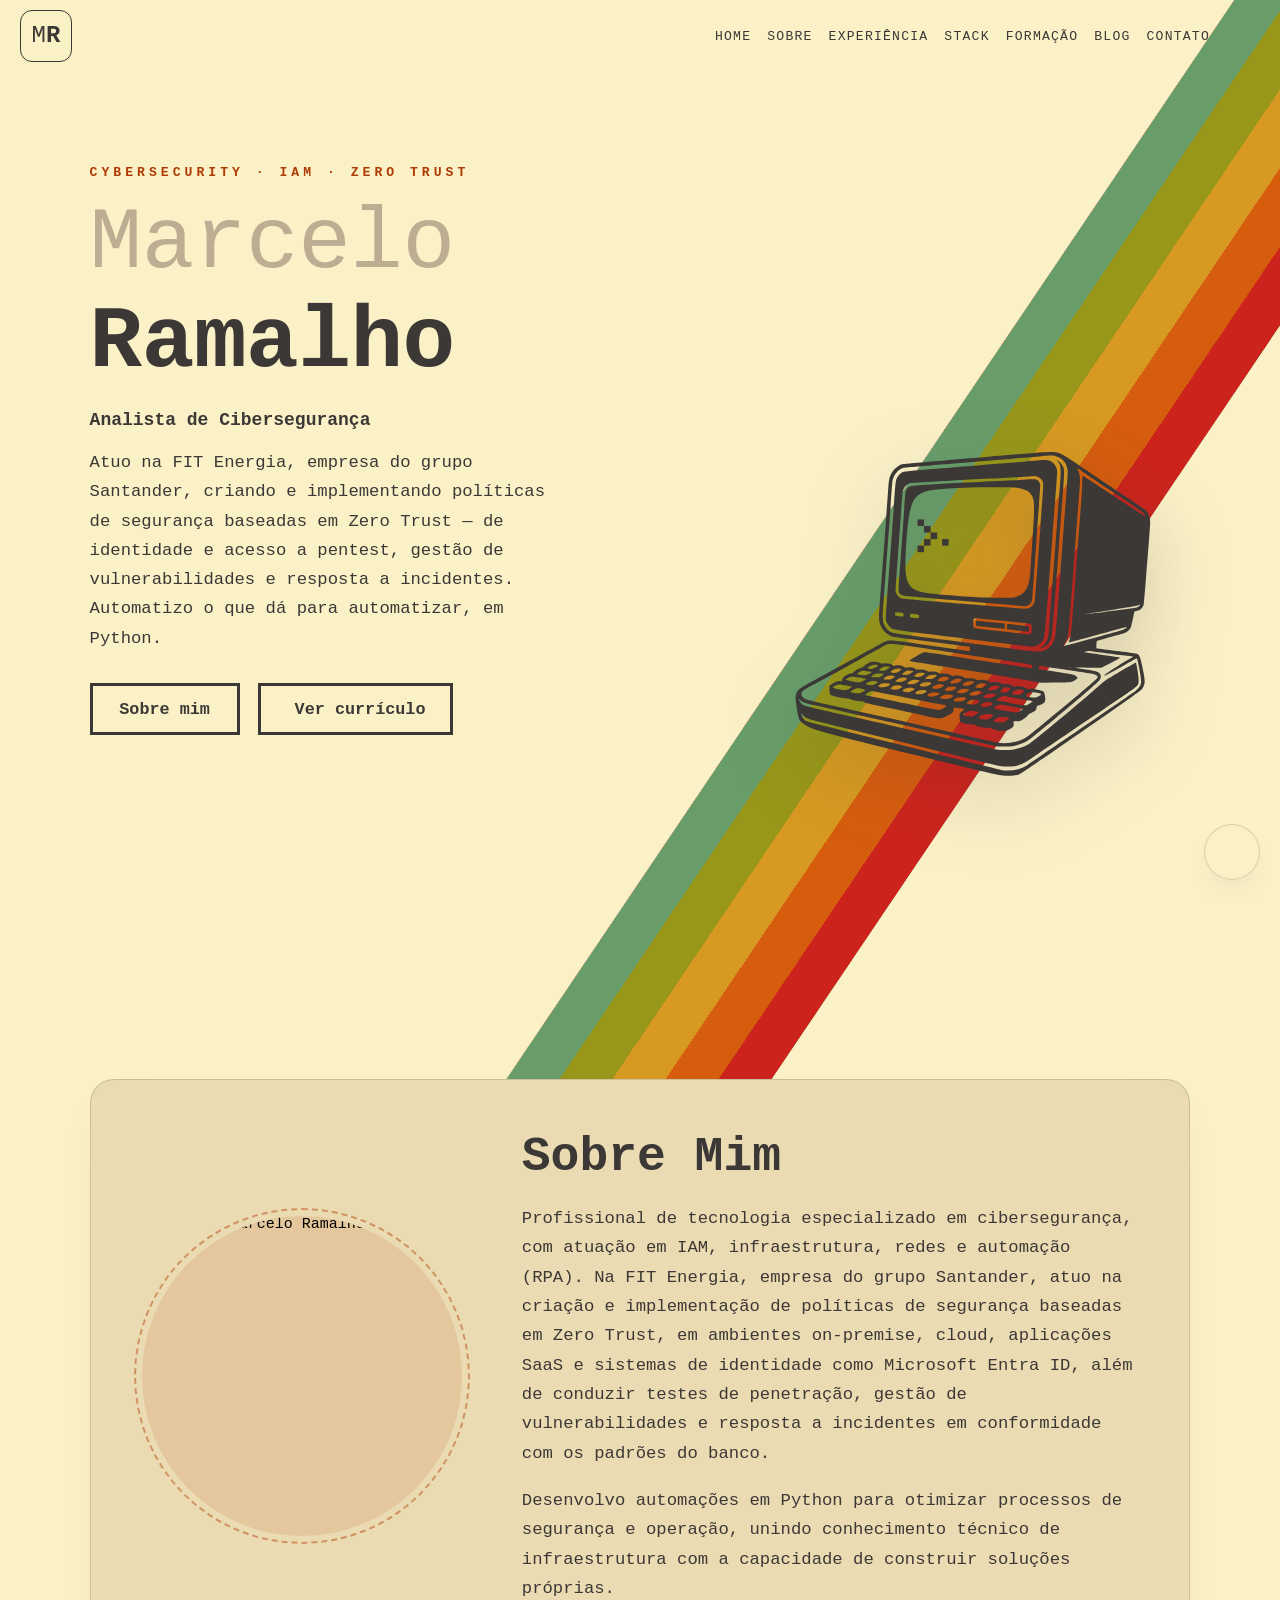
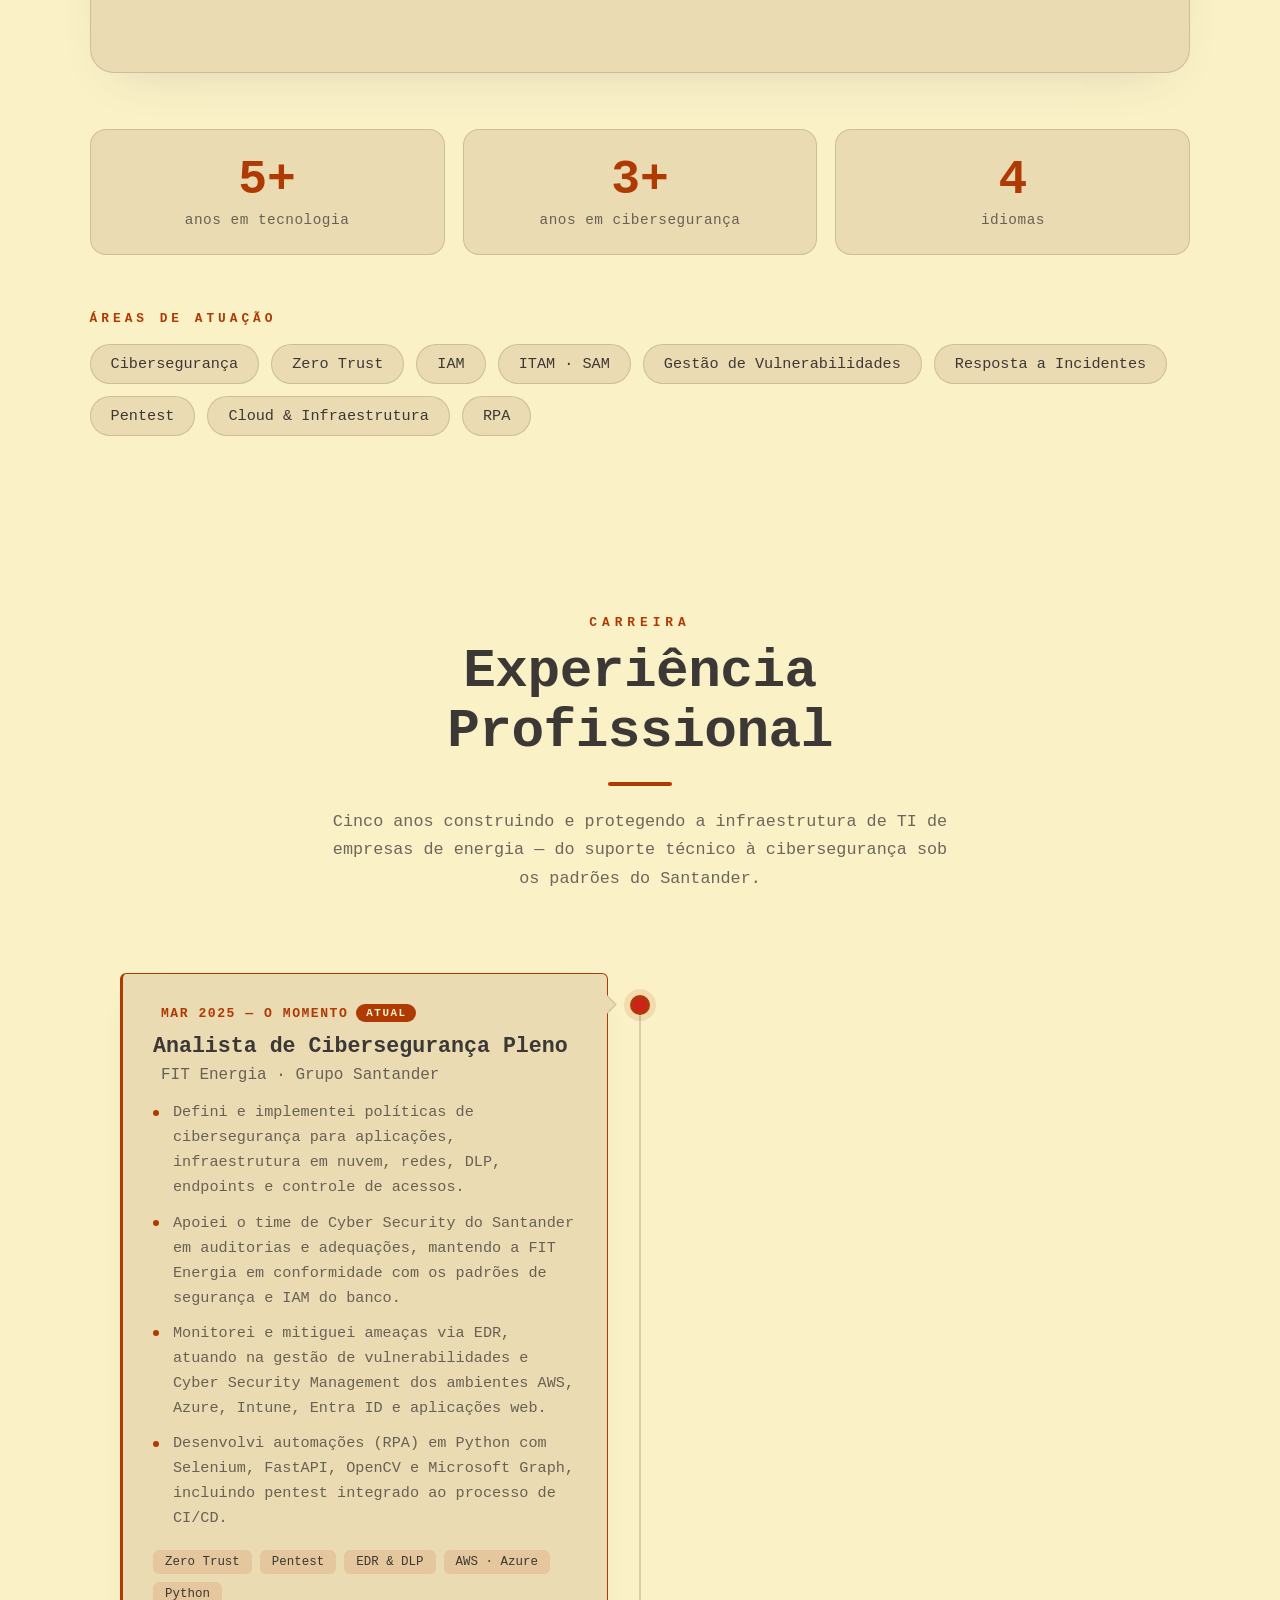
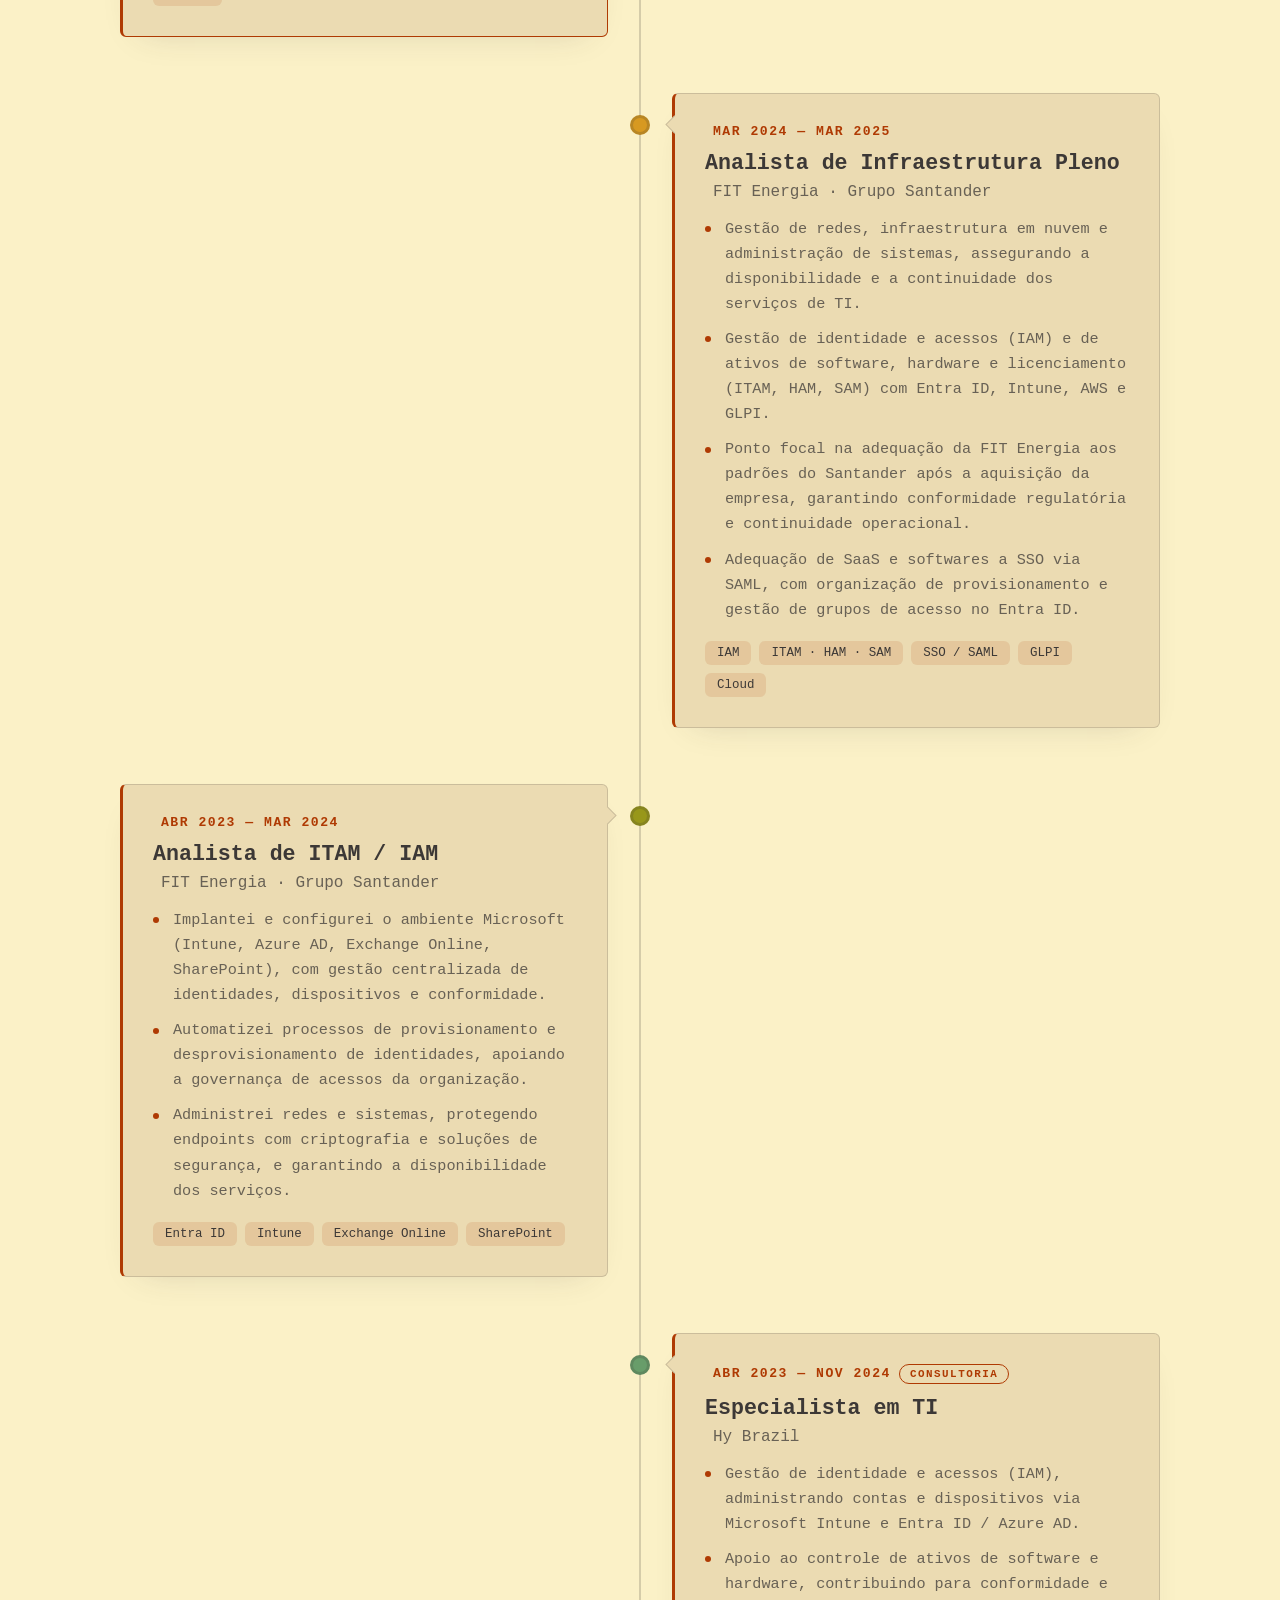
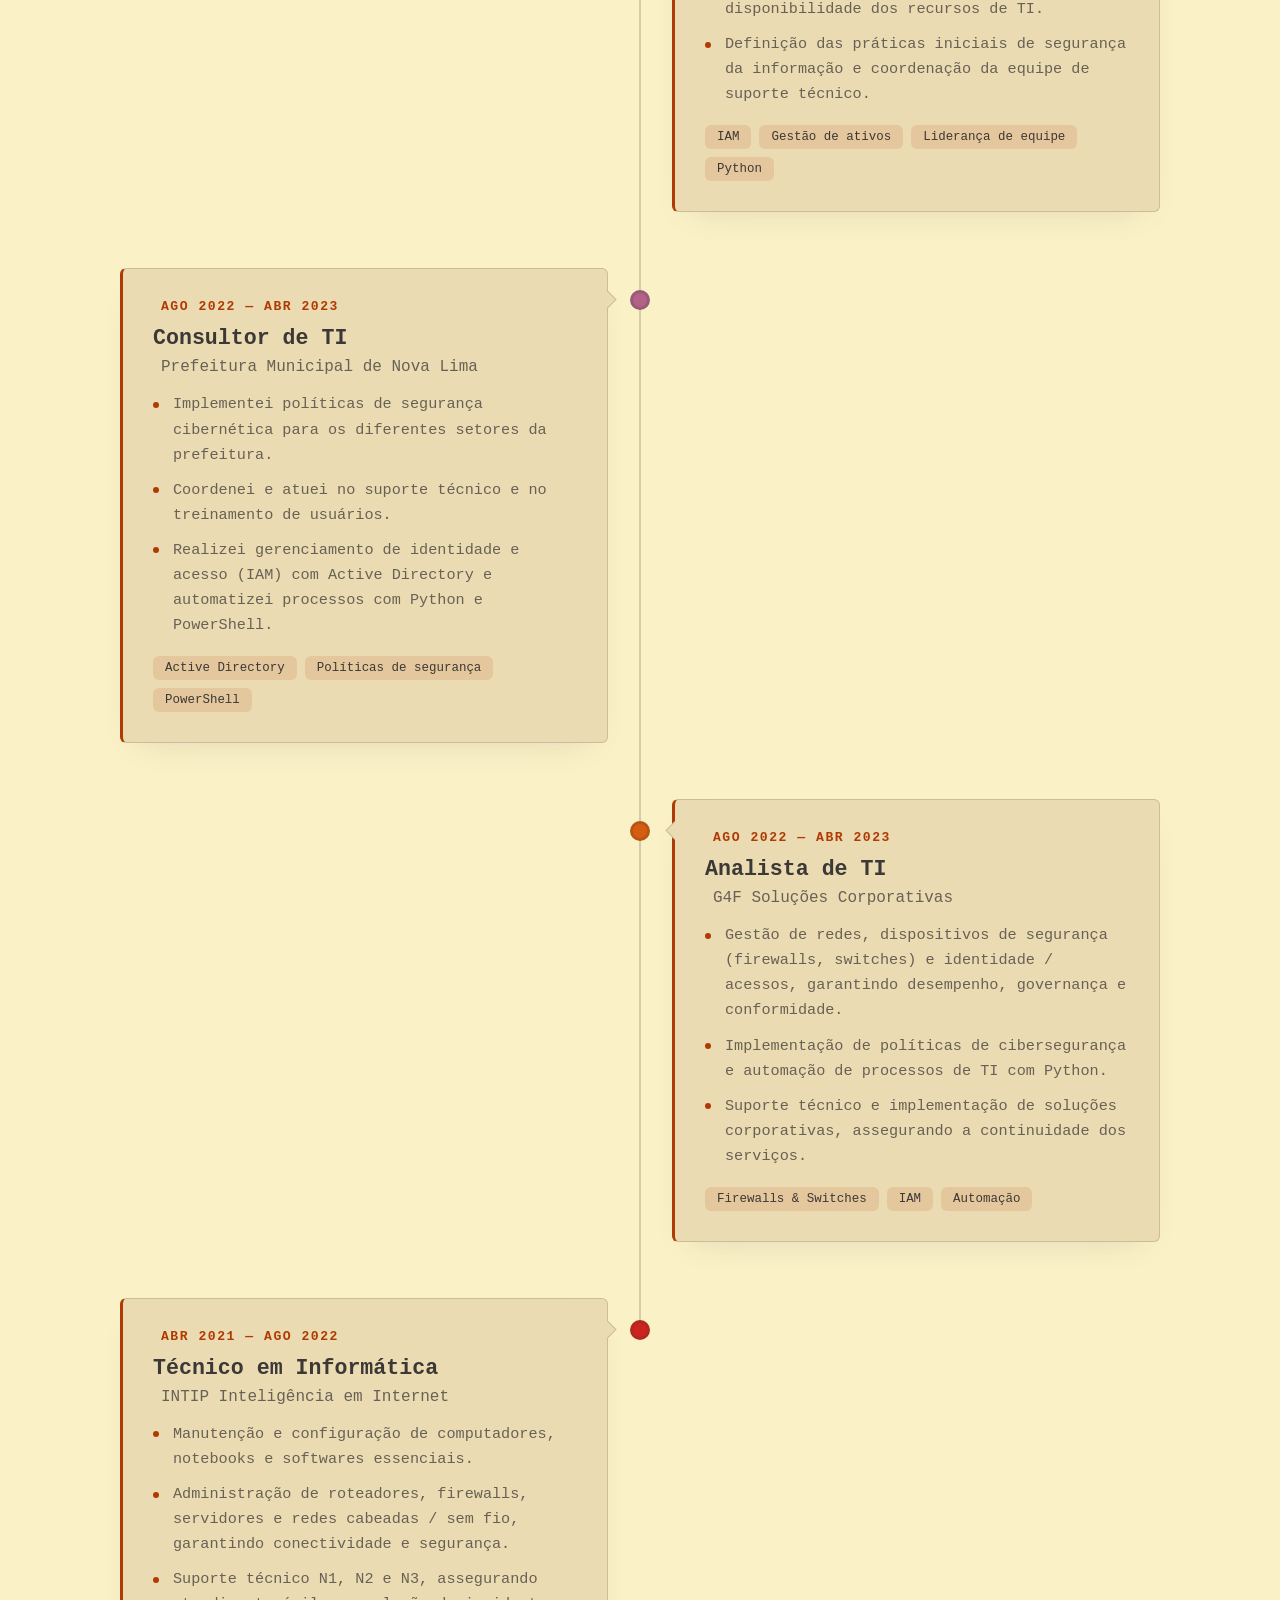
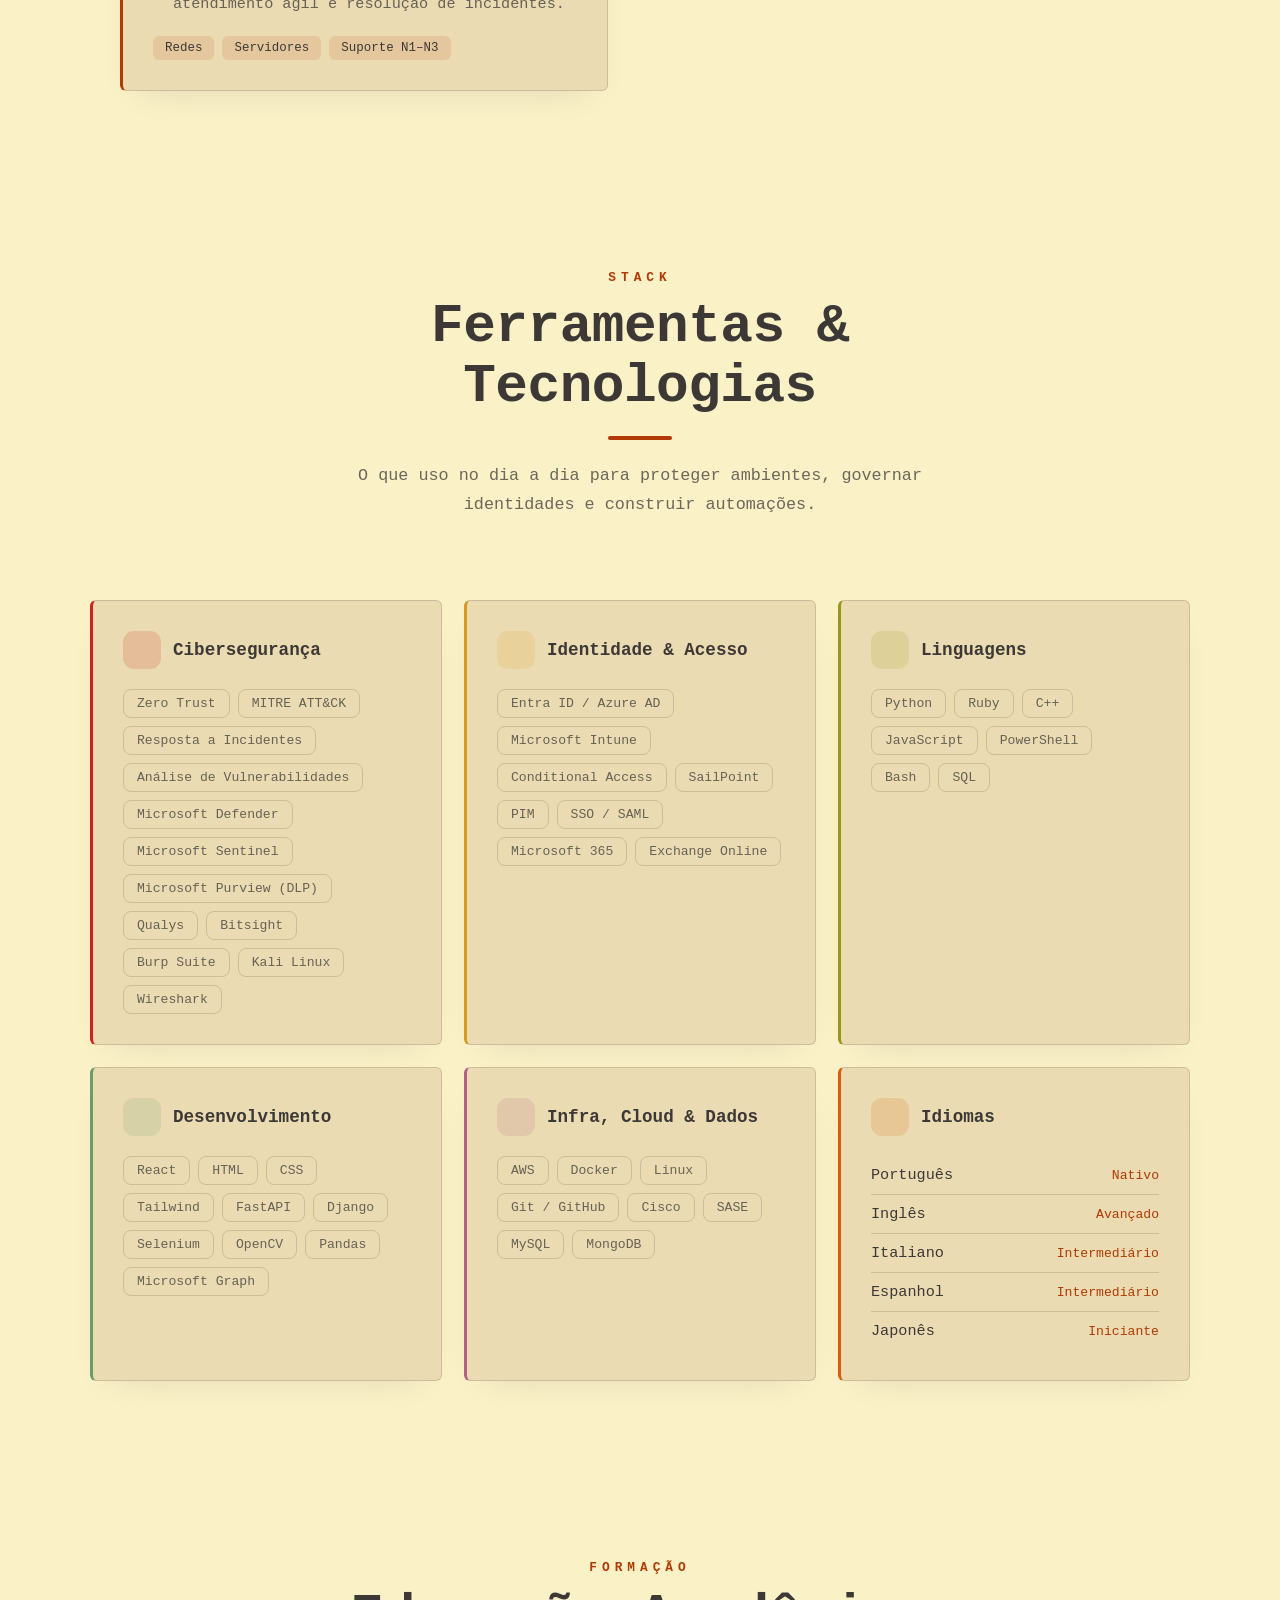
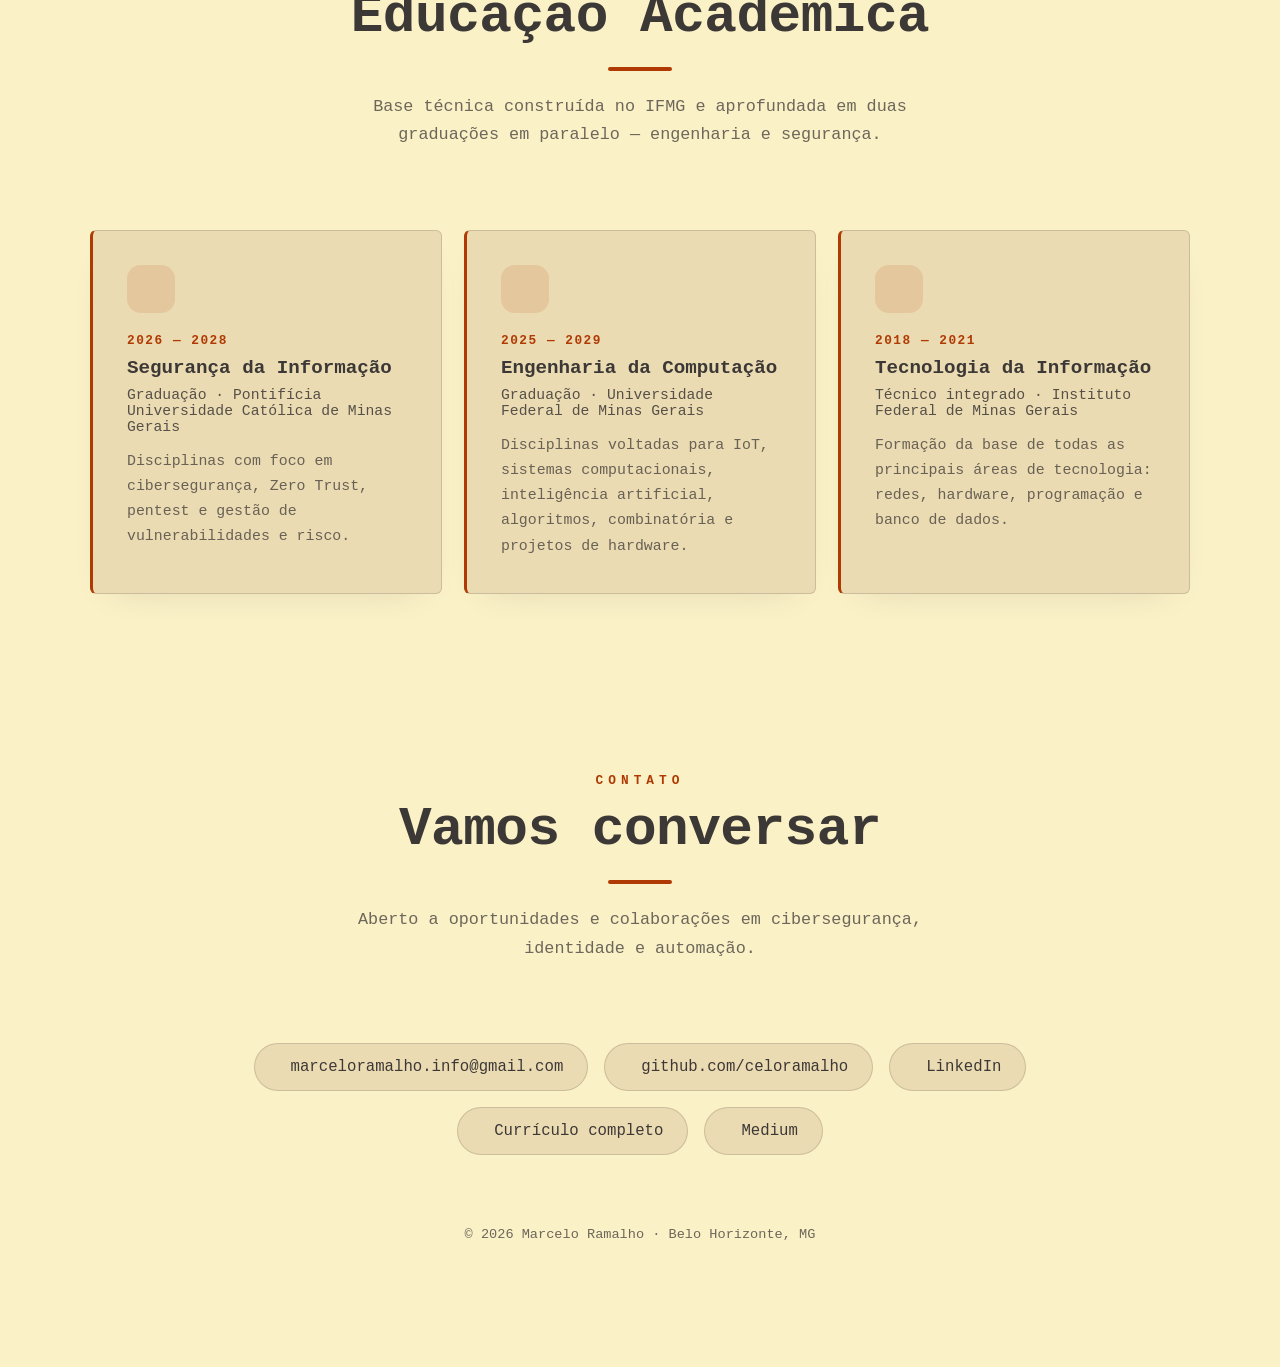
==== commit b88e7339: "Fixing listras hehe" ====
--- a/index.html
+++ b/index.html
@@ -923,13 +923,23 @@
 				</div>
 			</section>
 
+			<!-- continuação da faixa do Gruvbox: o wrapper fica FORA da section
+			     (como filho direto de <main>, que não cria contexto de
+			     posicionamento próprio) para ancorar no mesmo container que a
+			     faixa do herói (.body-2, largura = viewport inteira). Se
+			     ficasse dentro de #section-about-me com position:relative, o
+			     "right" seria relativo à largura do container de conteúdo
+			     (mais estreito que a viewport) e a diagonal desalinharia na
+			     emenda entre as duas sections. top: 100vh porque o herói tem
+			     sempre exatamente 100vh de altura. -->
+			<div class="arte-gruvbox-faixas-continuacao_wrapper" aria-hidden="true">
+				<div class="arte-gruvbox-faixas-continuacao_canvas">
+					<div class="arte-gruvbox-faixas"></div>
+				</div>
+			</div>
+
 			<!-- =================== Sobre mim =================== -->
 			<section id="section-about-me" aria-labelledby="about-me-title">
-				<!-- continuação da faixa do Gruvbox: nasce no topo desta section,
-				     na mesma diagonal e mesmo ponto de ancoragem (top/right) da
-				     faixa do herói, então as duas leem como uma única faixa
-				     contínua atravessando a emenda entre as duas sections -->
-				<div class="arte-gruvbox-faixas arte-gruvbox-faixas_continuacao" aria-hidden="true"></div>
 				<div class="container">
 					<div class="container-pro-xp">
 
--- a/css/style-themes.css
+++ b/css/style-themes.css
@@ -462,6 +462,28 @@
 	letter-spacing: -0.5px;
 }
 
+/* o card "Sobre Mim" é o único ponto em que a continuação da faixa passa
+   por baixo de um elemento com fundo opaco — mas o .reveal padrão faz esse
+   fundo entrar em fade de opacity 0→1 ao longo de 0.7s, e durante esse fade
+   a faixa fica visível "através" do card por instantes. Aqui ele pula reto
+   pro estado final (sem opacity/transform de transição): a faixa já não
+   aparece por baixo em nenhum momento, nem durante o reveal. */
+html[data-site-theme="gruvbox"] #section-about-me .about-me--block.reveal {
+	opacity: 1;
+	transform: none;
+	transition: none;
+}
+
+/* o card em si é position:static (sem z-index próprio), então mesmo com a
+   faixa em z-index:0 ele ainda perde a disputa de camadas — um elemento
+   position:absolute sempre fica acima de um elemento static, com ou sem
+   z-index. position:relative + z-index aqui garante que o card entre no
+   mesmo contexto de empilhamento e vença a faixa por cima dela. */
+html[data-site-theme="gruvbox"] #section-about-me .about-me--block {
+	position: relative;
+	z-index: 1;
+}
+
 /* "Ver currículo" (.home--cta-ghost) por padrão é arredondado e de borda
    fina — aqui ele troca para o mesmo desenho retangular e de borda grossa do
    "Sobre mim" (.saiba-mais-buttom) ao lado, incluindo o preenchimento que
@@ -648,13 +670,18 @@
    Dentro dela, 5 listras PARALELAS às bordas longas da tira: o gradiente vai
    "to right", ou seja, ao longo da LARGURA (90px → 150px), não do
    comprimento — por isso as 5 cores aparecem como faixas finas lado a lado,
-   todas correndo na mesma diagonal que a tira. */
+   todas correndo na mesma diagonal que a tira.
+   top/right em vw/vh (não %) de propósito: a faixa se repete em
+   .arte-gruvbox-faixas_continuacao dentro de um container de largura
+   diferente (o conteúdo da section, não a viewport inteira) — em %, o mesmo
+   valor resultaria em pixels diferentes e desalinharia a diagonal na emenda
+   entre as duas sections. Em vw/vh o pixel final é sempre o mesmo. */
 .arte-gruvbox-faixas {
 	position: absolute;
-	top: -6%;
-	right: -20%;
+	top: -6vh;
+	right: -20vw;
 	width: 220px;
-	height: 190%;
+	height: 190vh;
 	background: repeating-linear-gradient(to right,
 			var(--gruvbox-aqua) 0 44px,
 			var(--gruvbox-verde) 44px 88px,
@@ -675,22 +702,42 @@
 	filter: drop-shadow(0 24px 40px var(--card-shadow));
 }
 
-/* continuação da faixa na section "Sobre mim": mesmo ângulo e mesma
-   ancoragem (top/right) da faixa do herói, só que presa ao topo desta
-   section em vez do topo do herói — como as duas sections são blocos
-   empilhados sem espaço entre eles, a diagonal fecha sem emenda visível na
-   junção. É preciso repetir top/right/width/rotate em vez de só herdar a
-   classe porque o "top" de cada uma é relativo a um container diferente. */
-html[data-site-theme="gruvbox"] #section-about-me {
-	position: relative;
+/* continuação da faixa: dois wrappers de overflow:hidden cortando a MESMA
+   diagonal em pontos diferentes não bastam para alinhar — cada um revela um
+   trecho da rotação relativo à SUA PRÓPRIA caixa (0 a height dele), então
+   mesmo com a faixa interna idêntica o recorte final sai diferente e a
+   diagonal parece pular na emenda.
+   A correção: este wrapper visível mede só 30vh e começa em top:100vh (onde
+   a section "Sobre mim" de fato começa) — mas por DENTRO dele a faixa não
+   usa mais a regra base (que assume top:0 do próprio wrapper); ela é
+   deslocada 100vh para cima do que a base diria, com
+   margin-top: -100vh no PRÓPRIO wrapper substituído por um segundo nível:
+   um "canvas" interno de 100vh (igual ao do herói) posicionado com
+   top: -100vh dentro do wrapper de 30vh, para que a faixa, ao ser
+   posicionada como se seu container tivesse 100vh, aterrisse exatamente na
+   continuação certa quando só os 30vh finais desse canvas ficam visíveis. */
+.arte-gruvbox-faixas-continuacao_wrapper {
+	display: none;
+}
+
+html[data-site-theme="gruvbox"] .arte-gruvbox-faixas-continuacao_wrapper {
+	display: block;
+	position: absolute;
+	top: 100vh;
+	left: 0;
+	width: 100%;
+	height: 30vh;
 	overflow: hidden;
-}
-
-html[data-site-theme="gruvbox"] .arte-gruvbox-faixas_continuacao {
-	top: -6%;
-	right: -20%;
-	height: 30vh;
+	pointer-events: none;
 	z-index: 0;
+}
+
+html[data-site-theme="gruvbox"] .arte-gruvbox-faixas-continuacao_canvas {
+	position: absolute;
+	top: -100vh;
+	left: 0;
+	width: 100%;
+	height: 100vh;
 }
 
 /* cursor de terminal piscando na tela, no lugar das fatias coloridas —
@@ -1099,8 +1146,8 @@
 	}
 
 	.arte-gruvbox-faixas {
-		top: -6%;
-		right: -95%;
+		top: -6vh;
+		right: -95vw;
 		width: 60px;
 	}
 
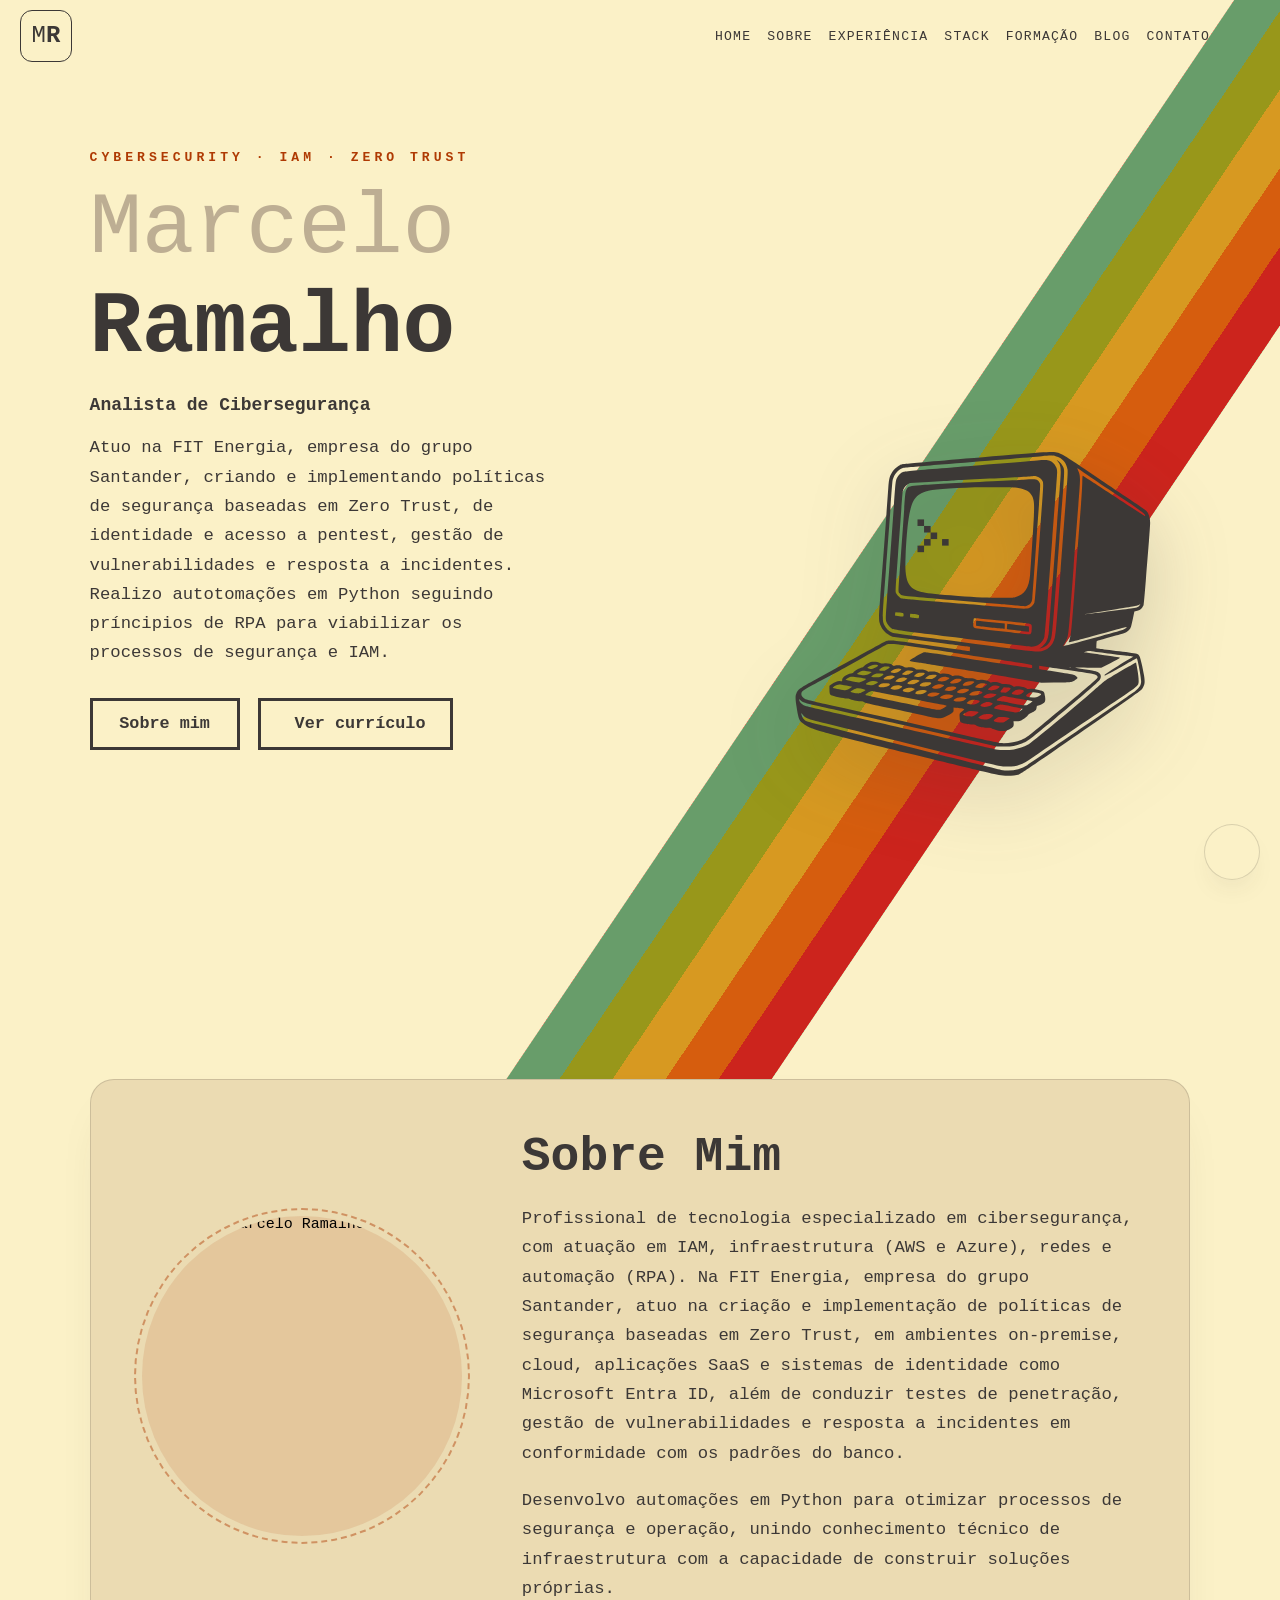
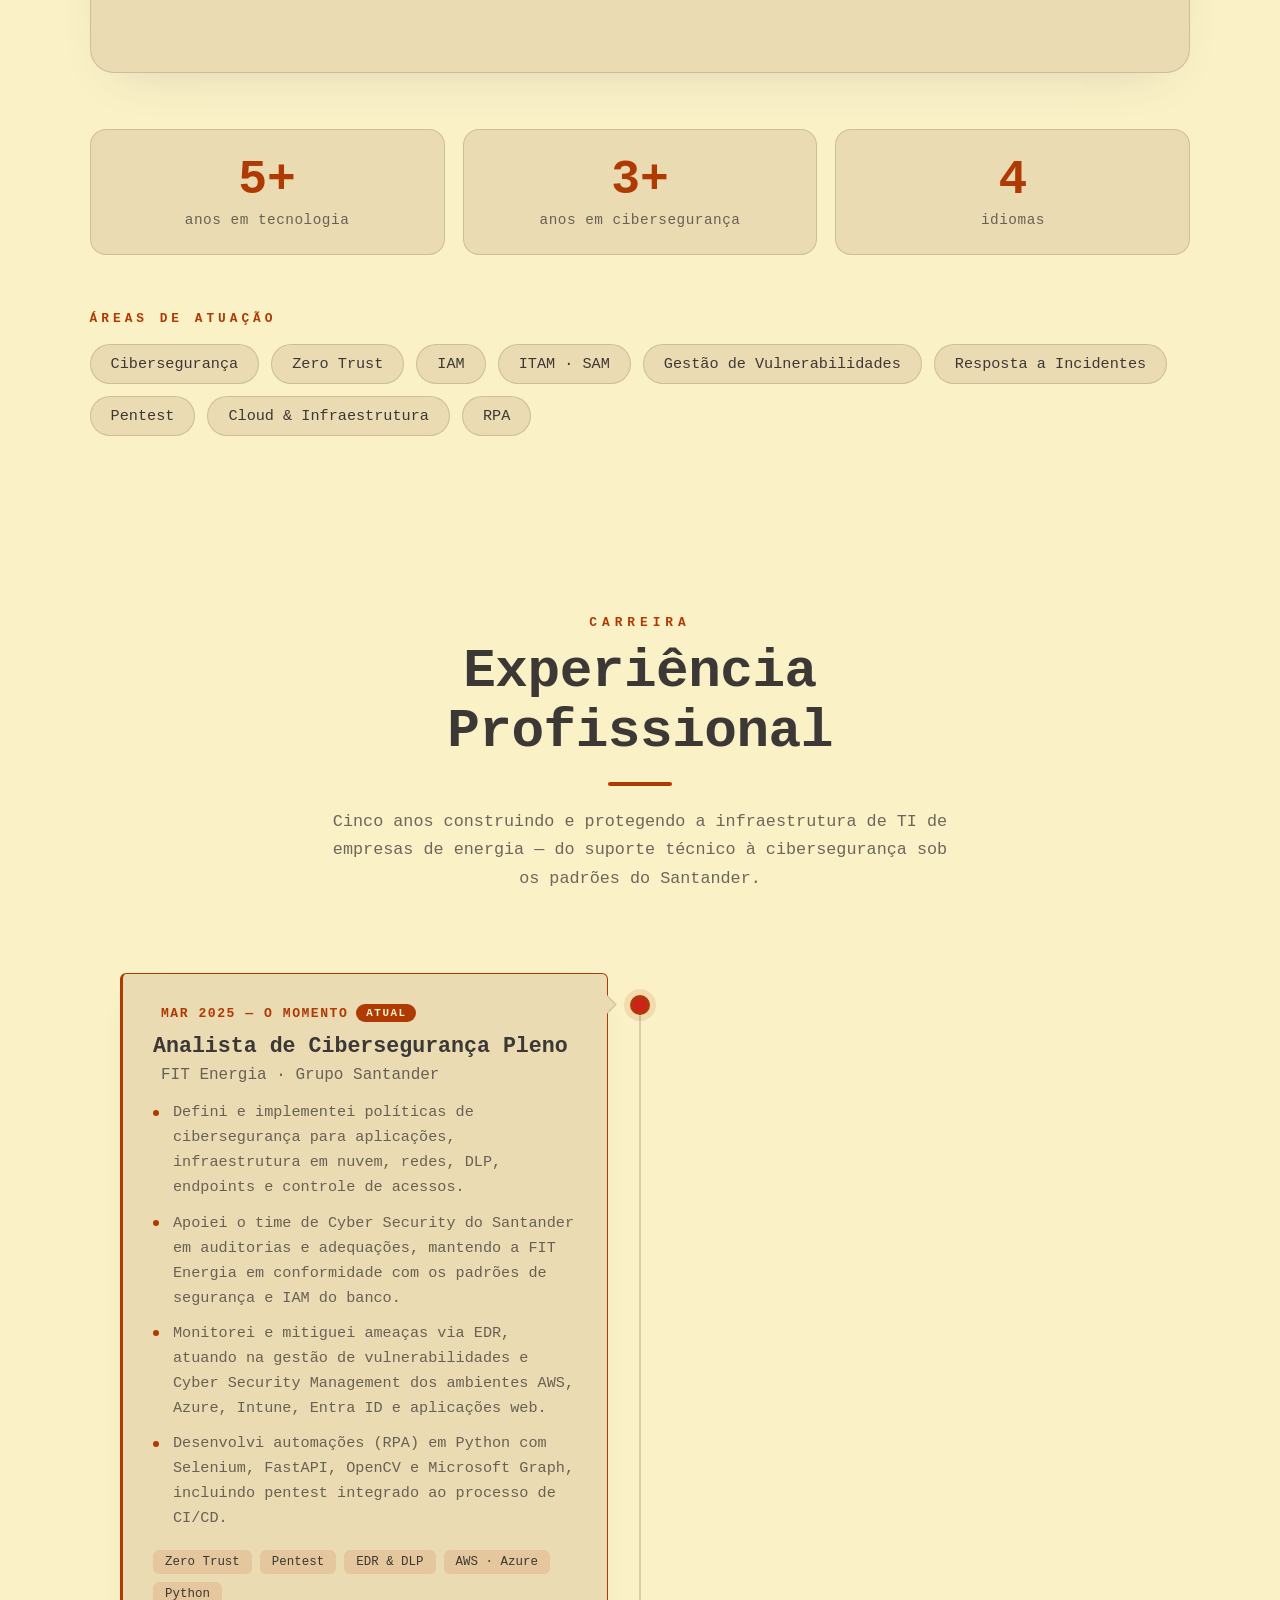
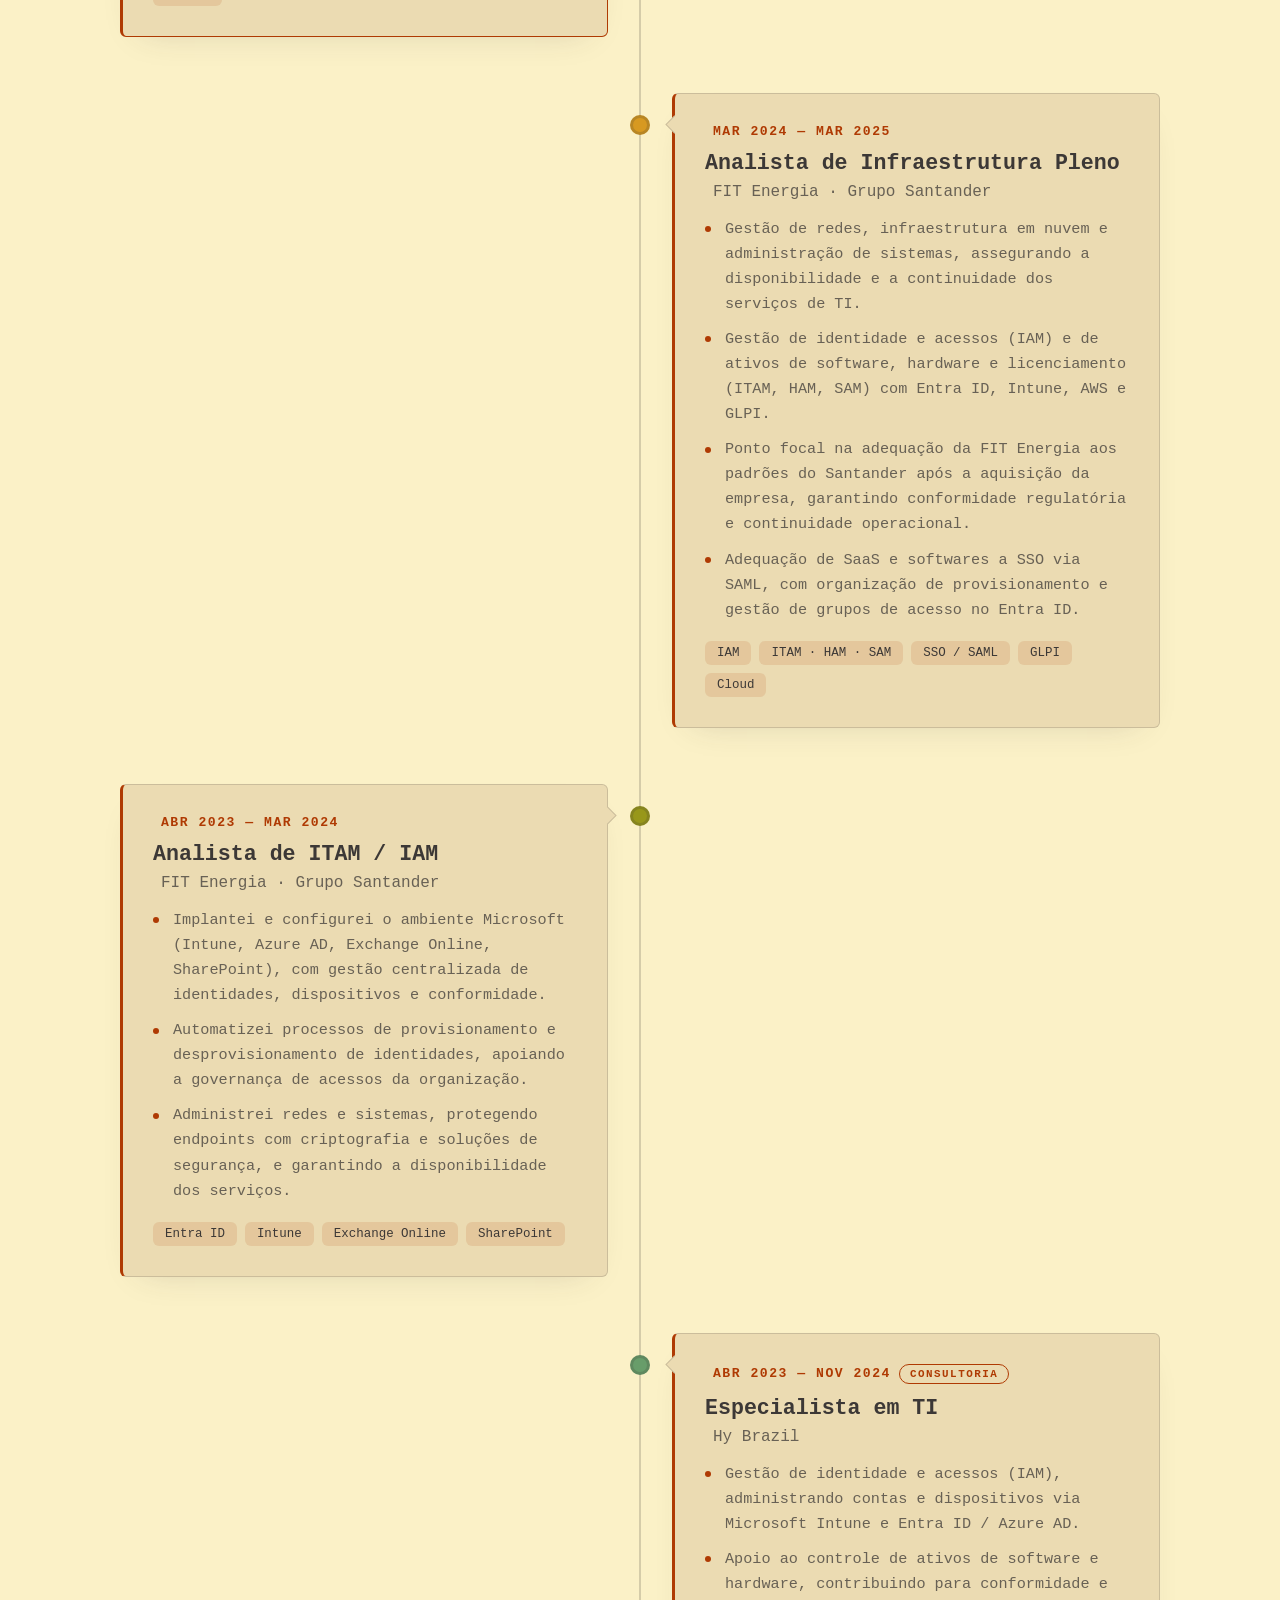
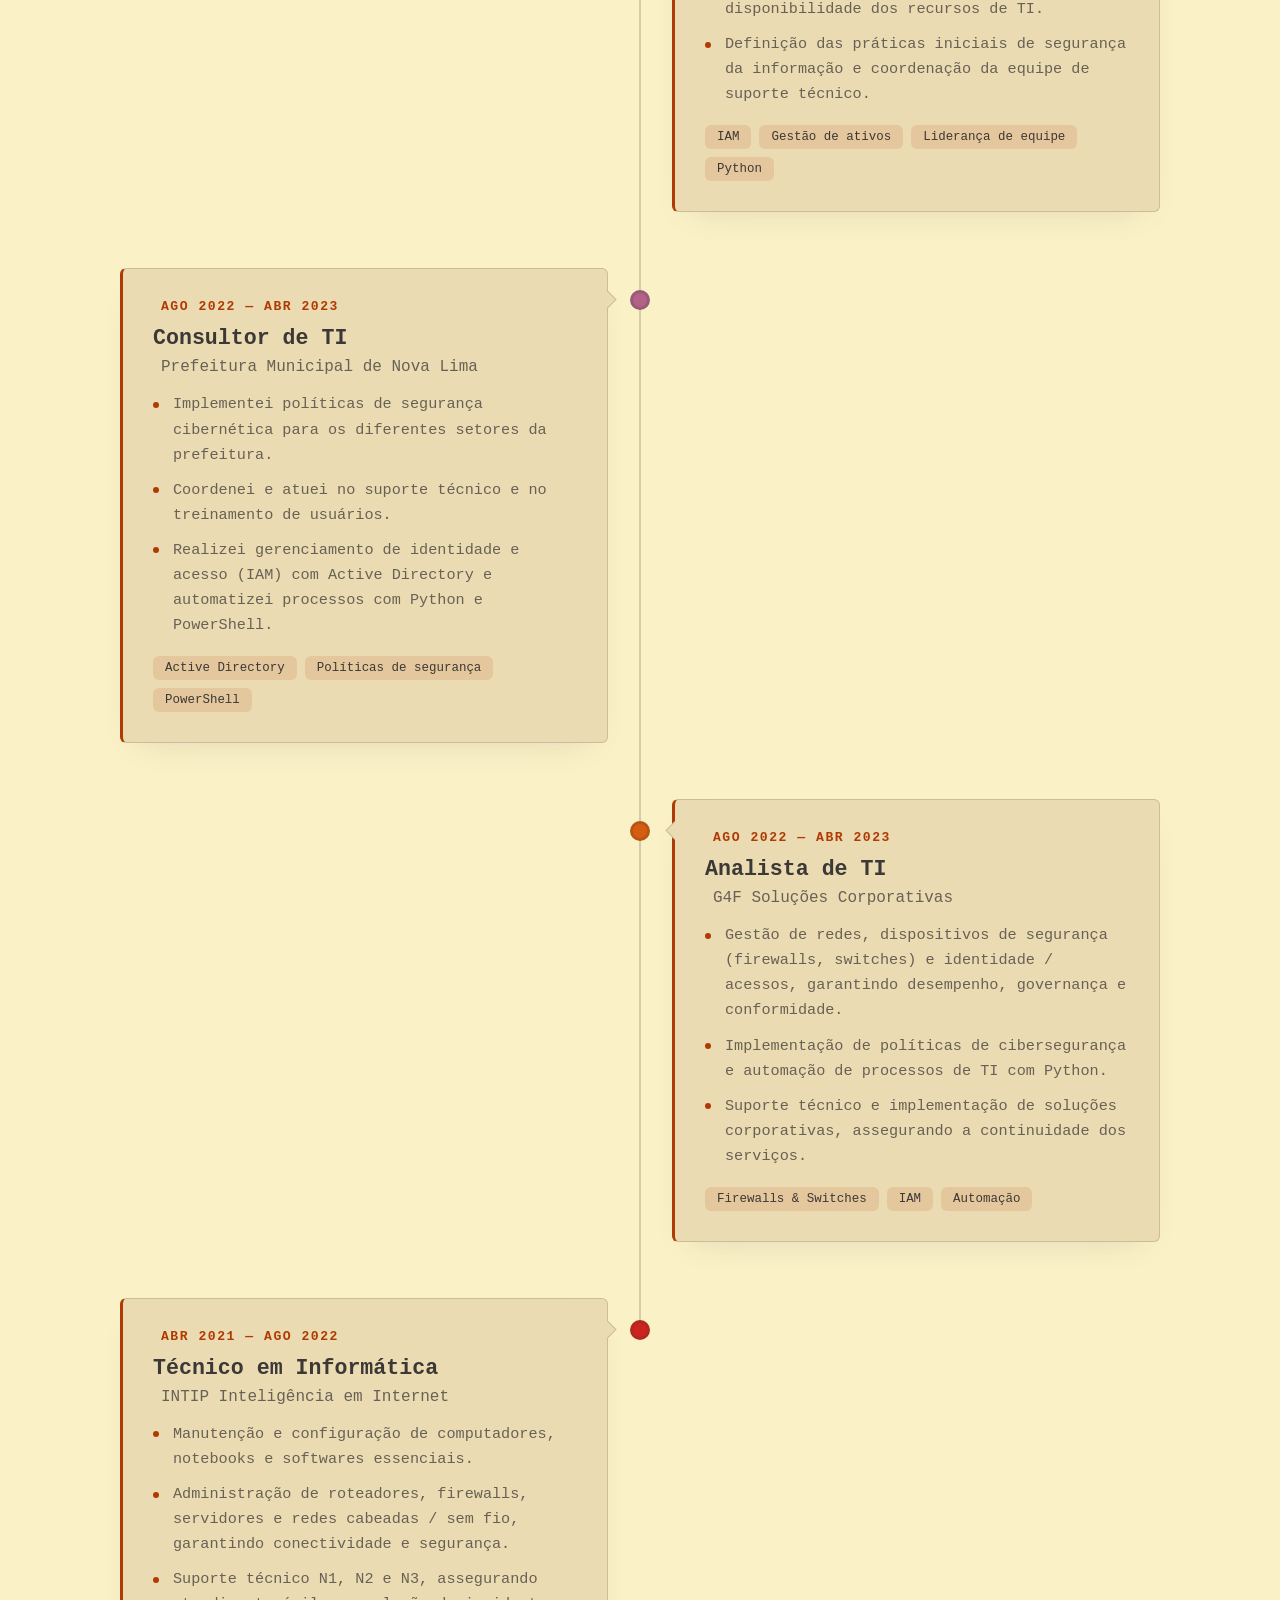
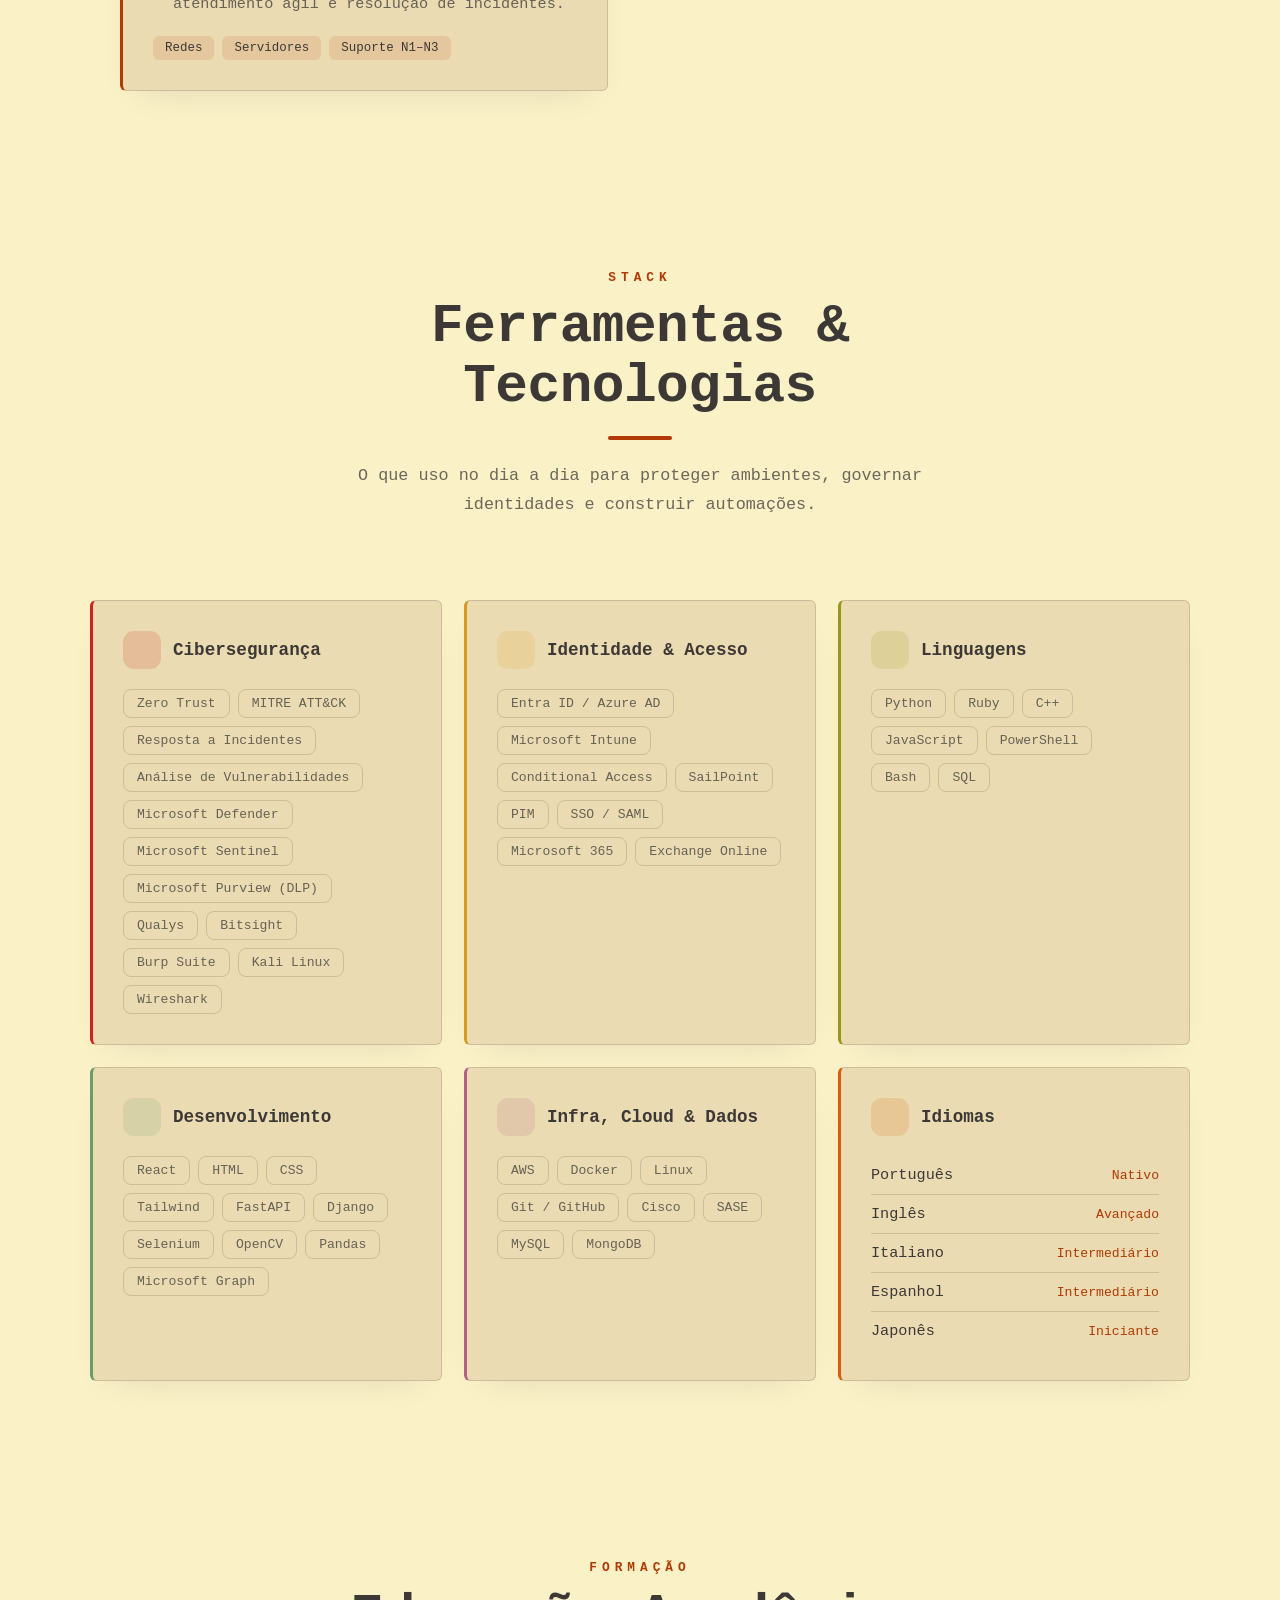
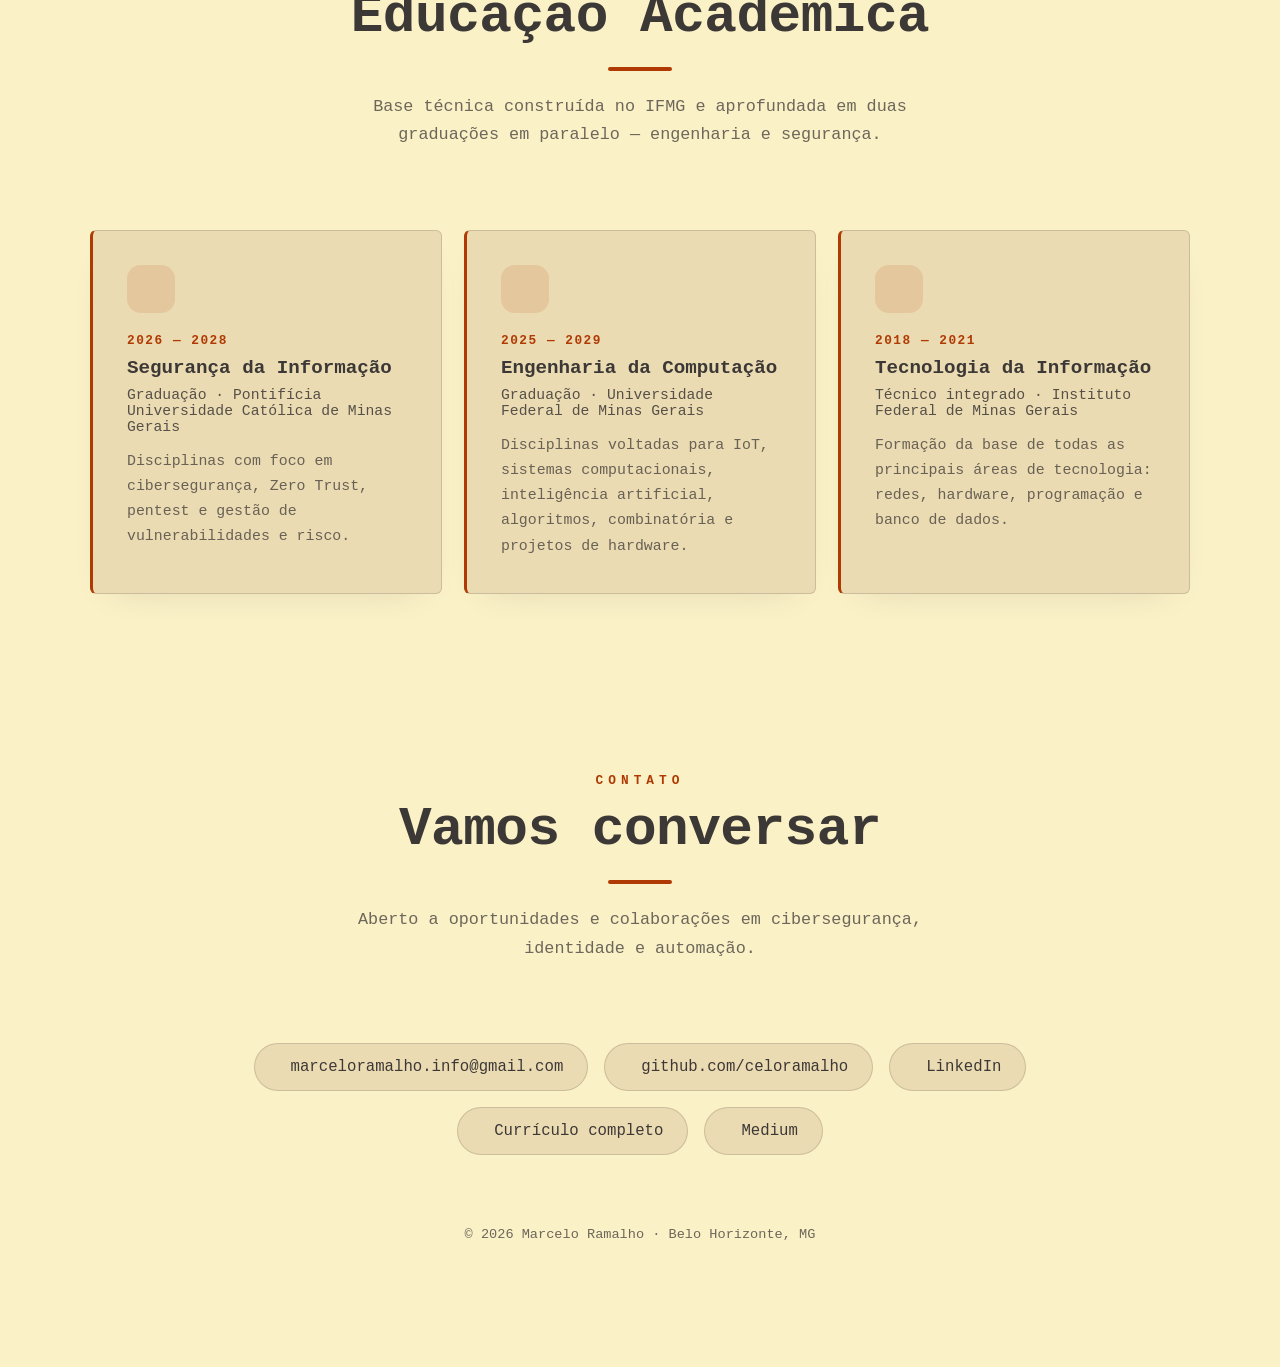
==== commit b8b4697b: "Changing text" ====
--- a/index.html
+++ b/index.html
@@ -162,9 +162,9 @@
 							<div class="biografia-home">
 								<p class="text-quemsoueu">Analista de Cibersegurança</p>
 								<p class="text-biografia fonte-padrao-p">Atuo na FIT Energia, empresa do grupo Santander,
-									criando e implementando políticas de segurança baseadas em Zero Trust — de identidade e
-									acesso a pentest, gestão de vulnerabilidades e resposta a incidentes. Automatizo o que dá
-									para automatizar, em Python.</p>
+									criando e implementando políticas de segurança baseadas em Zero Trust, de identidade e
+									acesso a pentest, gestão de vulnerabilidades e resposta a incidentes. Realizo autotomações em Python seguindo
+									príncipios de RPA para viabilizar os processos de segurança e IAM.</p>
 							</div>
 
 							<div class="home--cta">
@@ -955,7 +955,7 @@
 								<div class="about-me--block--lorem-ipsum--txt">
 									<h2 id="about-me-title">Sobre Mim</h2>
 									<p class="fonte-padrao-p">Profissional de tecnologia especializado em cibersegurança, com
-										atuação em IAM, infraestrutura, redes e automação (RPA). Na FIT Energia, empresa do
+										atuação em IAM, infraestrutura (AWS e Azure), redes e automação (RPA). Na FIT Energia, empresa do
 										grupo Santander, atuo na criação e implementação de políticas de segurança baseadas em
 										Zero Trust, em ambientes on-premise, cloud, aplicações SaaS e sistemas de identidade
 										como Microsoft Entra ID, além de conduzir testes de penetração, gestão de
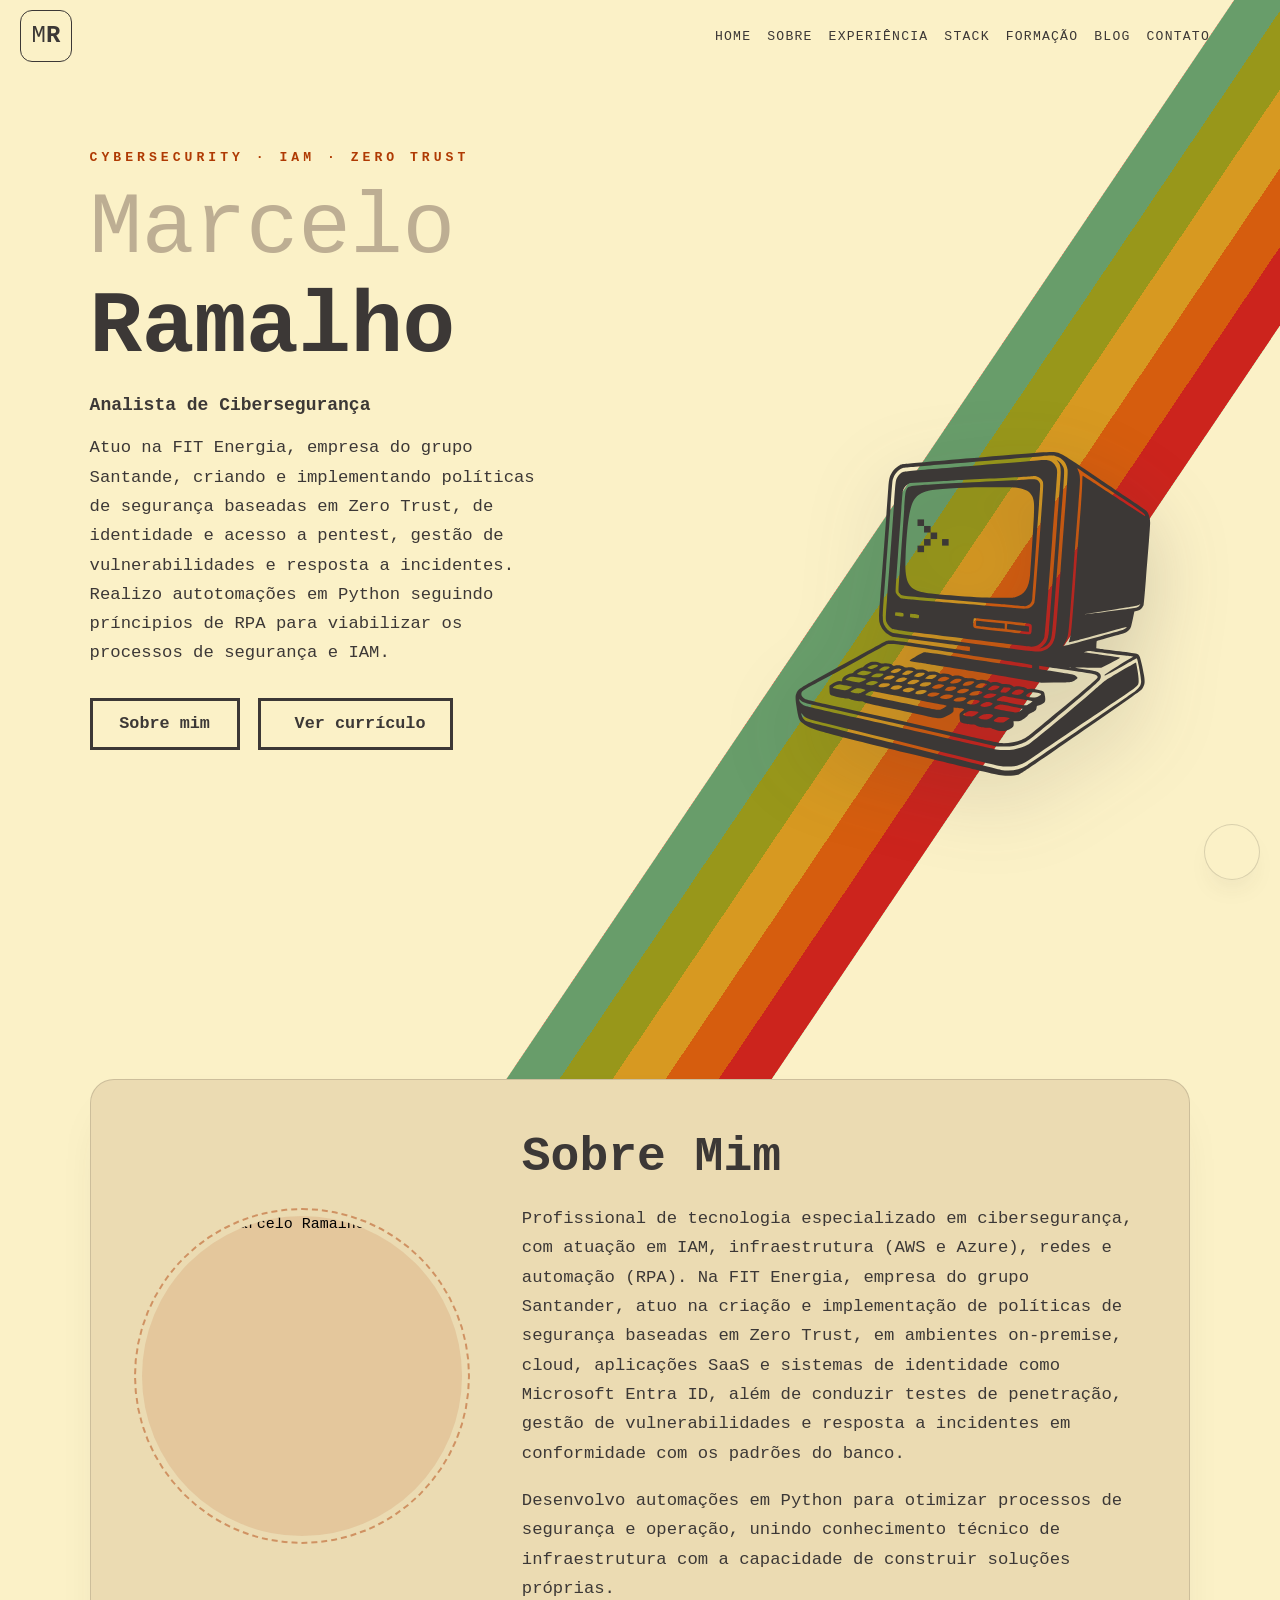
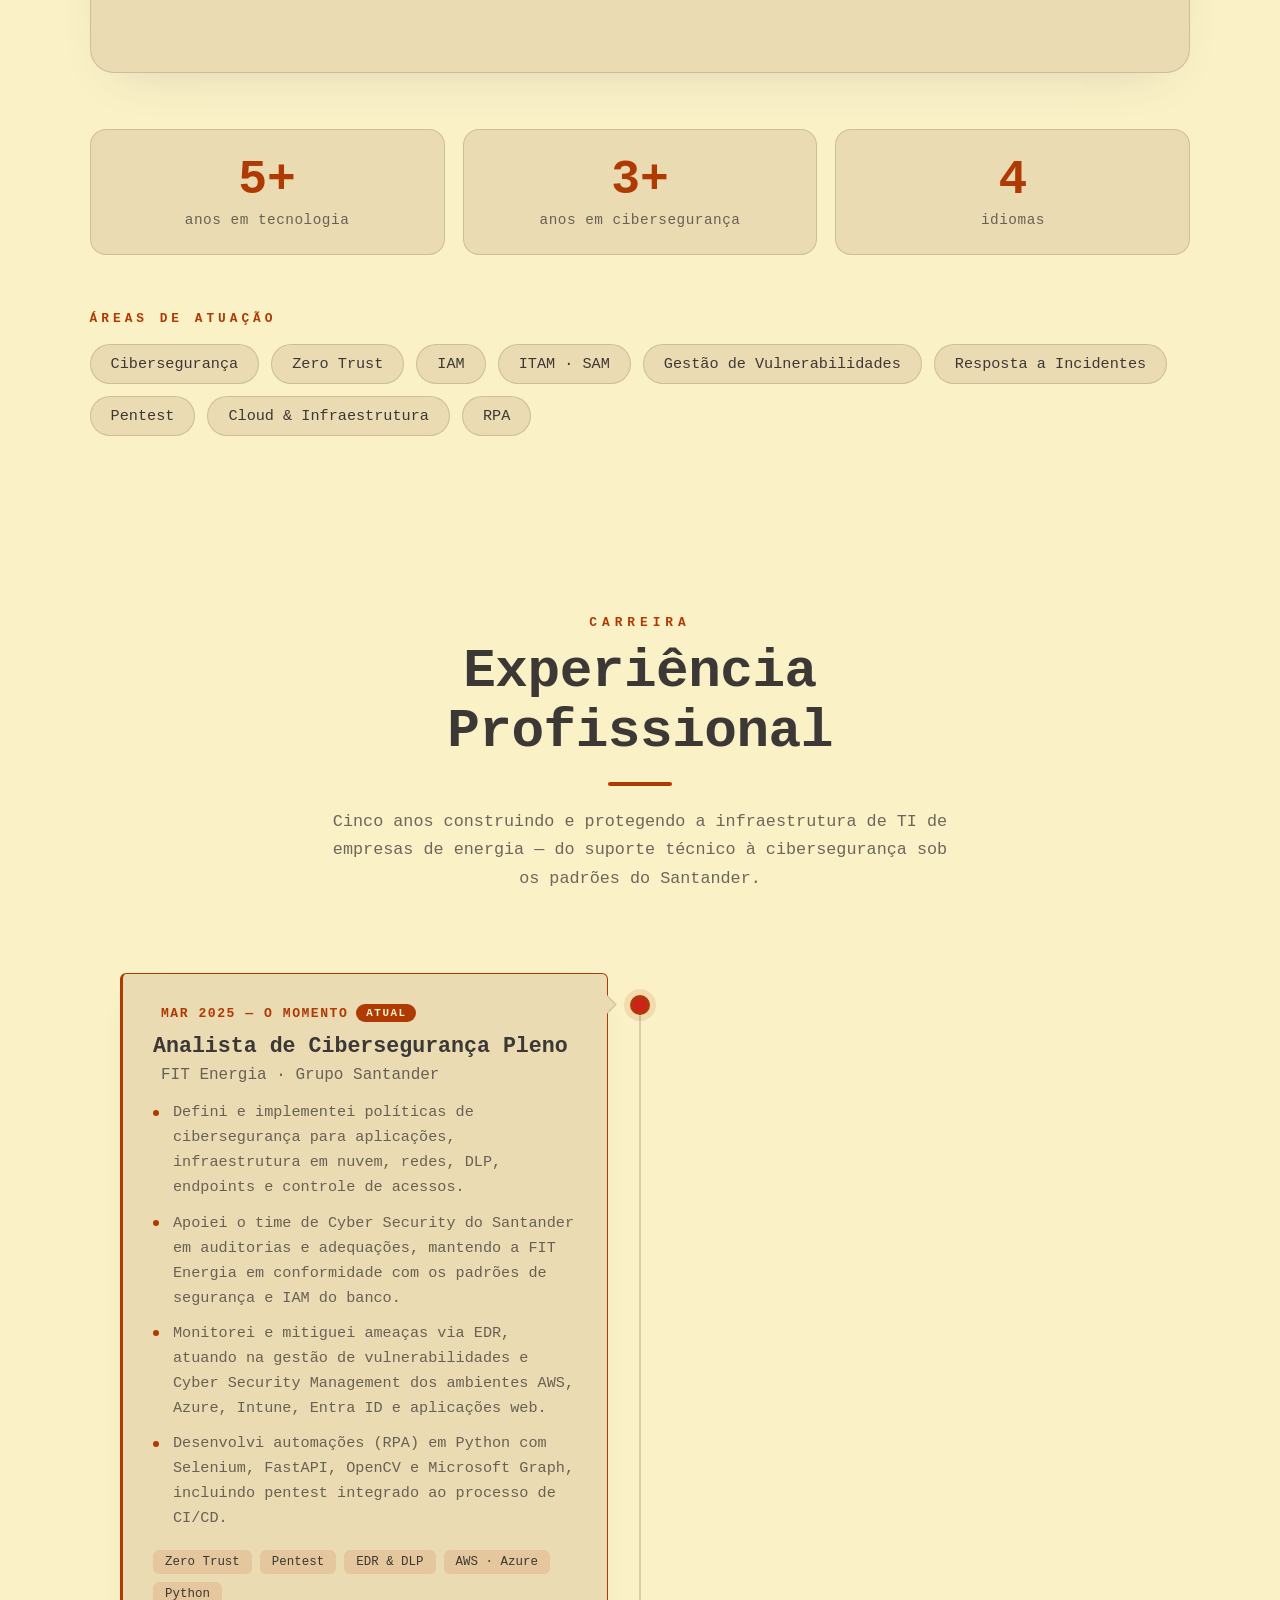
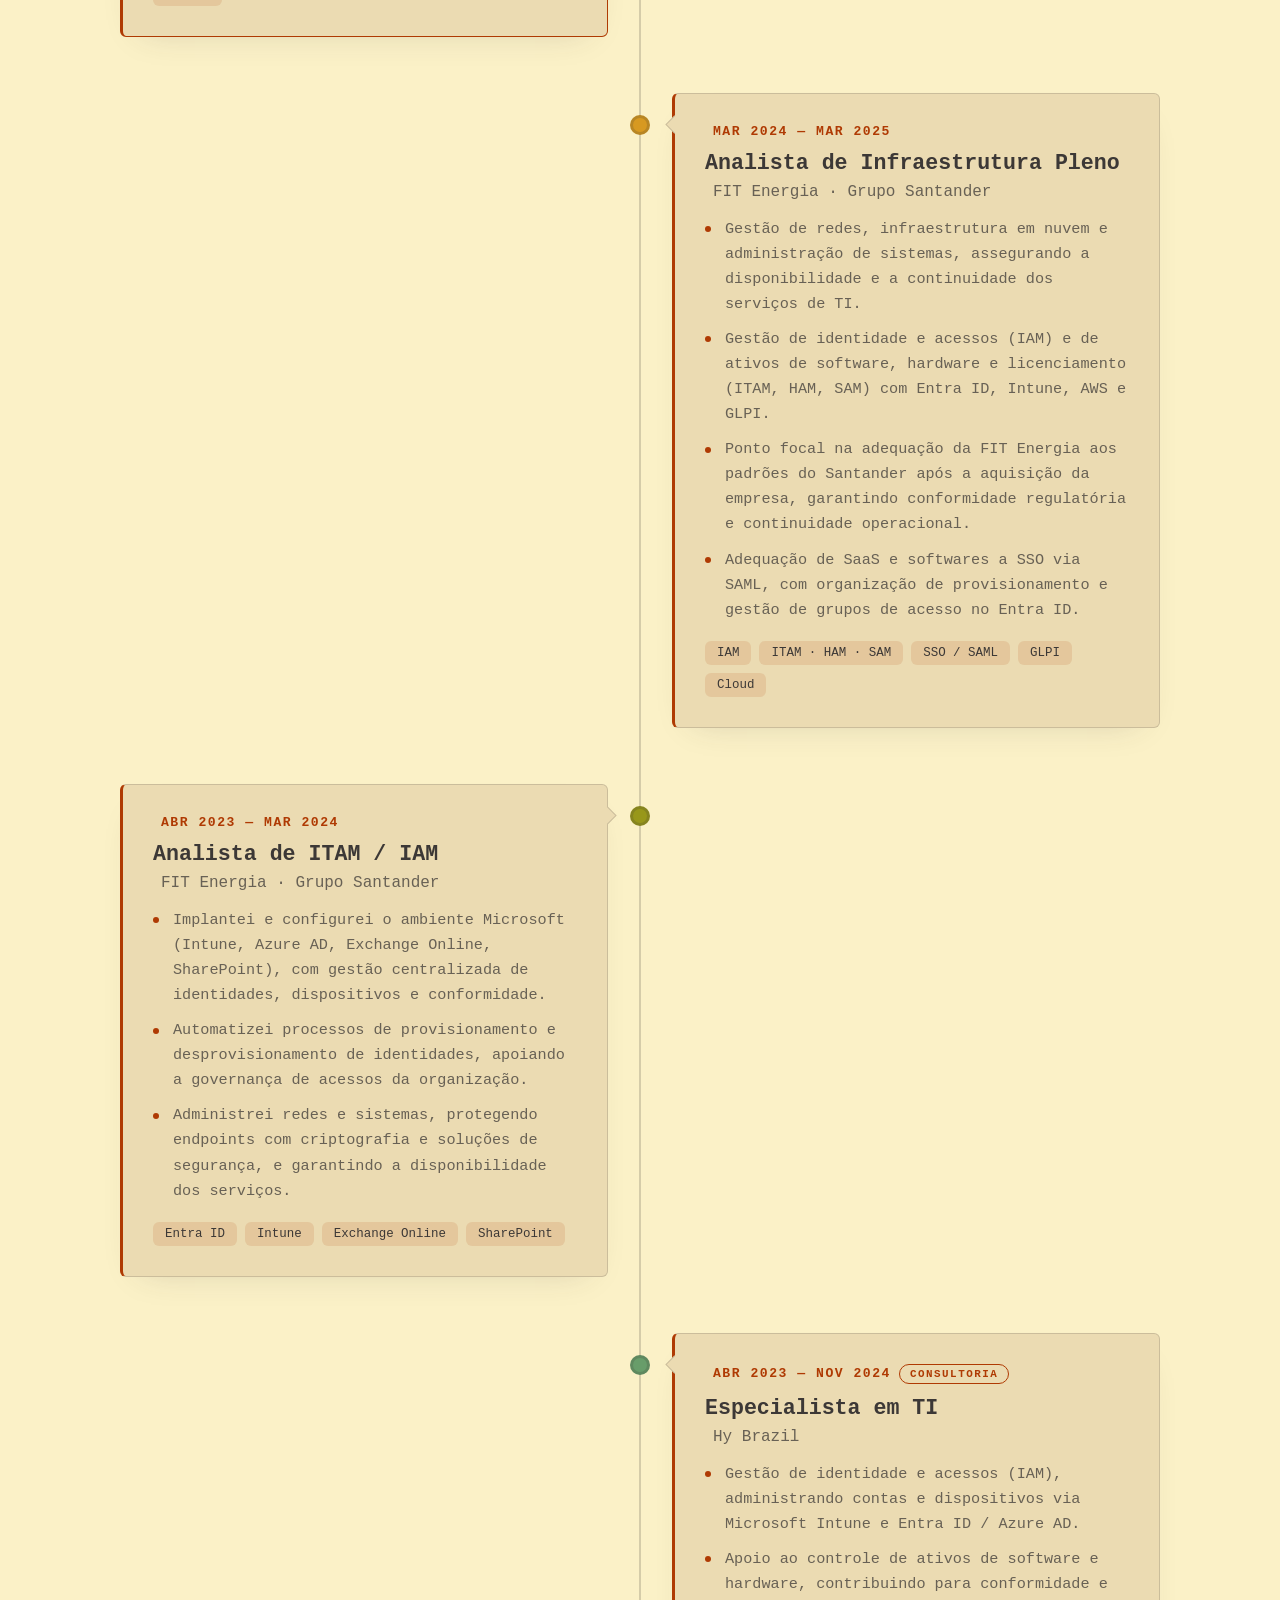
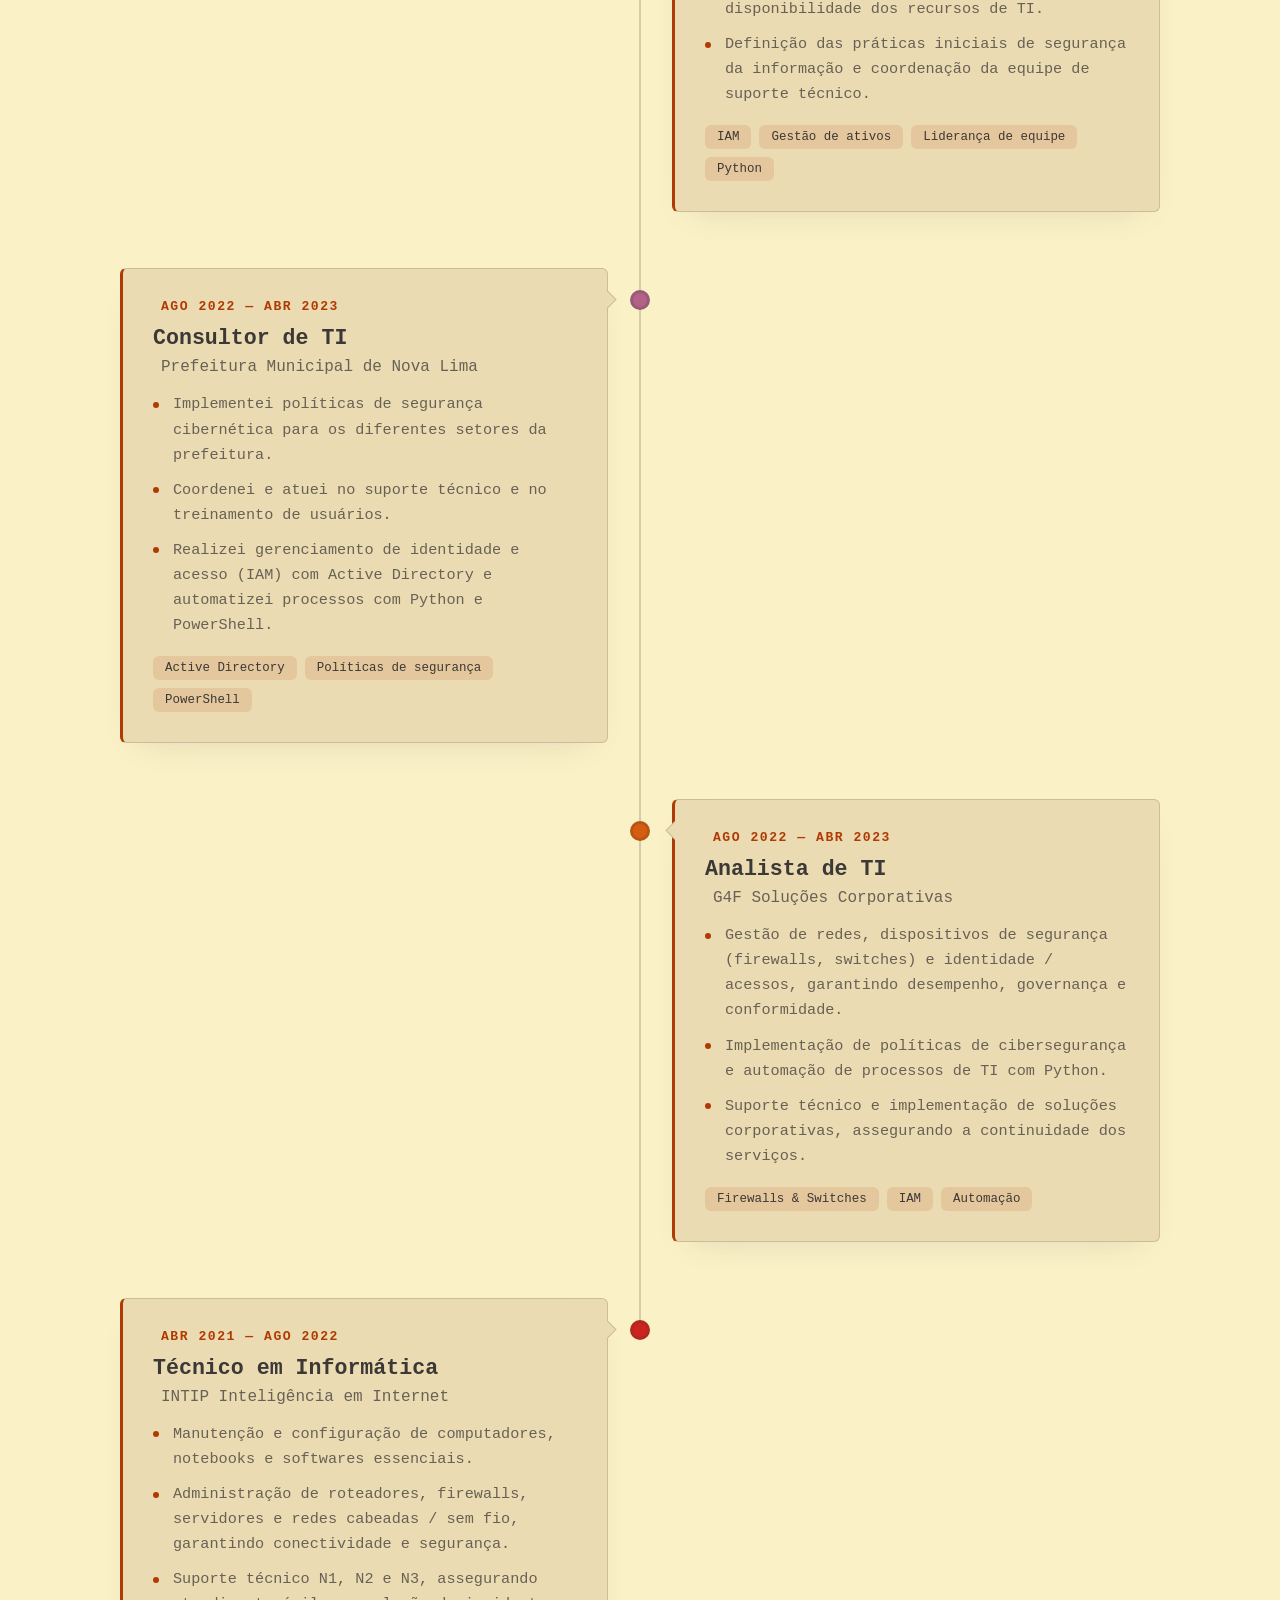
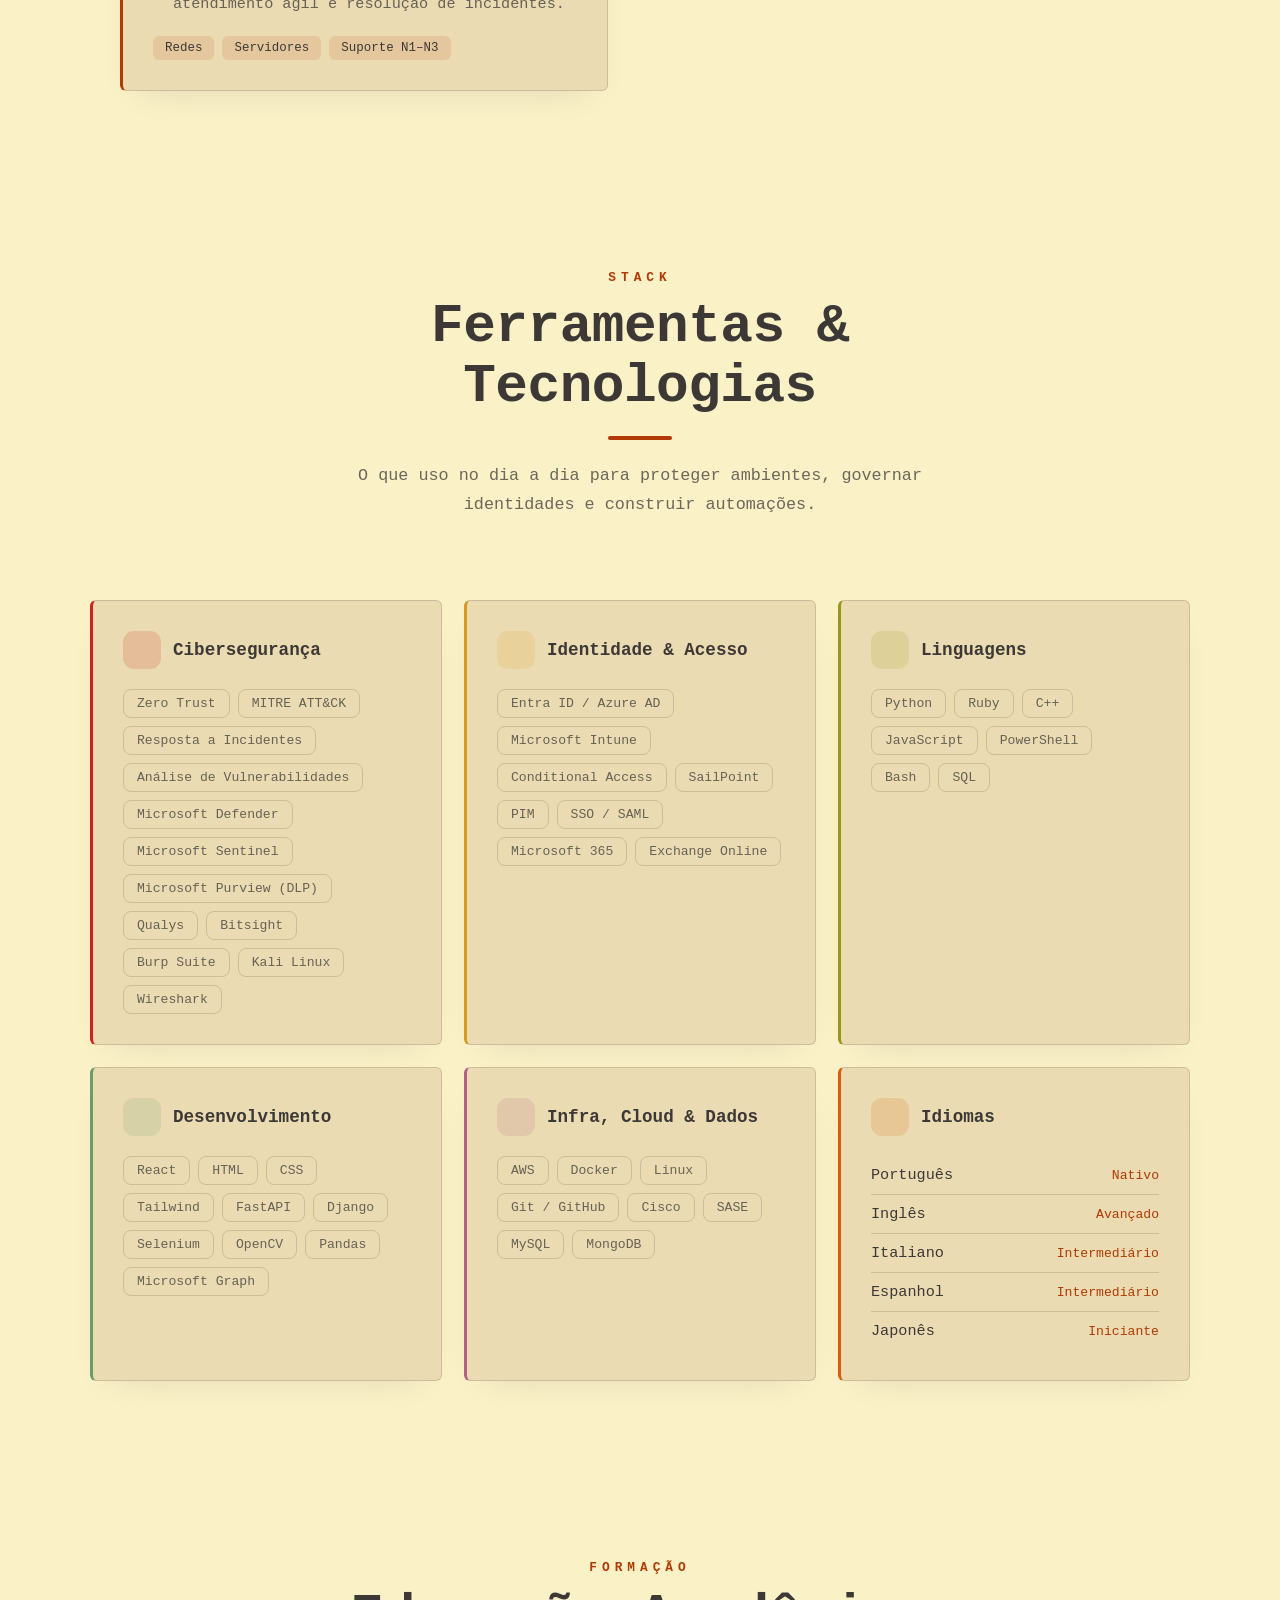
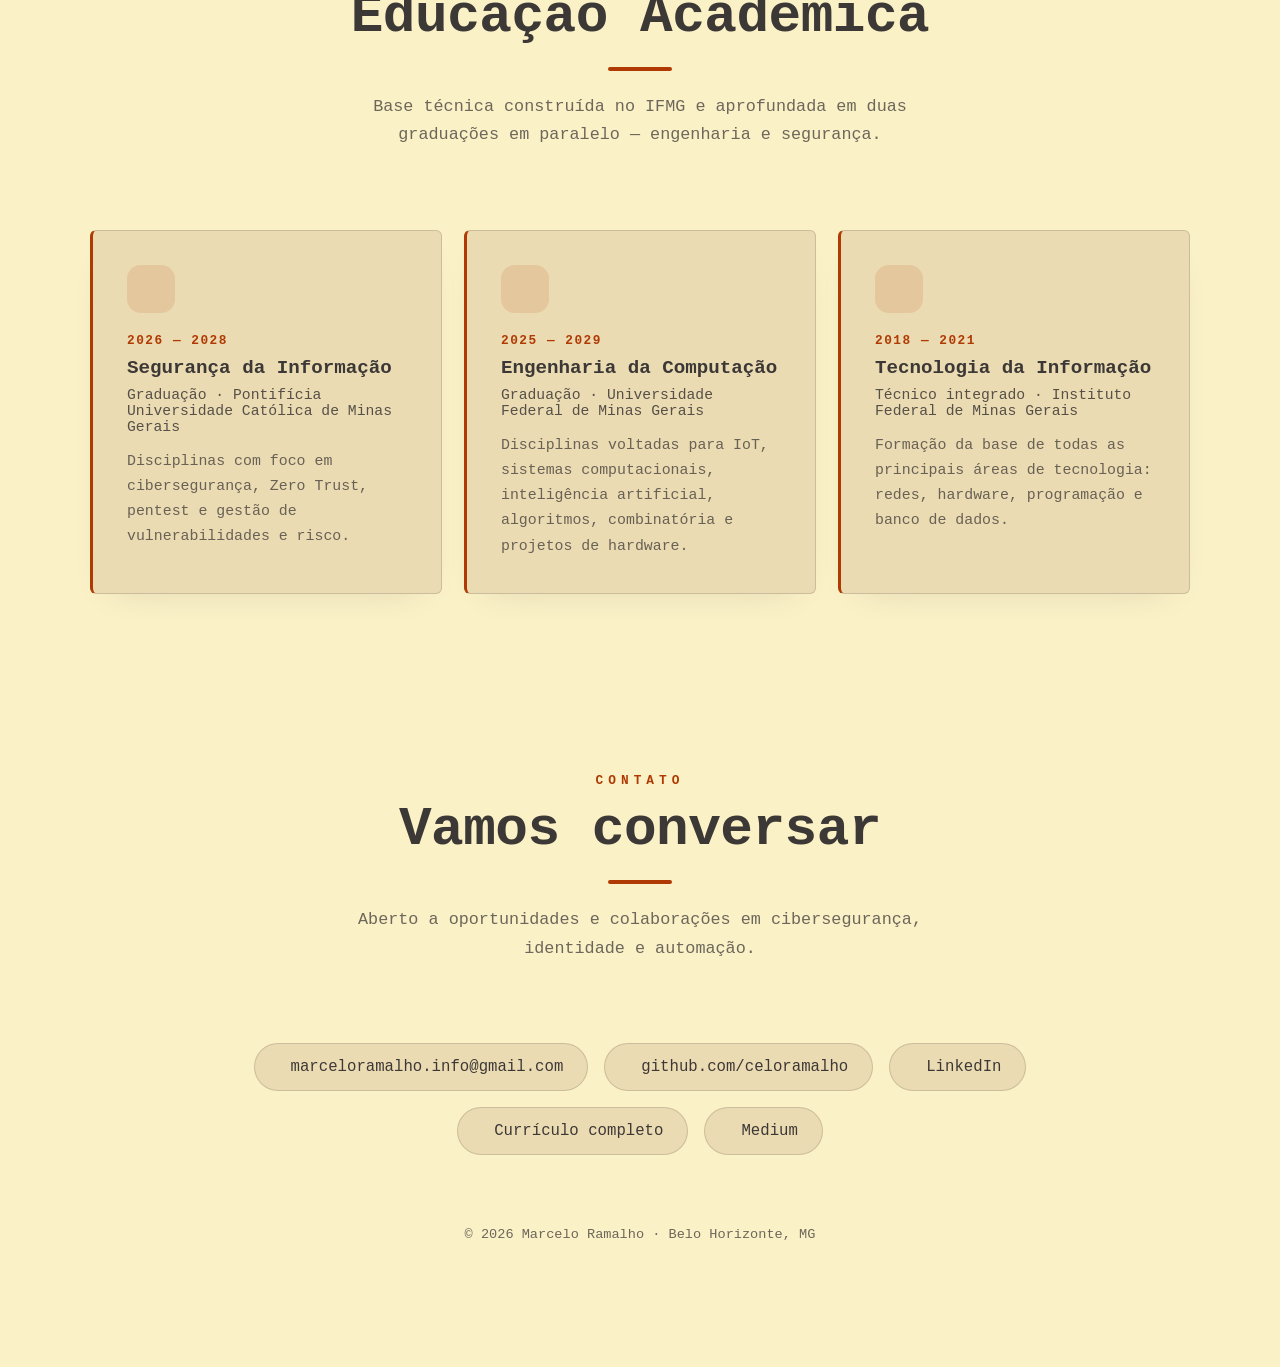
==== commit a5af8821: "Resolvendo espaço antes da virgula" ====
--- a/index.html
+++ b/index.html
@@ -161,7 +161,7 @@
 						<div class="text-block-home-padding">
 							<div class="biografia-home">
 								<p class="text-quemsoueu">Analista de Cibersegurança</p>
-								<p class="text-biografia fonte-padrao-p">Atuo na FIT Energia, empresa do grupo Santander,
+								<p class="text-biografia fonte-padrao-p">Atuo na FIT Energia, empresa do grupo Santande,
 									criando e implementando políticas de segurança baseadas em Zero Trust, de identidade e
 									acesso a pentest, gestão de vulnerabilidades e resposta a incidentes. Realizo autotomações em Python seguindo
 									príncipios de RPA para viabilizar os processos de segurança e IAM.</p>
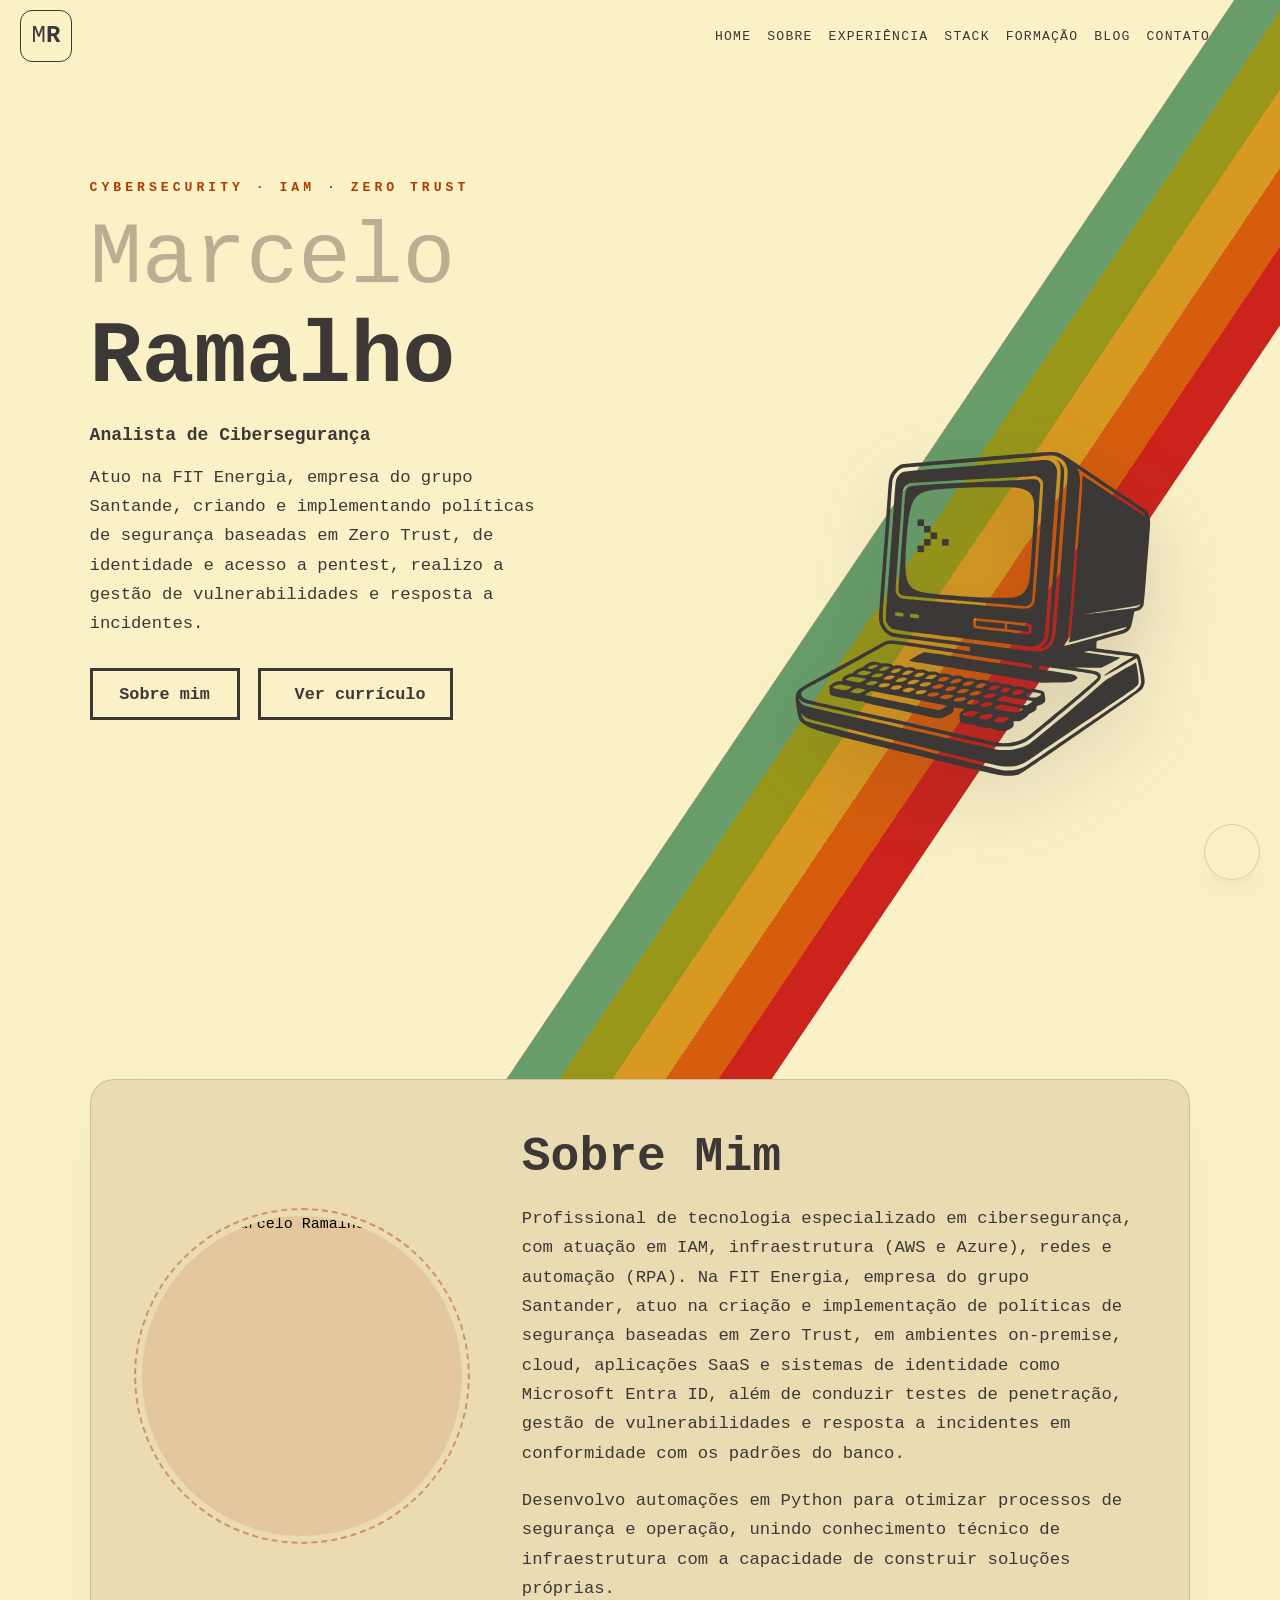
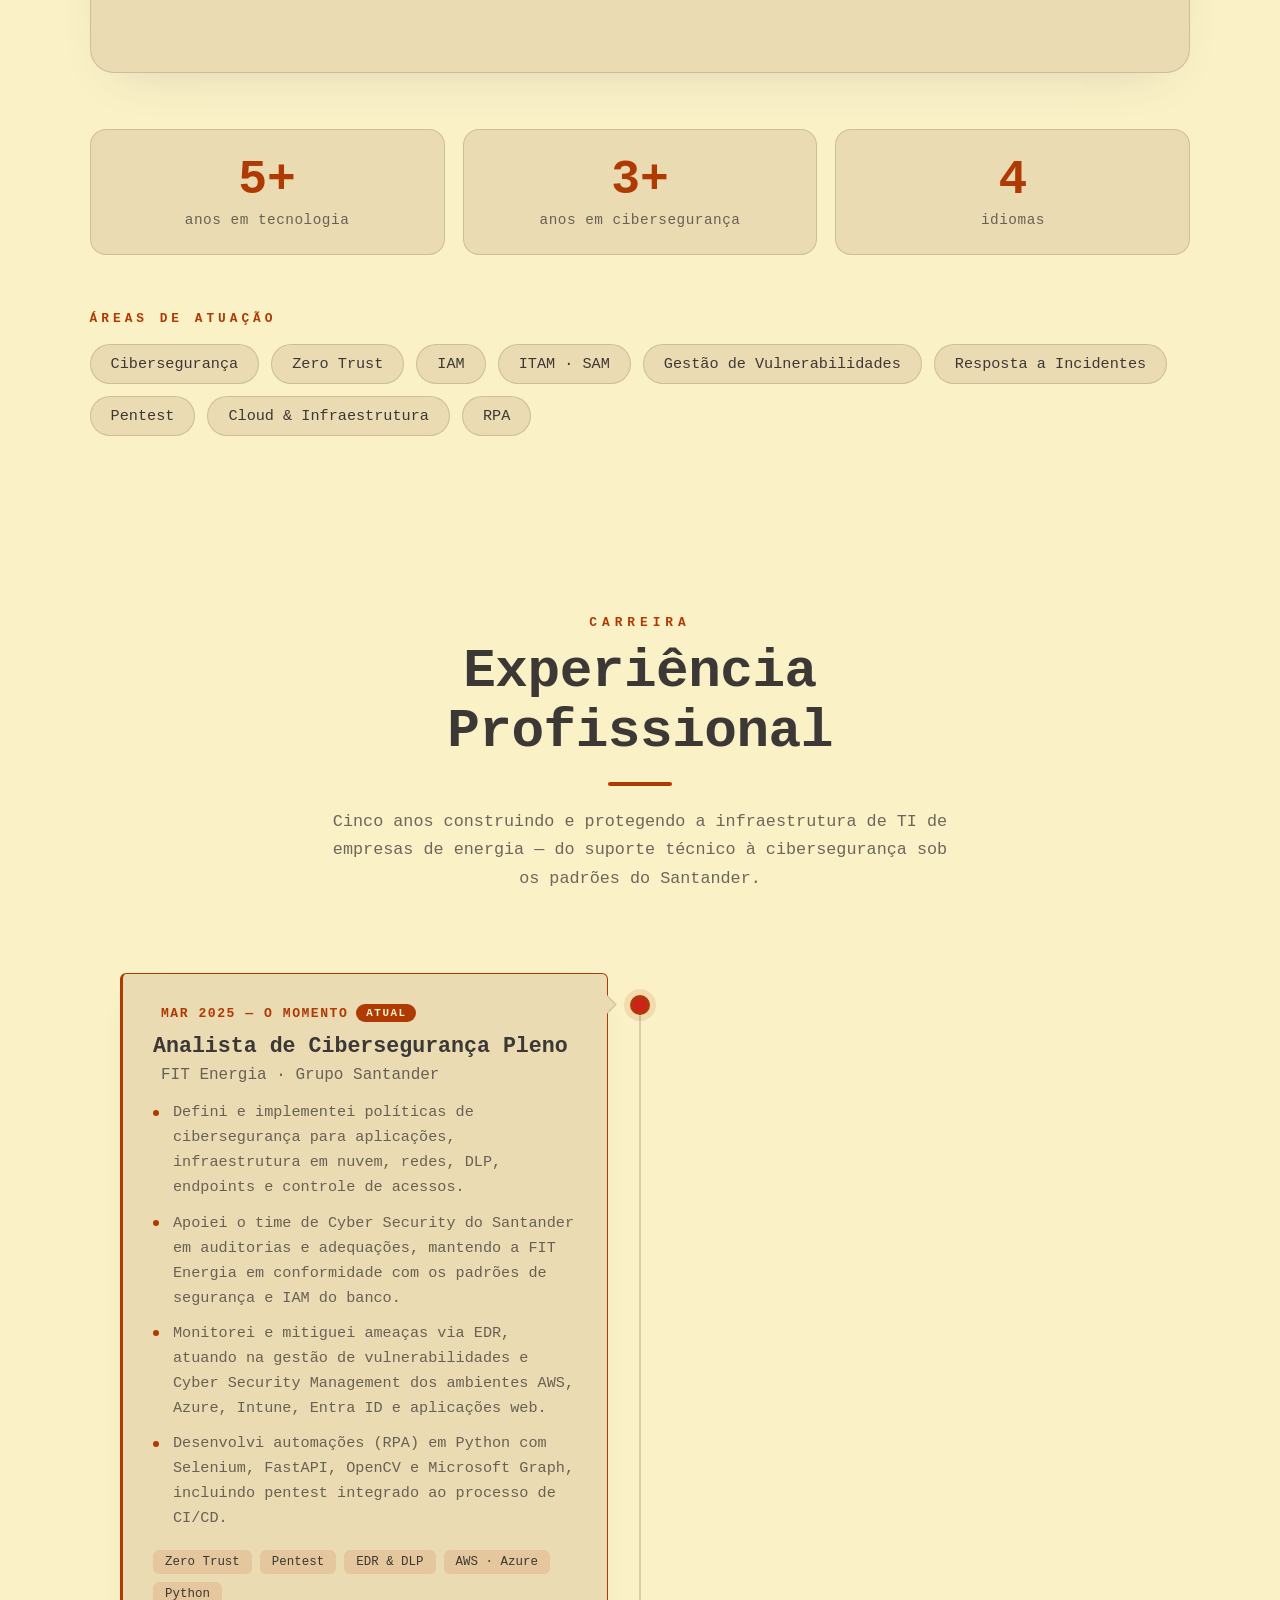
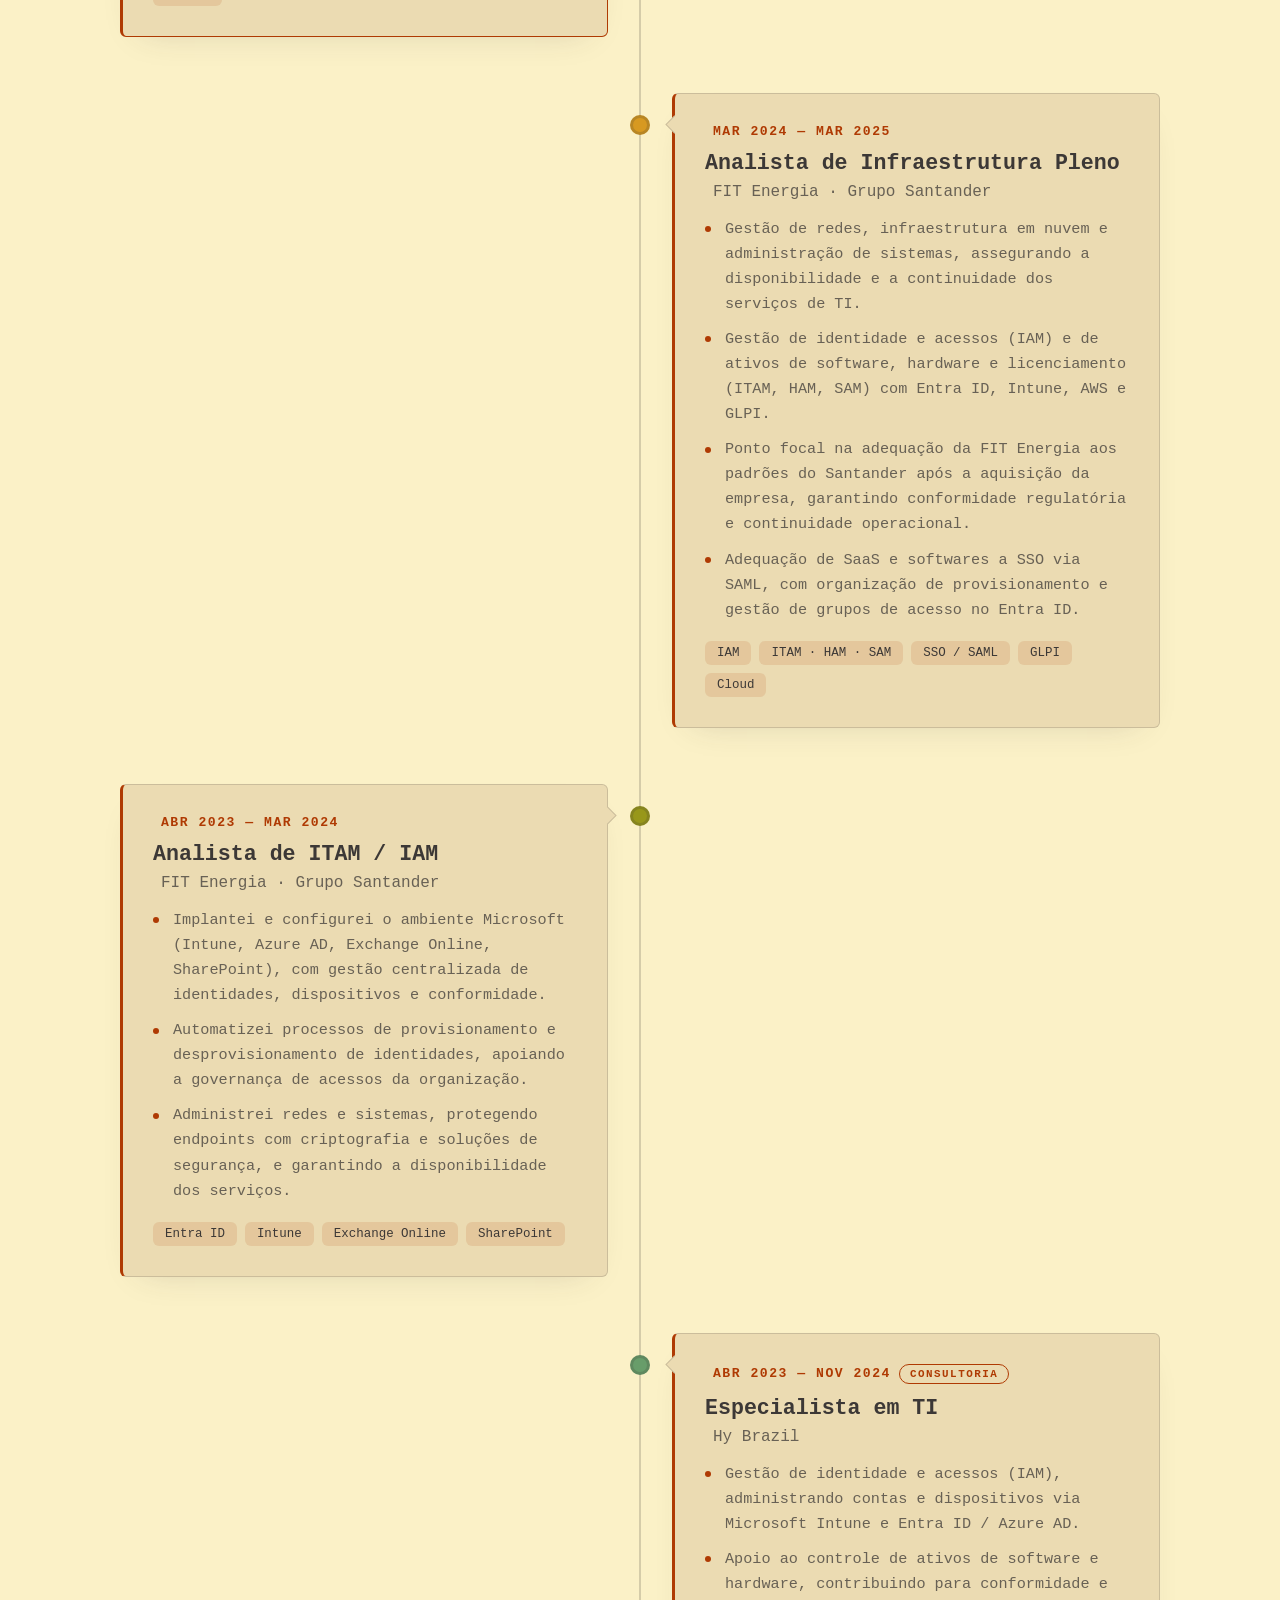
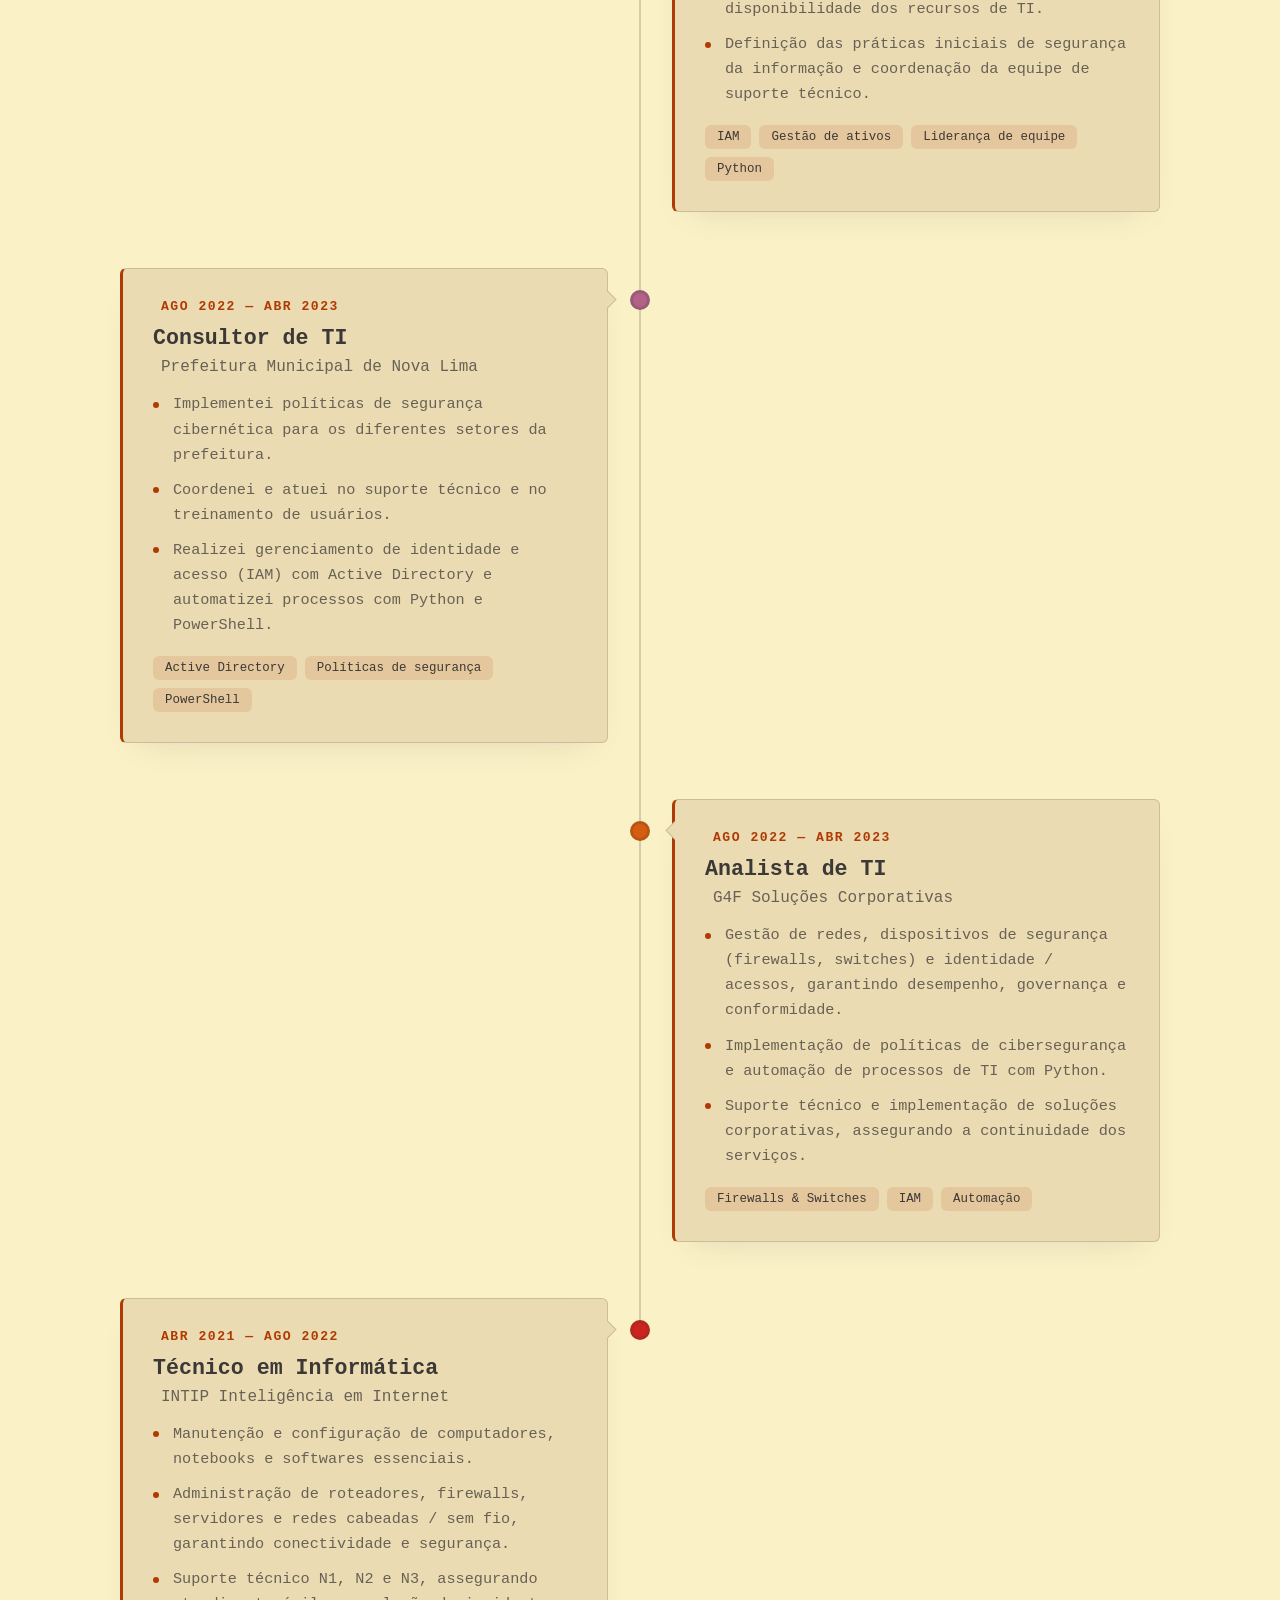
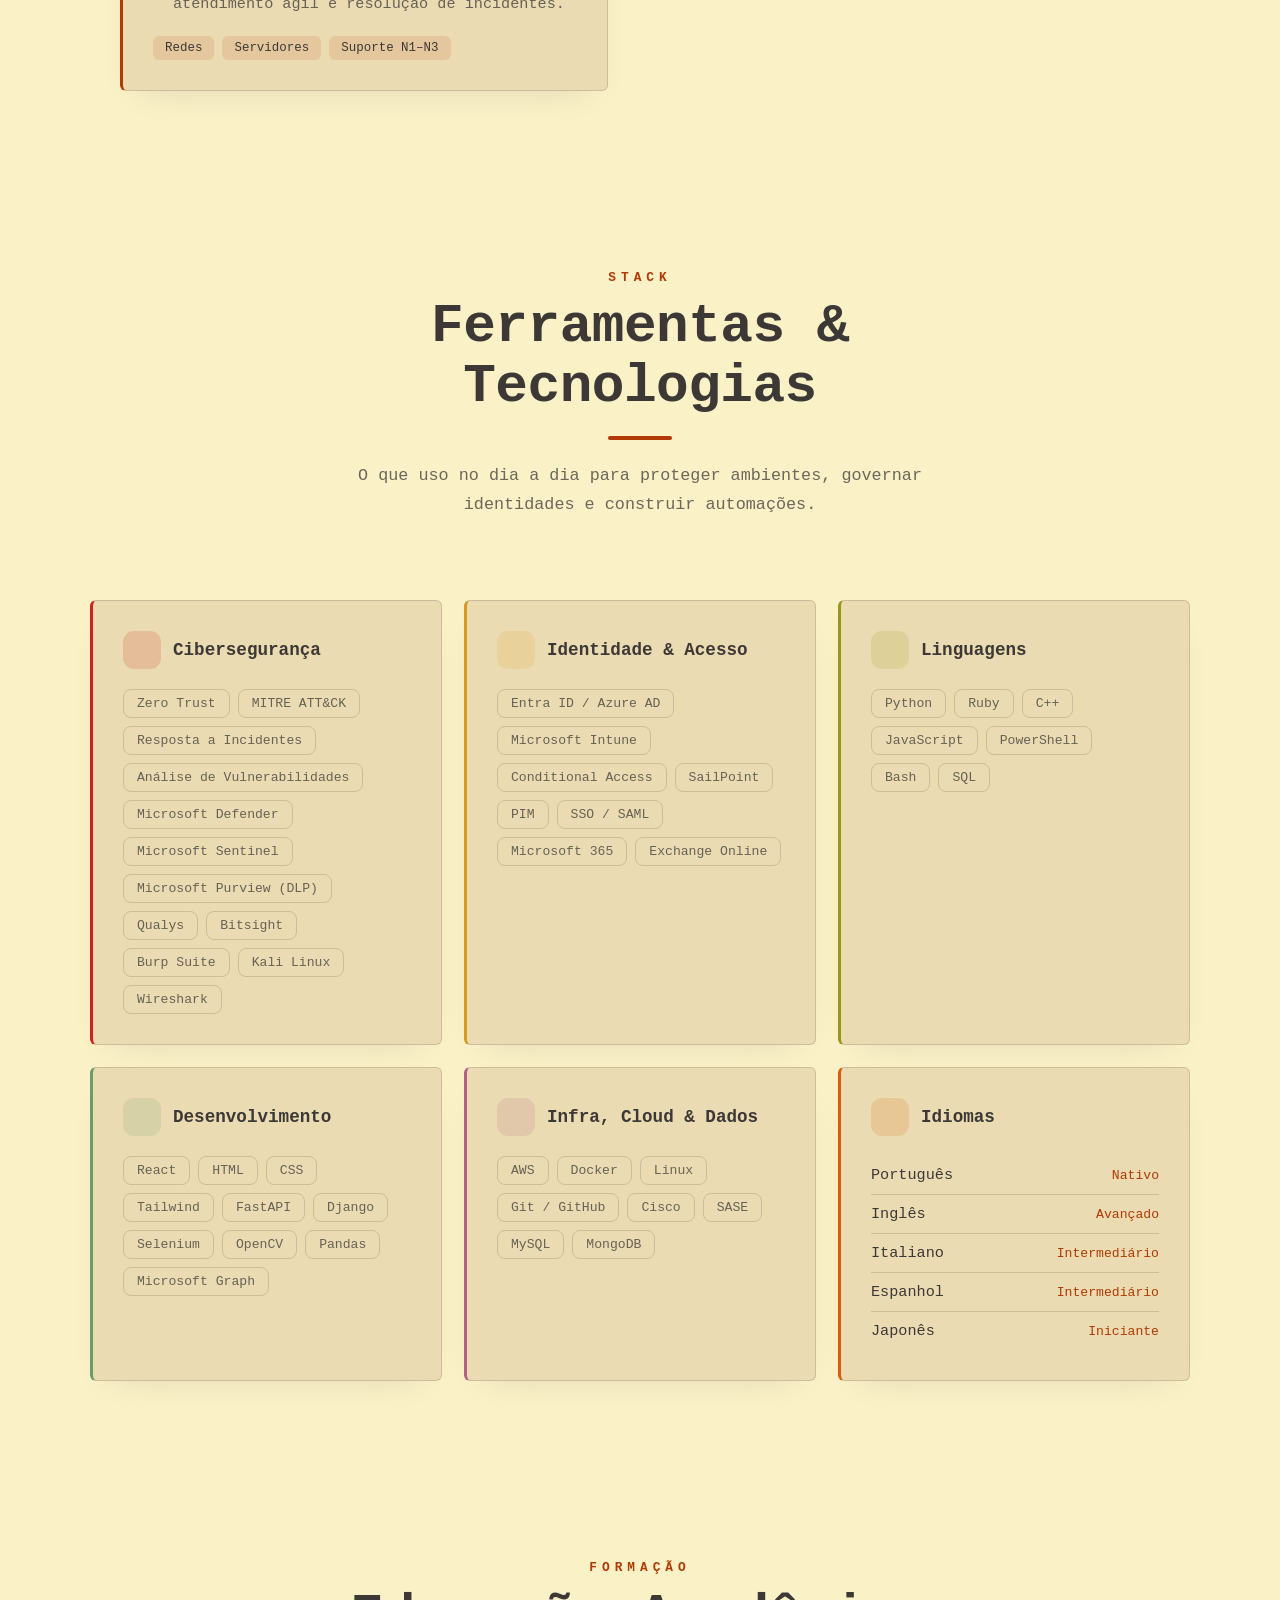
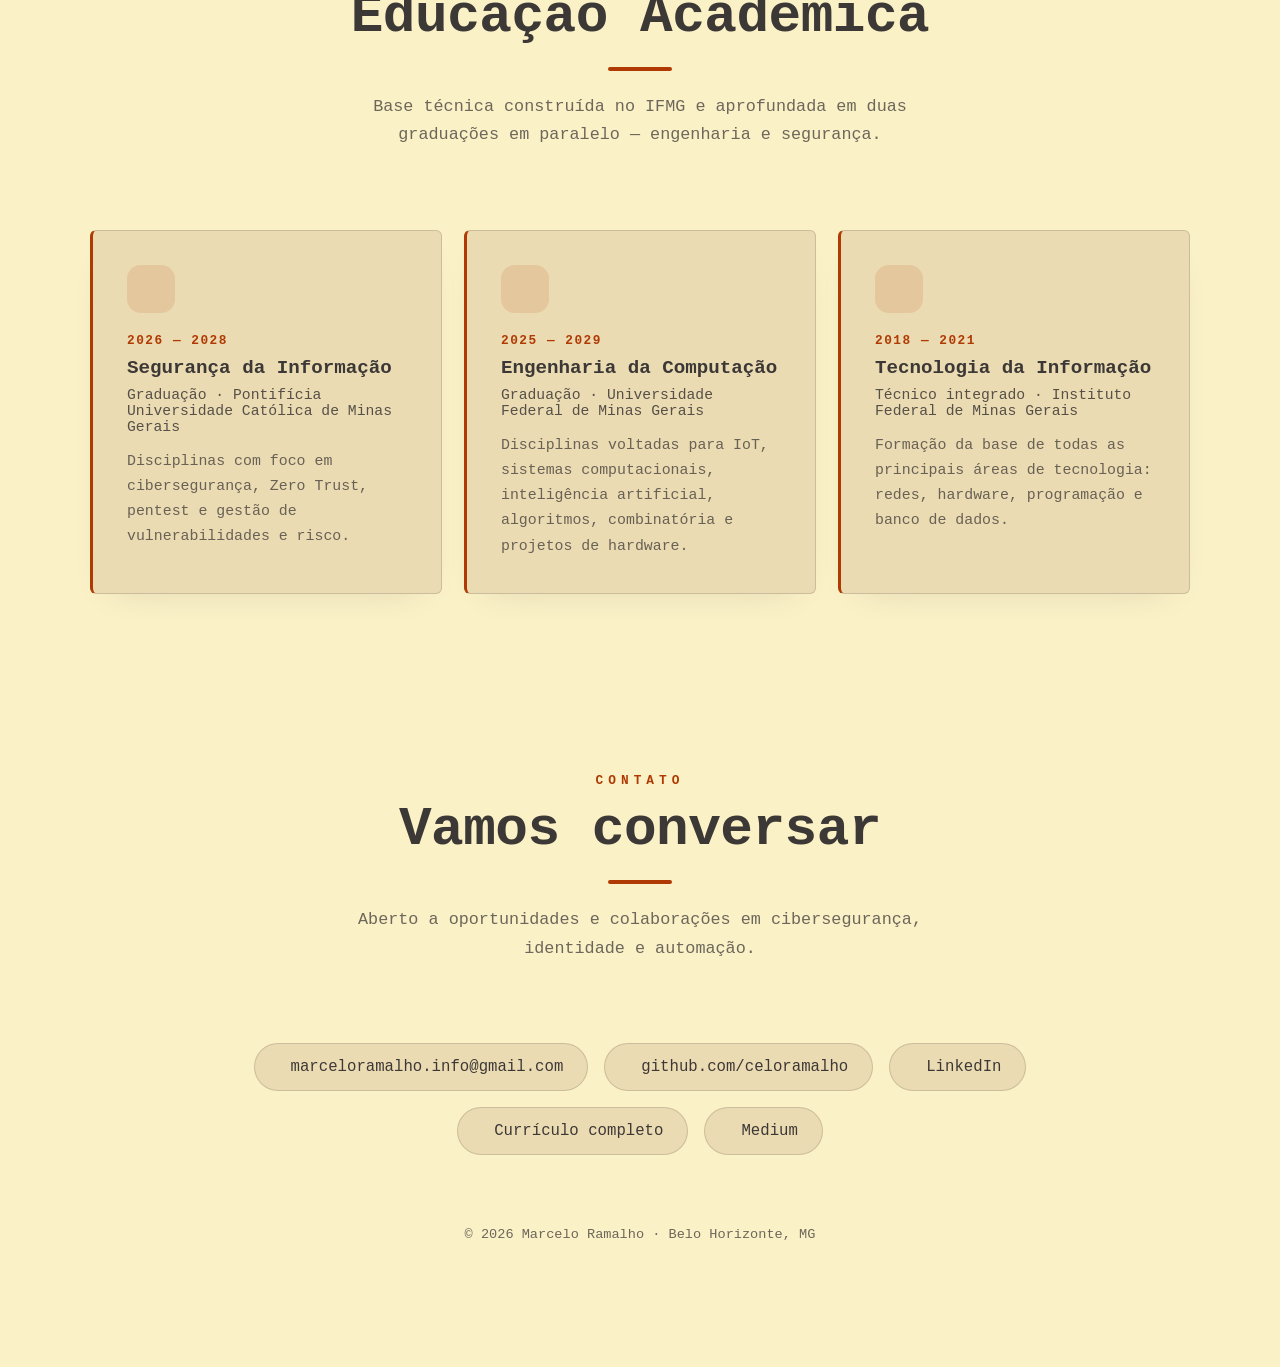
==== commit e59d7da6: "Mudando o texto" ====
--- a/index.html
+++ b/index.html
@@ -163,8 +163,7 @@
 								<p class="text-quemsoueu">Analista de Cibersegurança</p>
 								<p class="text-biografia fonte-padrao-p">Atuo na FIT Energia, empresa do grupo Santande,
 									criando e implementando políticas de segurança baseadas em Zero Trust, de identidade e
-									acesso a pentest, gestão de vulnerabilidades e resposta a incidentes. Realizo autotomações em Python seguindo
-									príncipios de RPA para viabilizar os processos de segurança e IAM.</p>
+									acesso a pentest, realizo a gestão de vulnerabilidades e resposta a incidentes.</p>
 							</div>
 
 							<div class="home--cta">
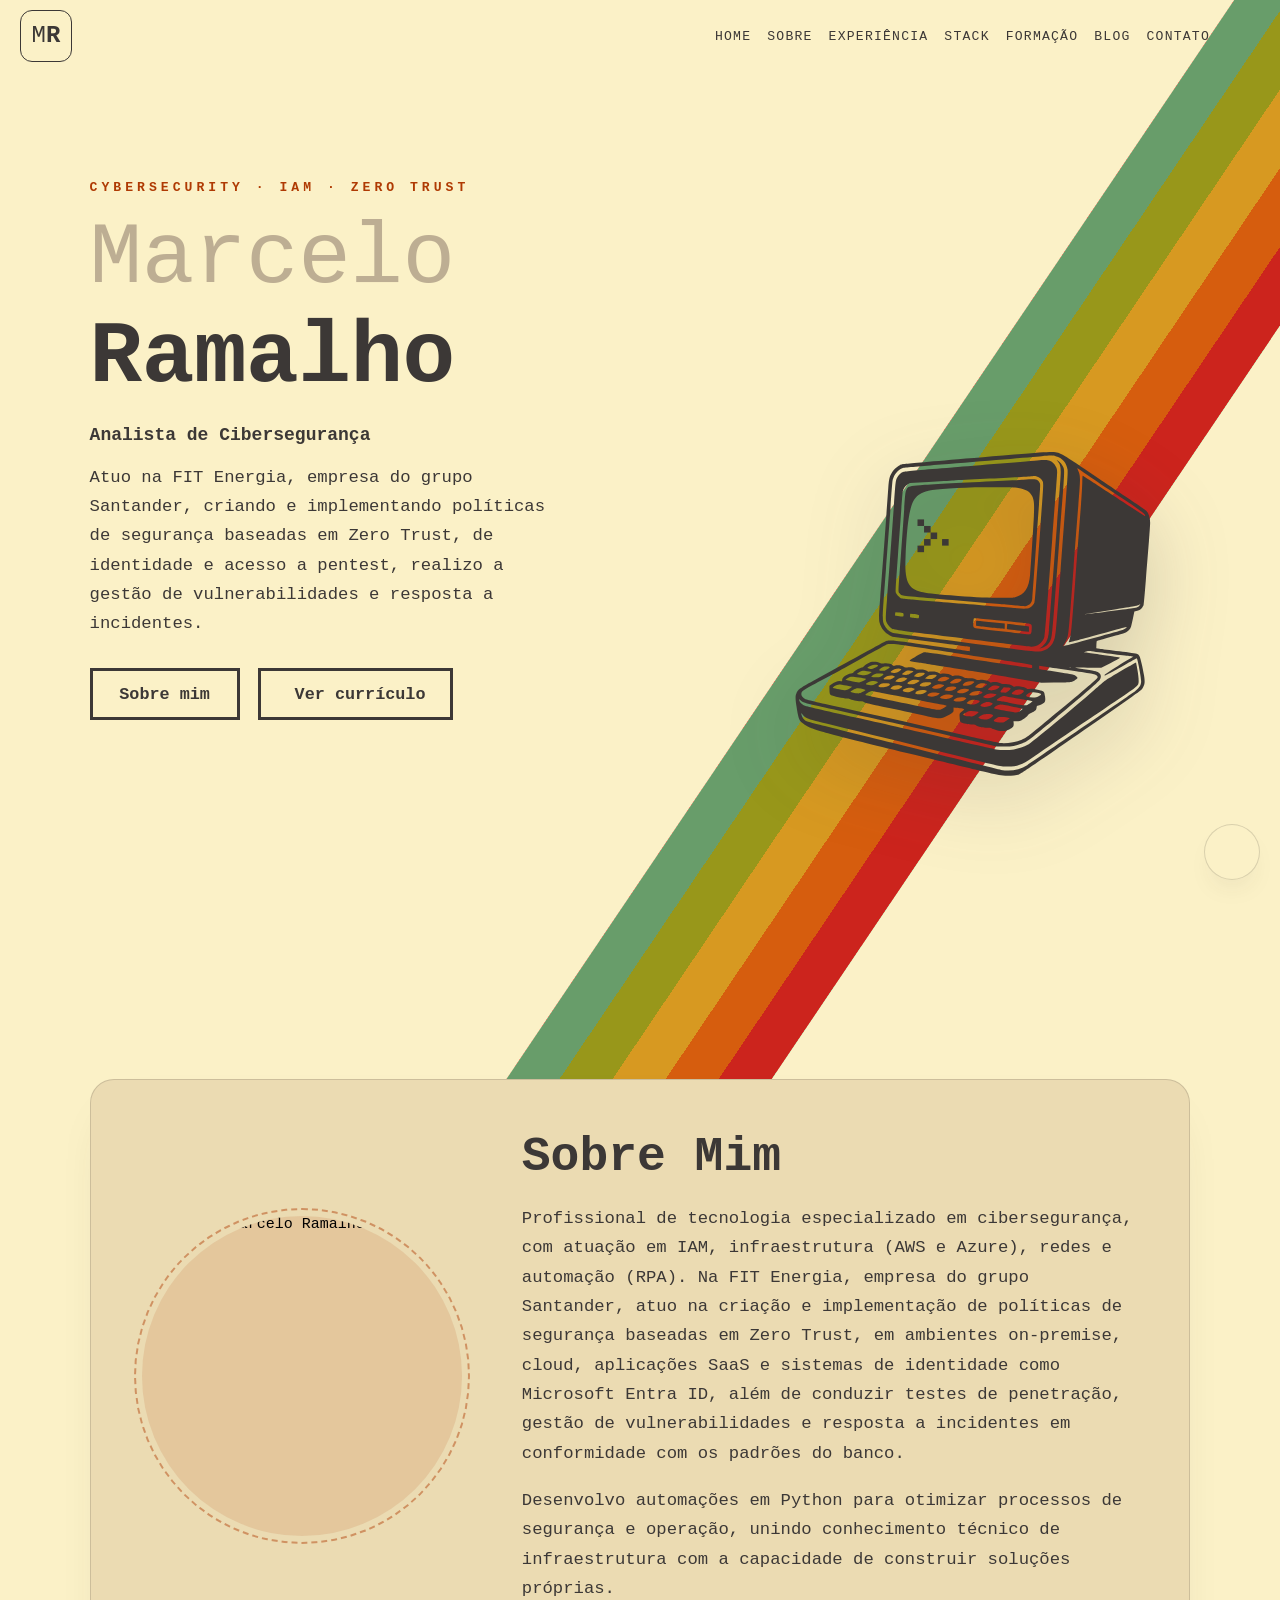
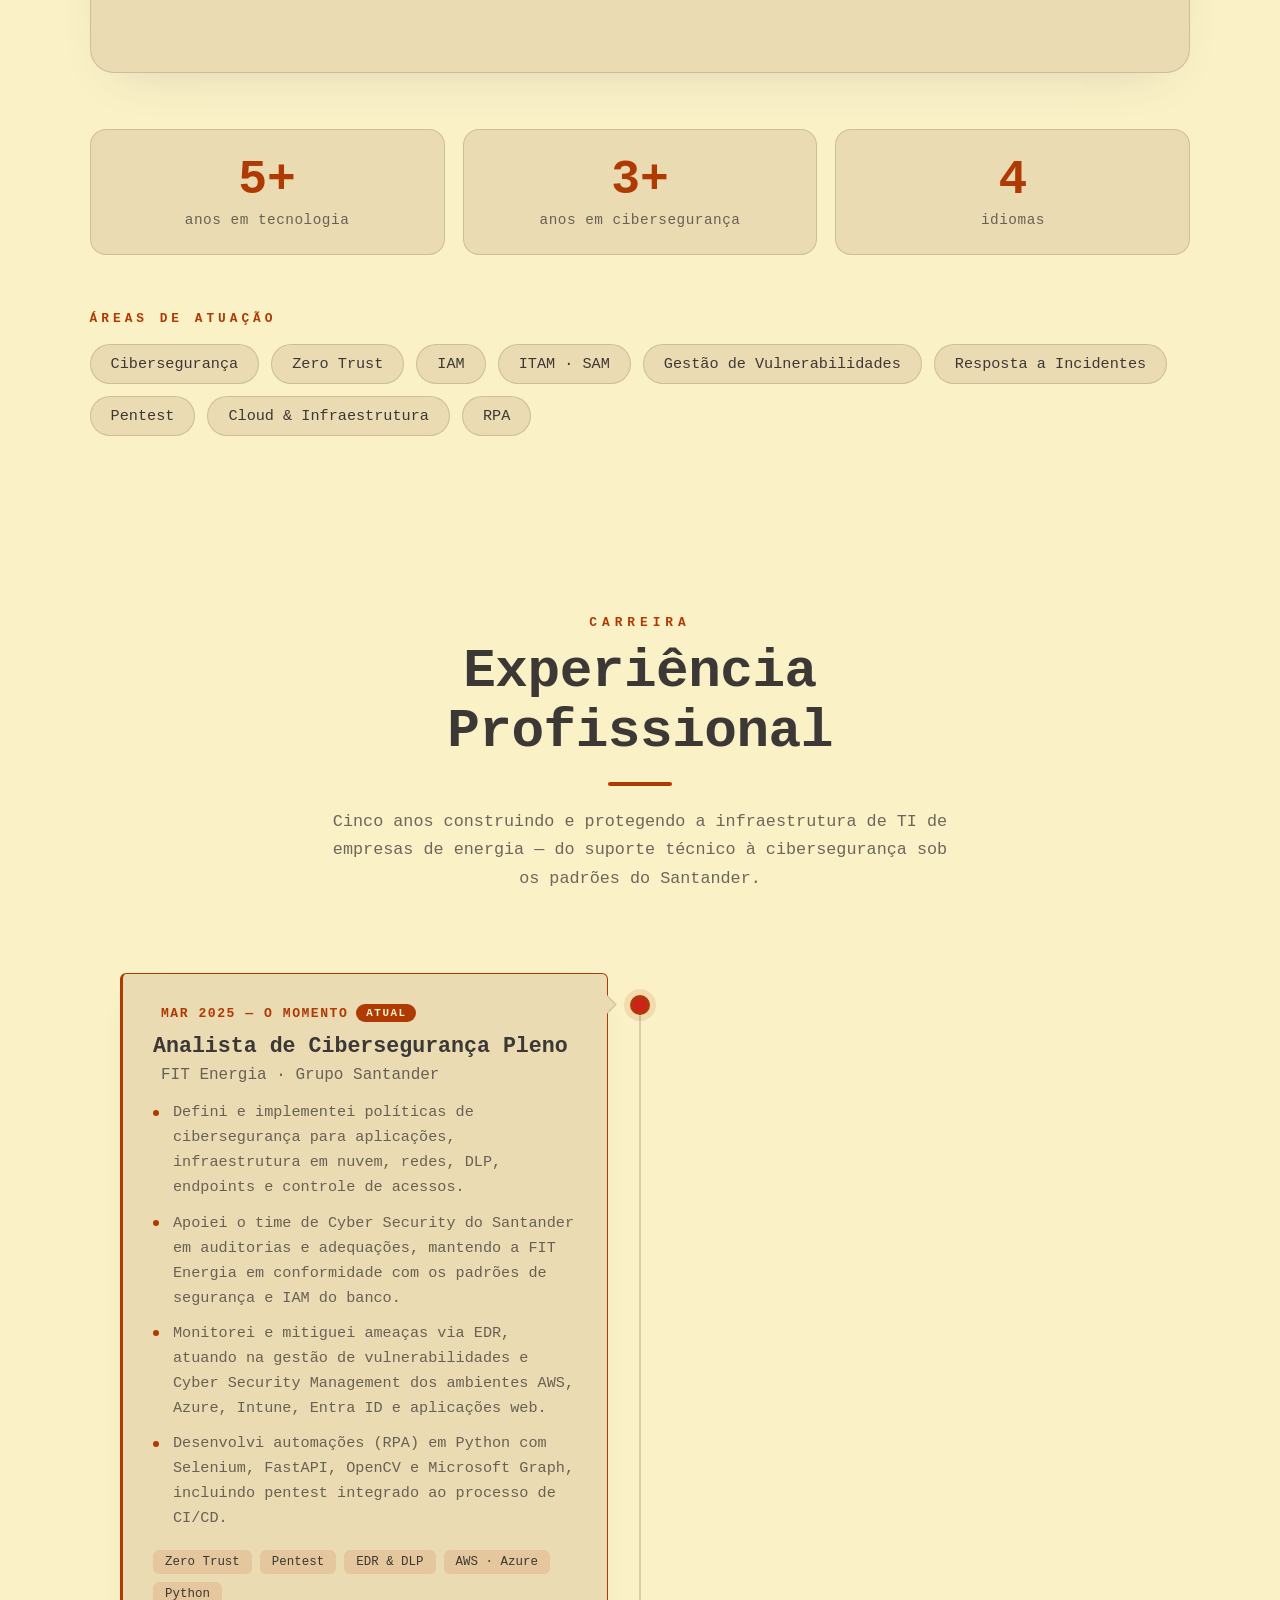
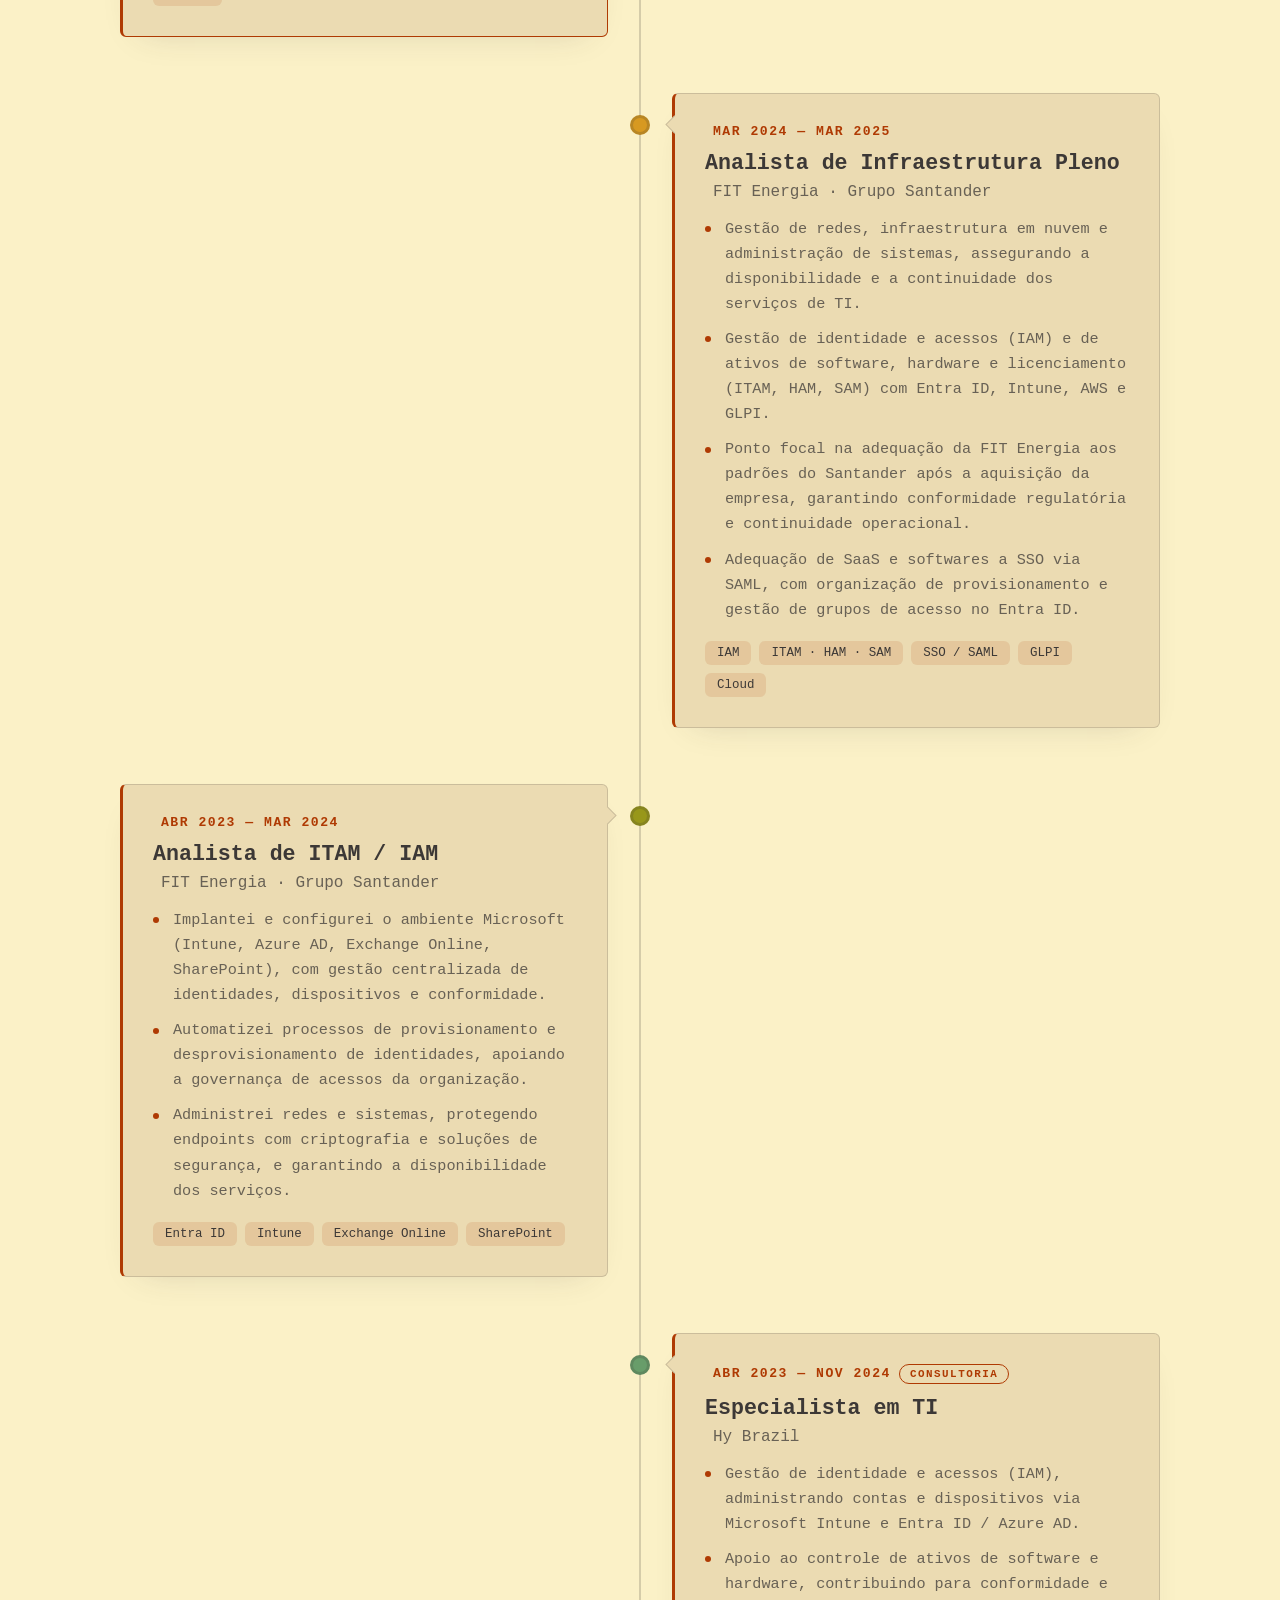
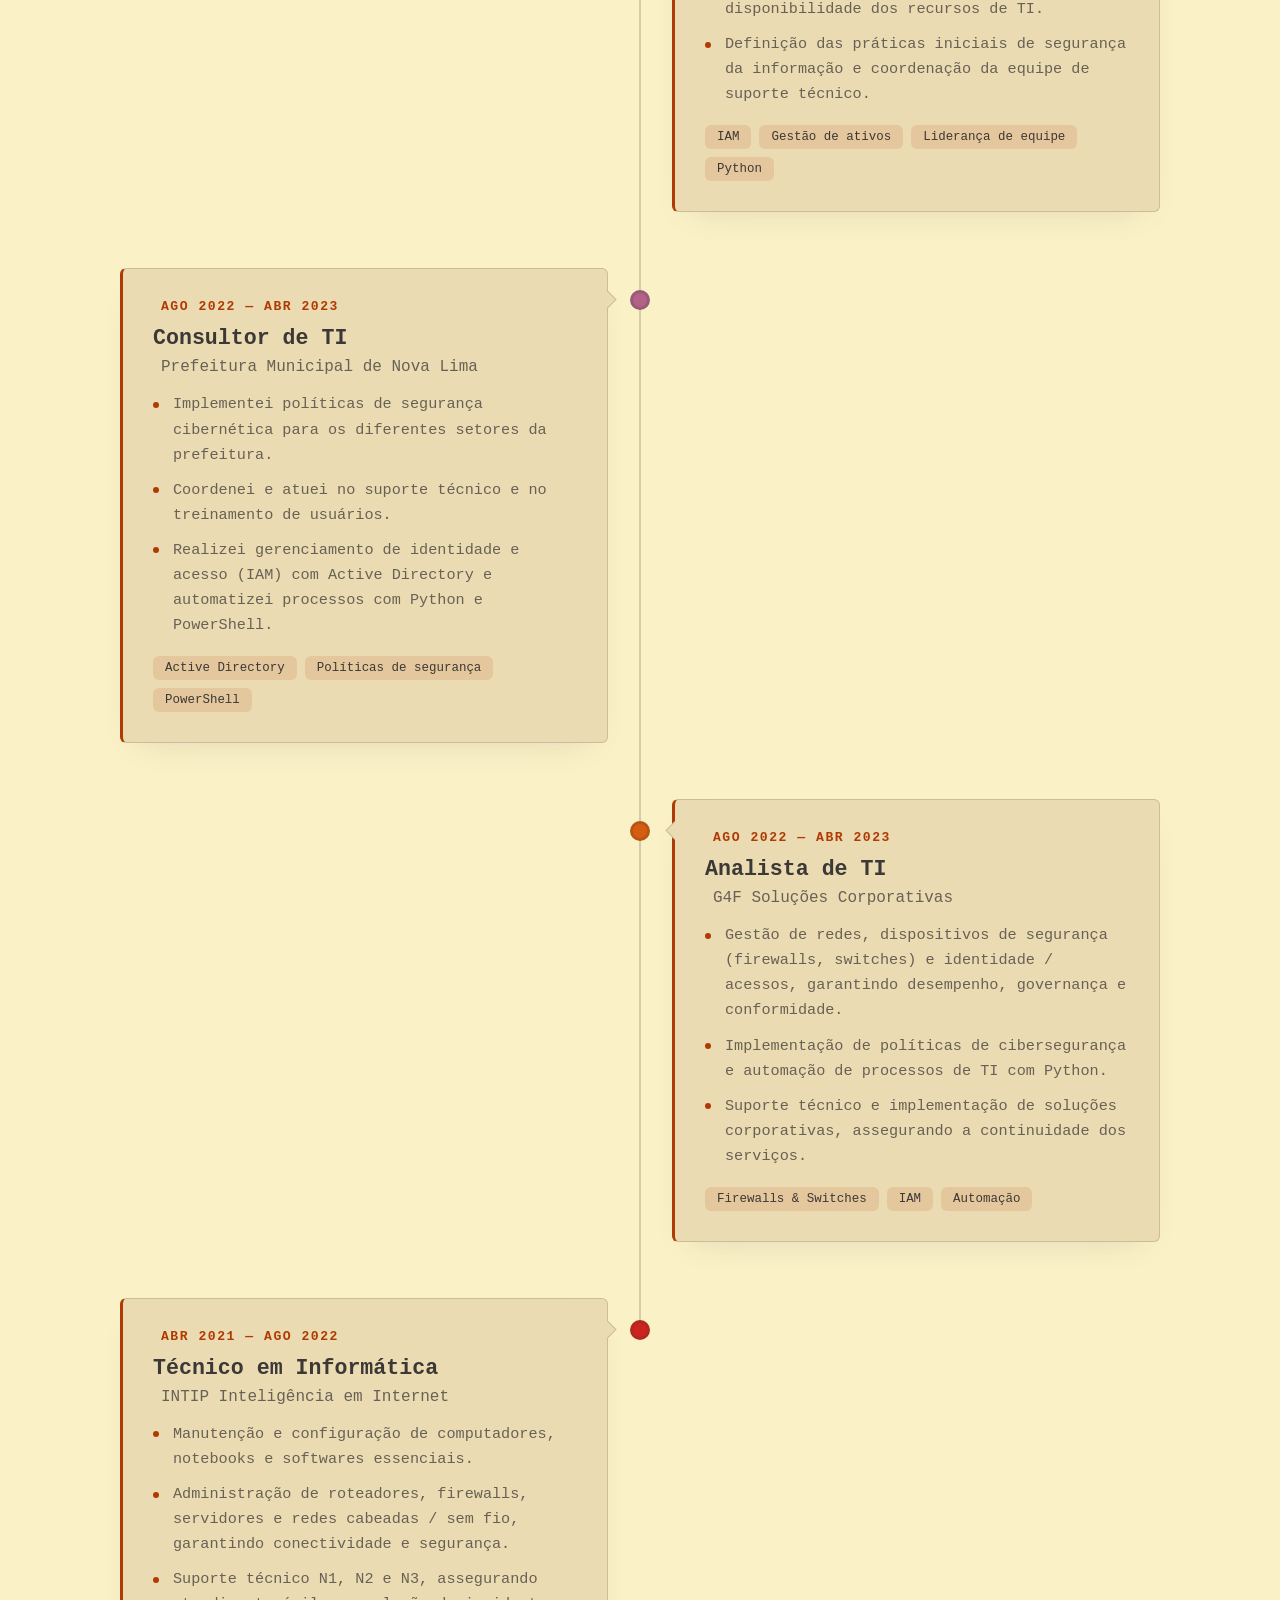
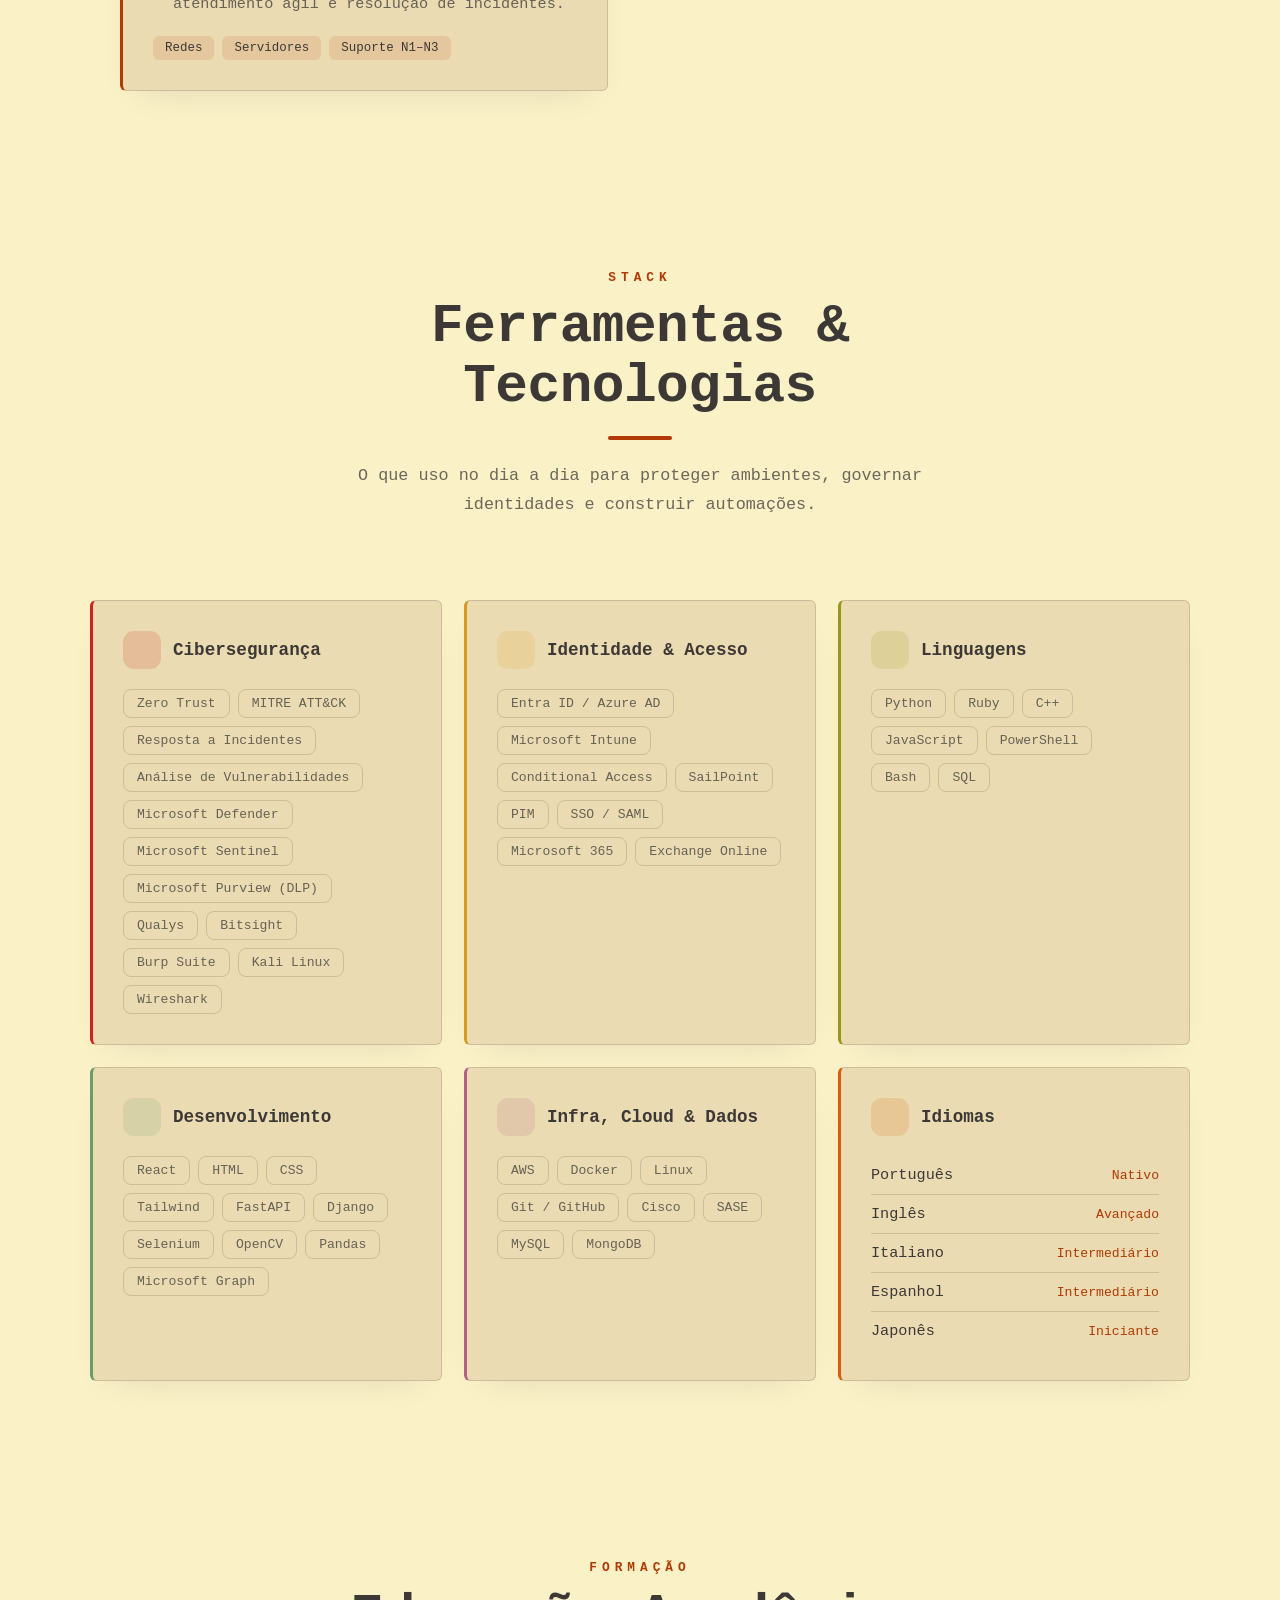
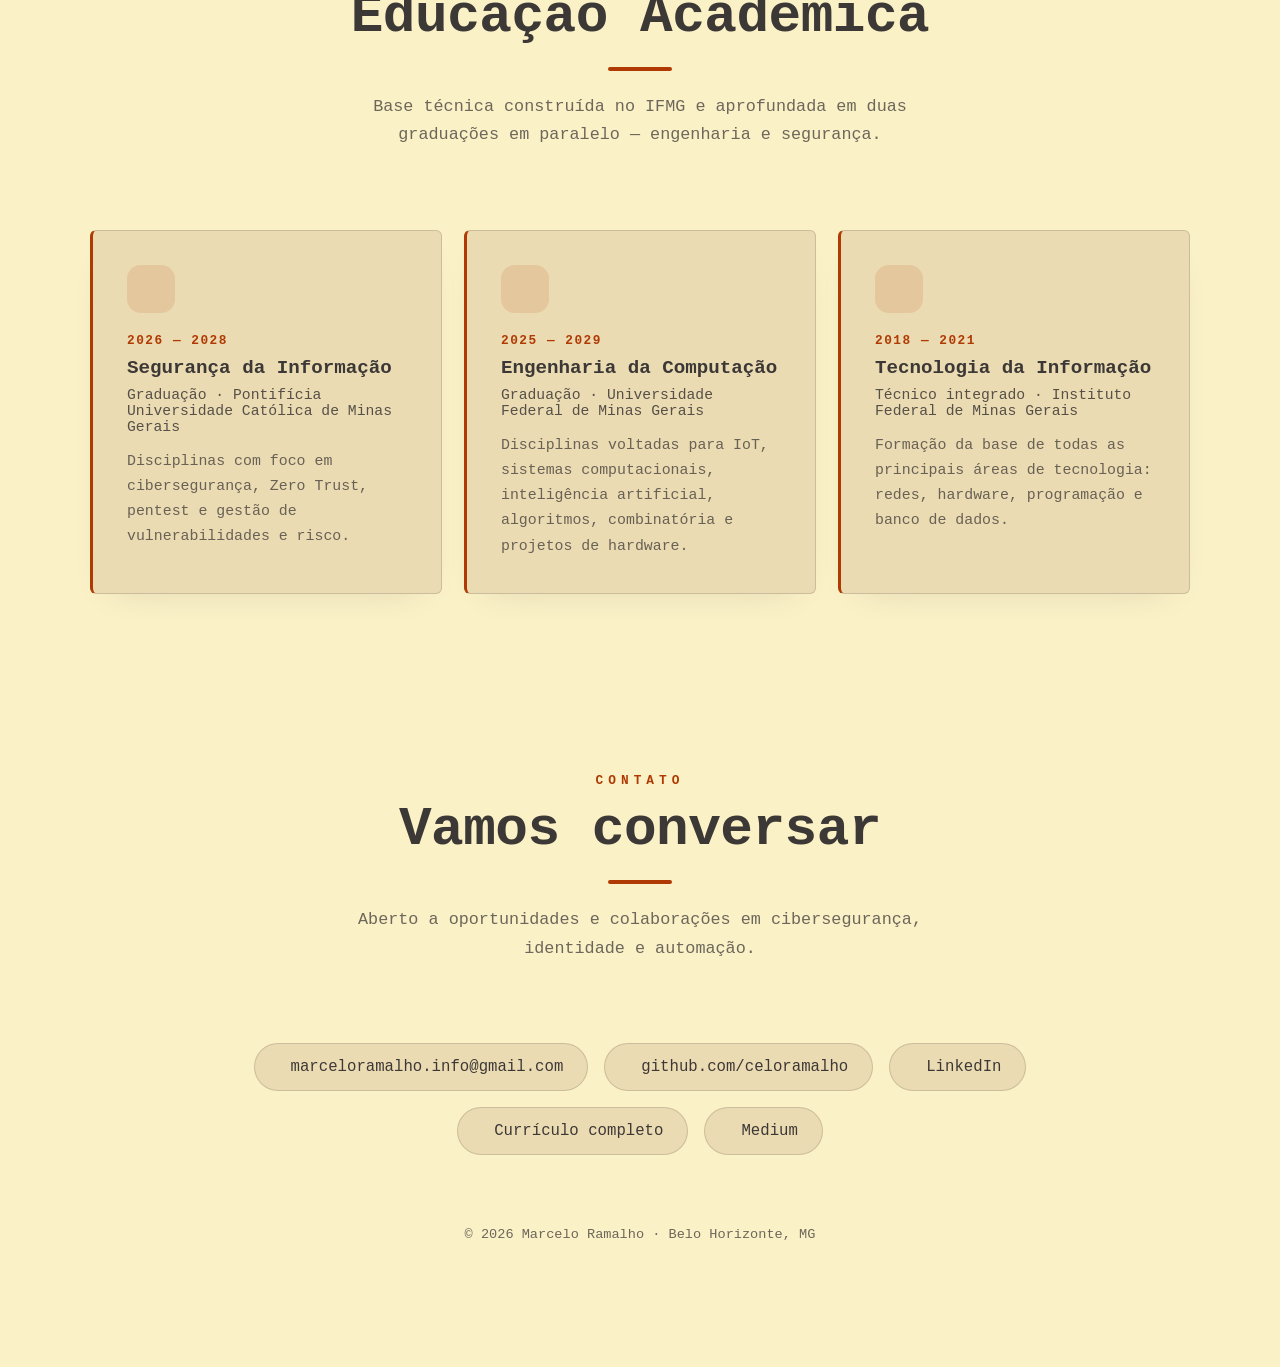
==== commit 8db75336: "Corrigindo palavra Santander" ====
--- a/index.html
+++ b/index.html
@@ -161,7 +161,7 @@
 						<div class="text-block-home-padding">
 							<div class="biografia-home">
 								<p class="text-quemsoueu">Analista de Cibersegurança</p>
-								<p class="text-biografia fonte-padrao-p">Atuo na FIT Energia, empresa do grupo Santande,
+								<p class="text-biografia fonte-padrao-p">Atuo na FIT Energia, empresa do grupo Santander,
 									criando e implementando políticas de segurança baseadas em Zero Trust, de identidade e
 									acesso a pentest, realizo a gestão de vulnerabilidades e resposta a incidentes.</p>
 							</div>
